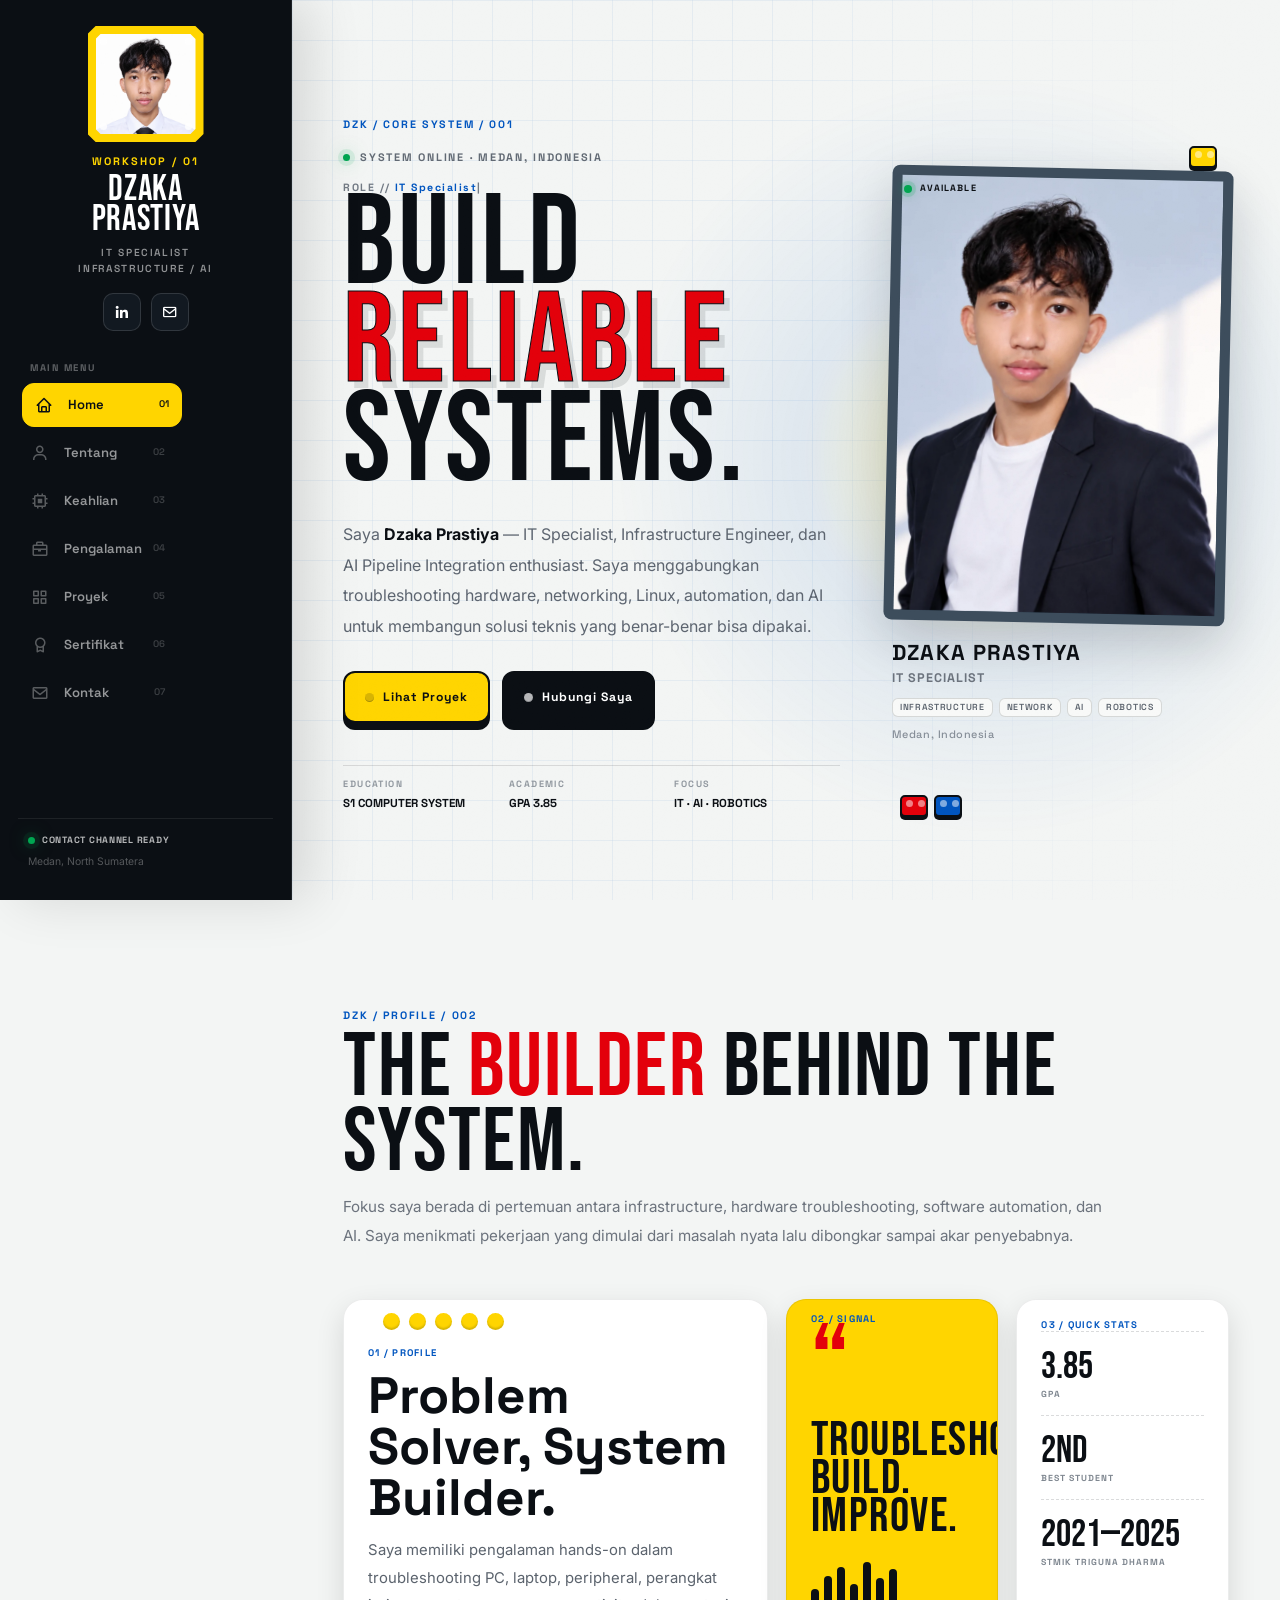
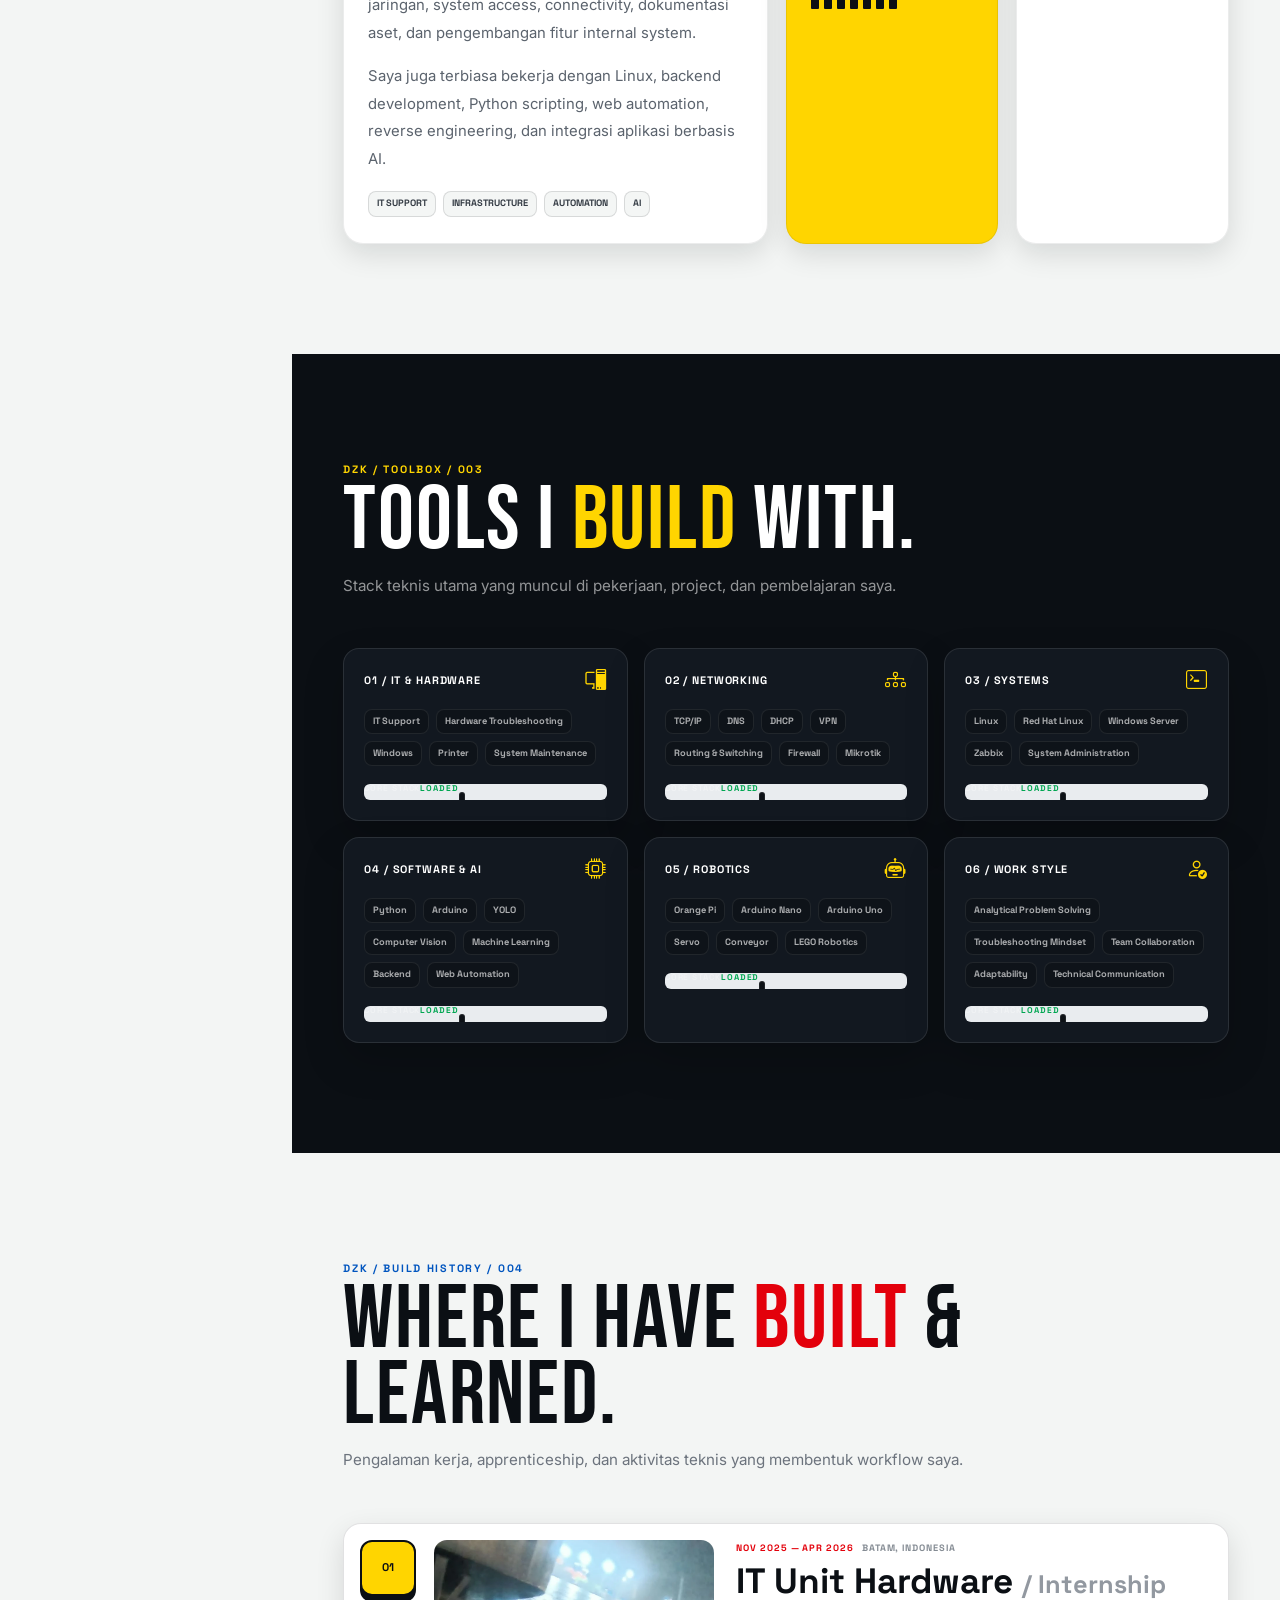
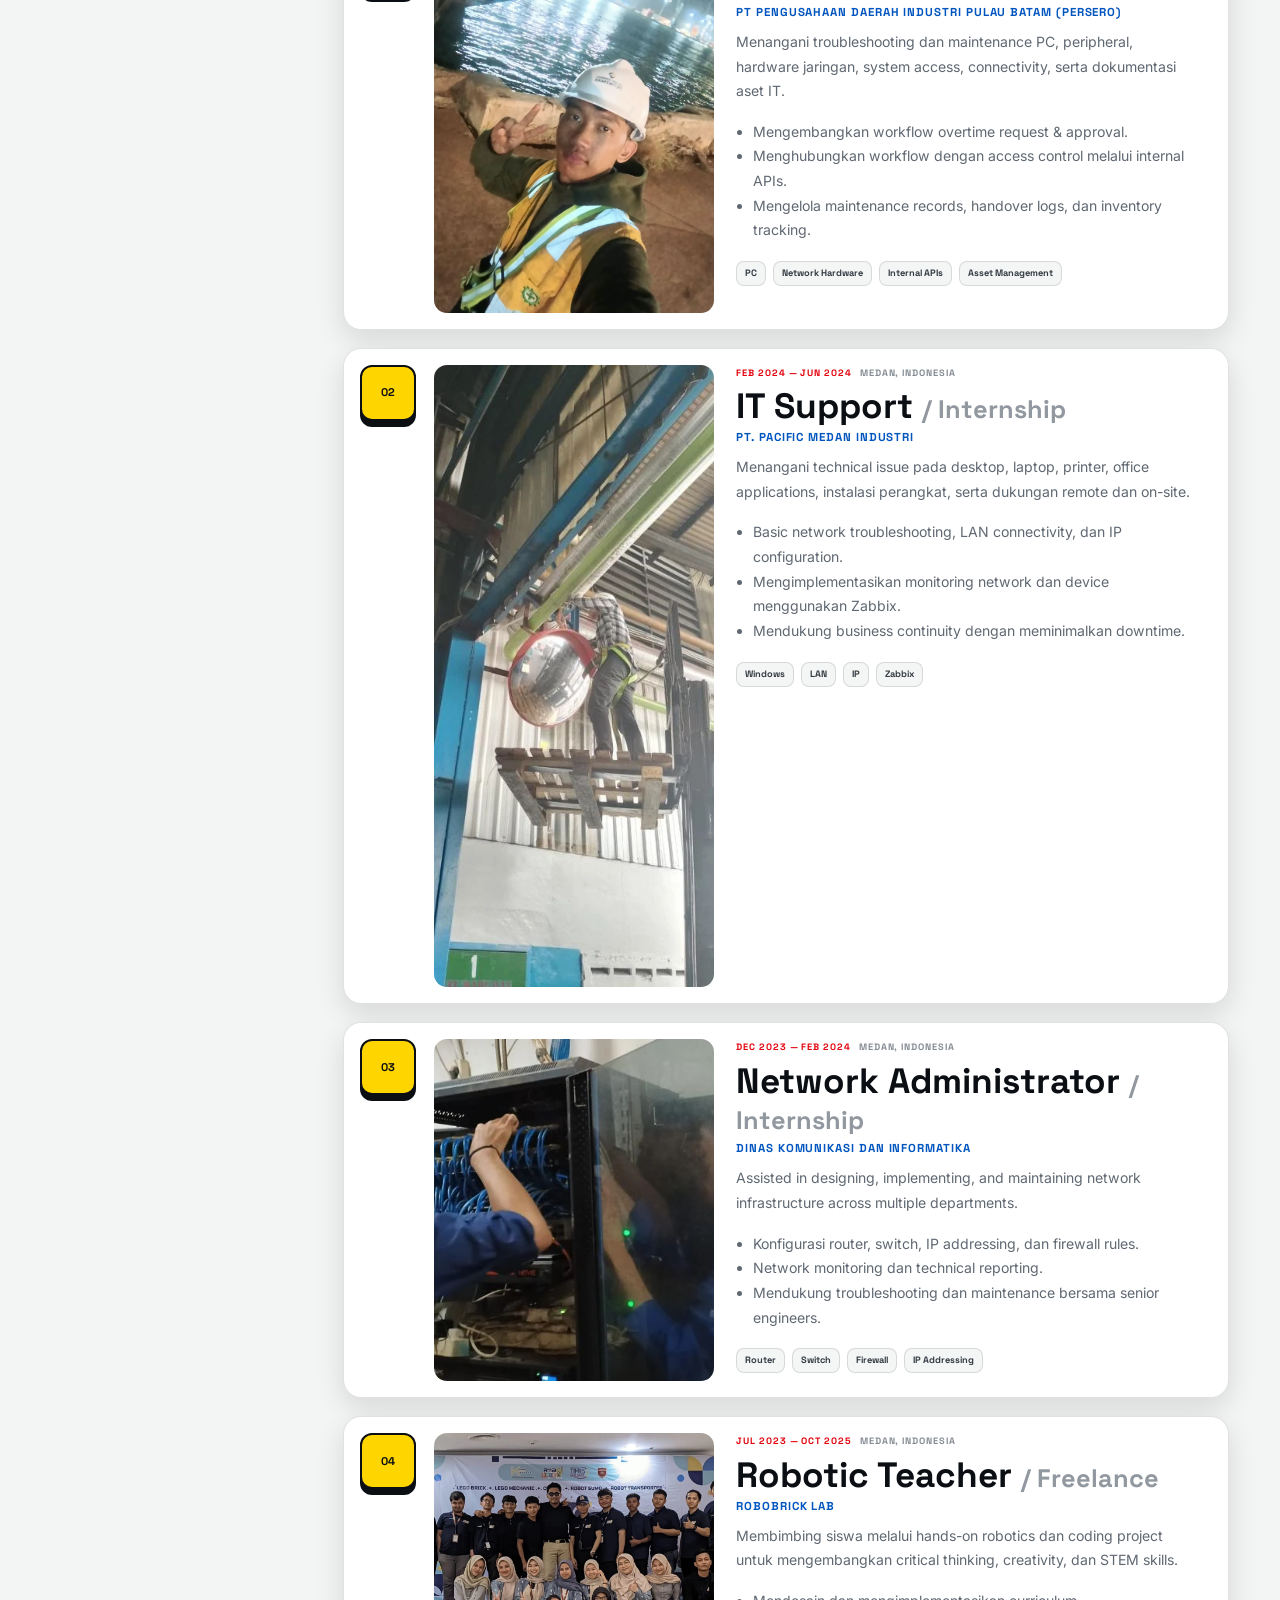
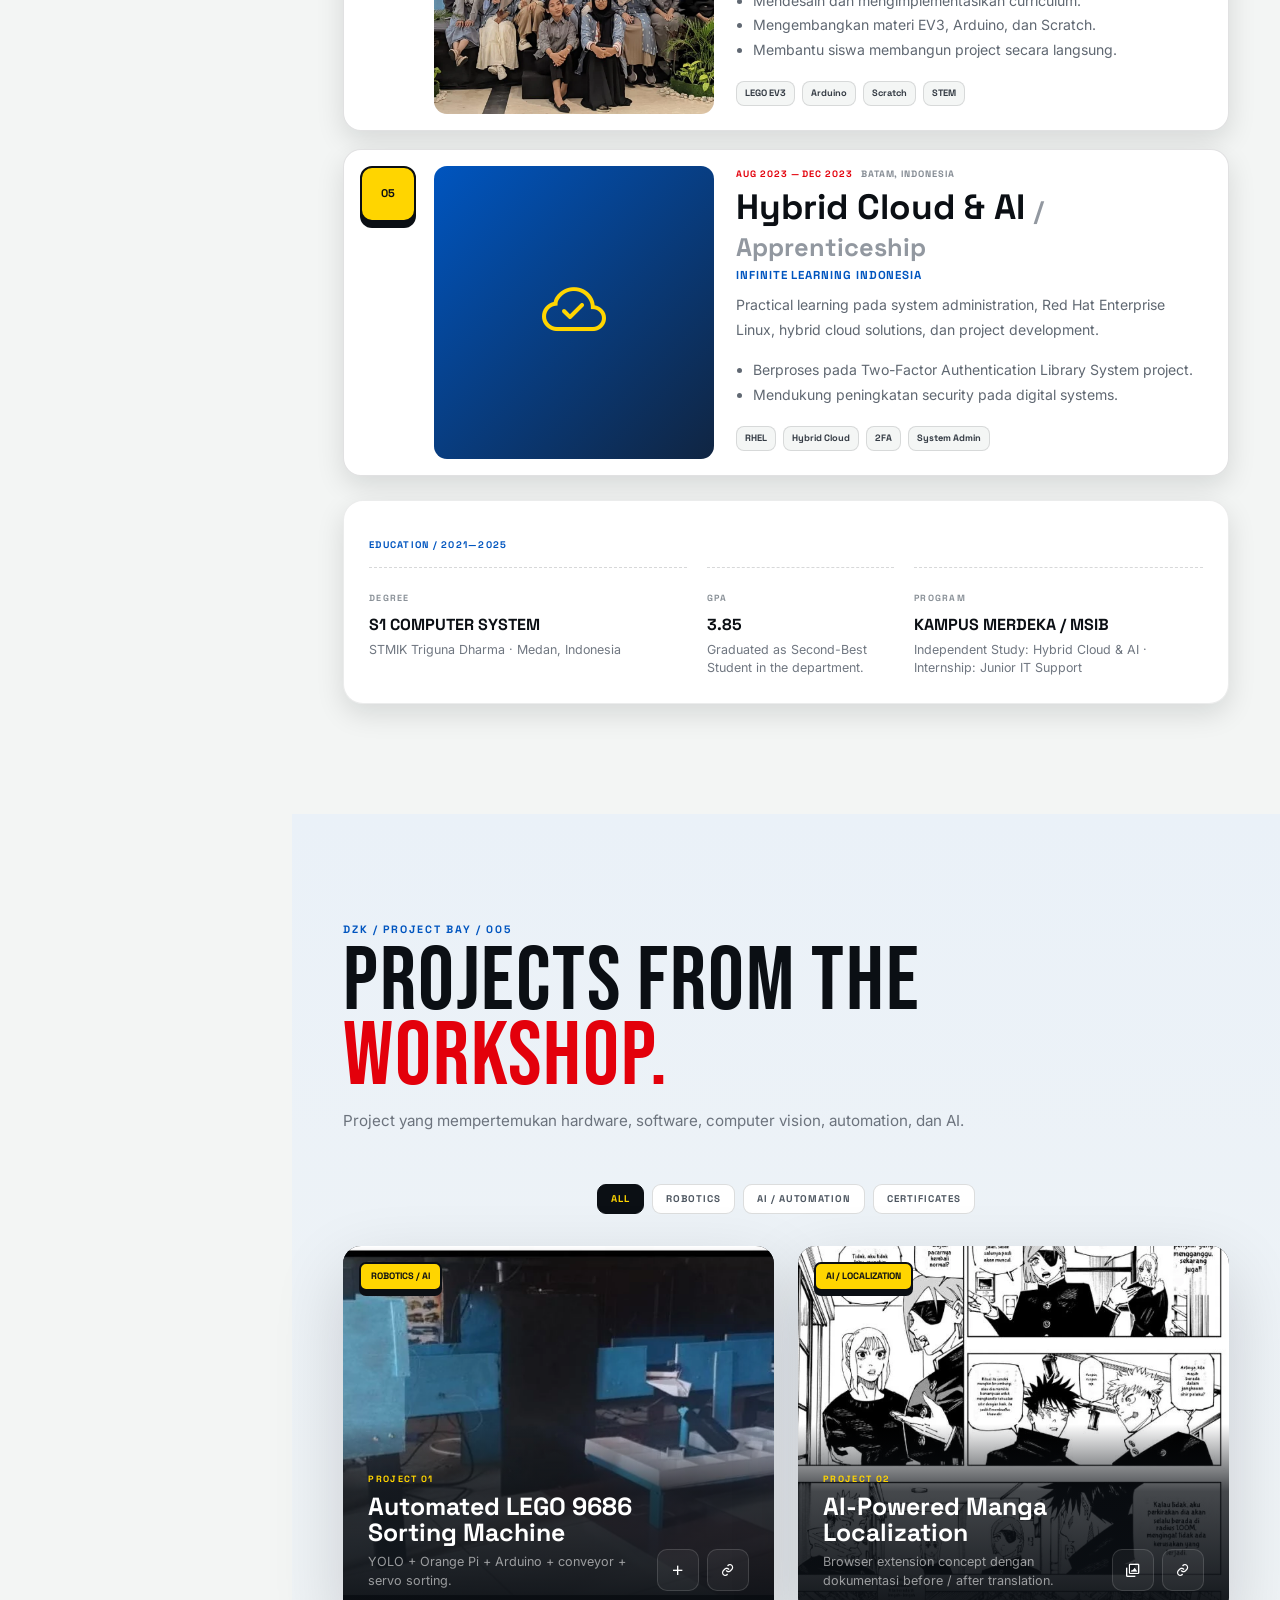
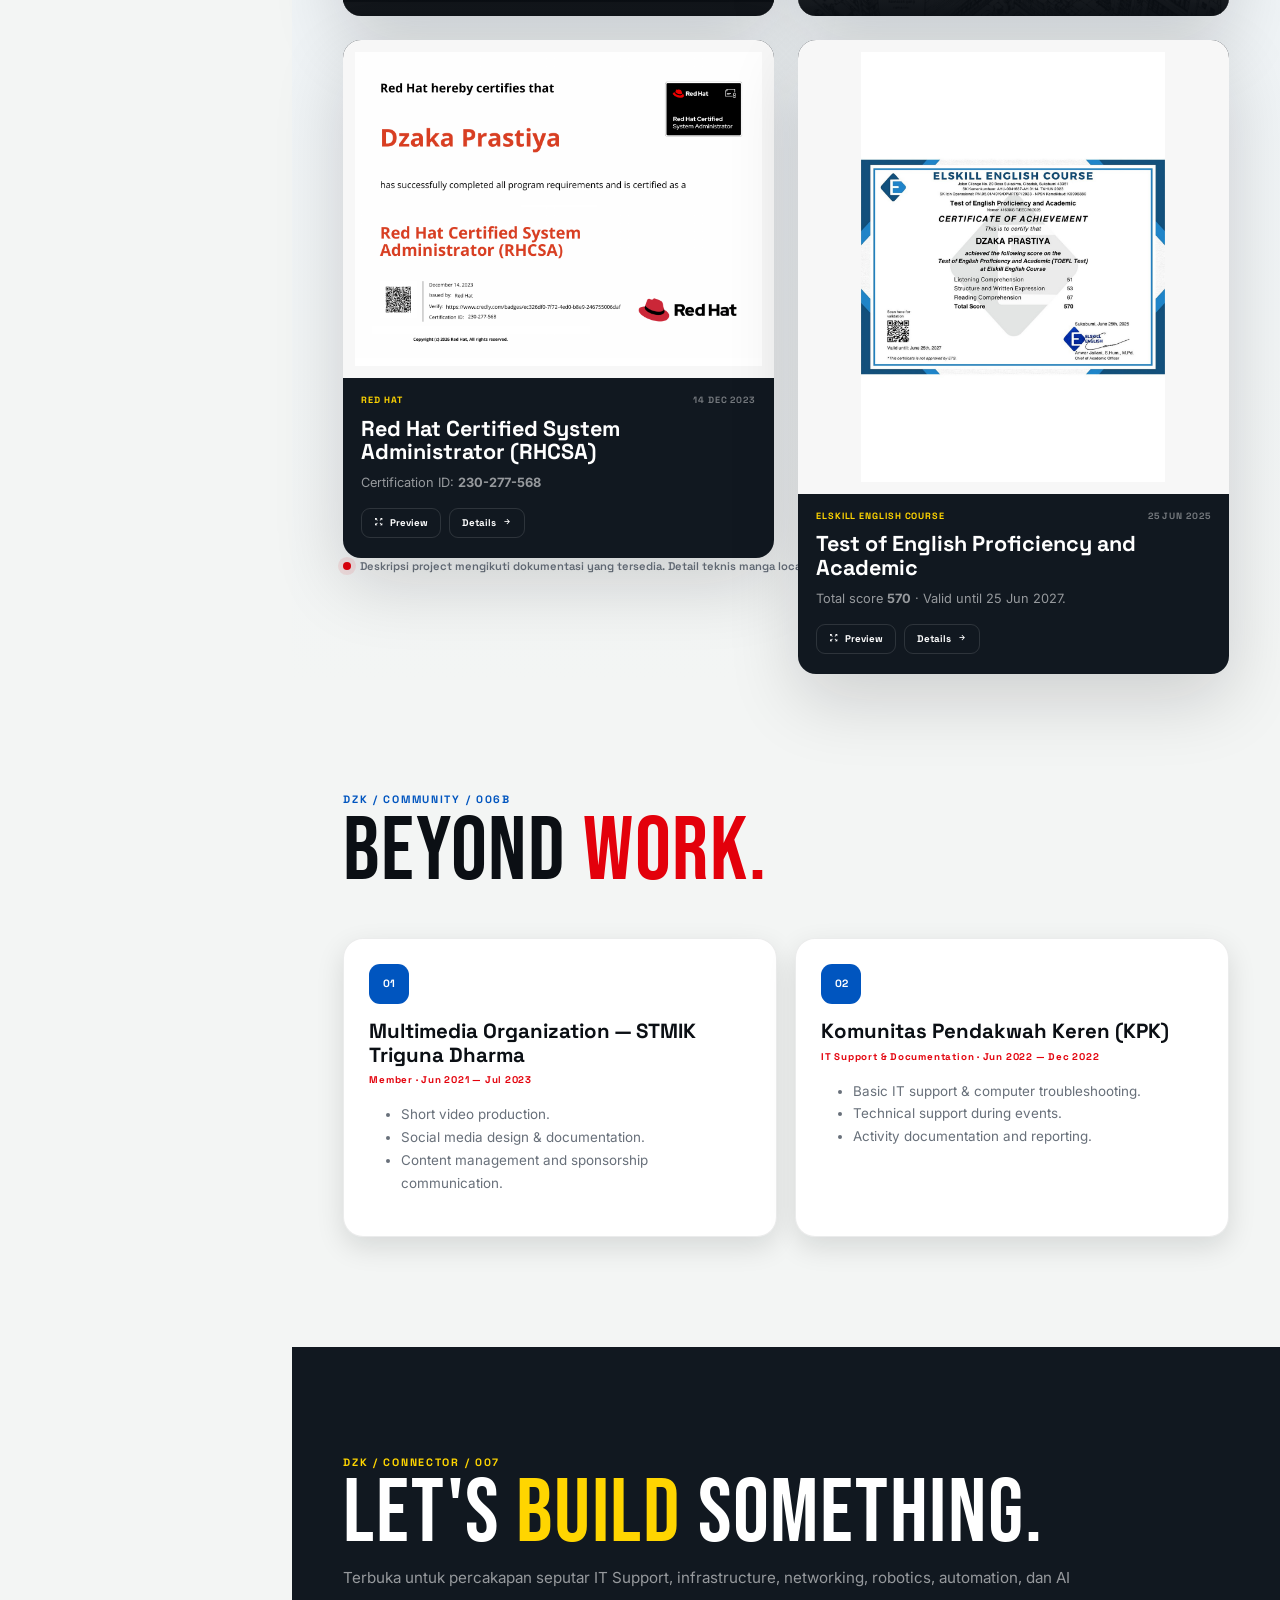
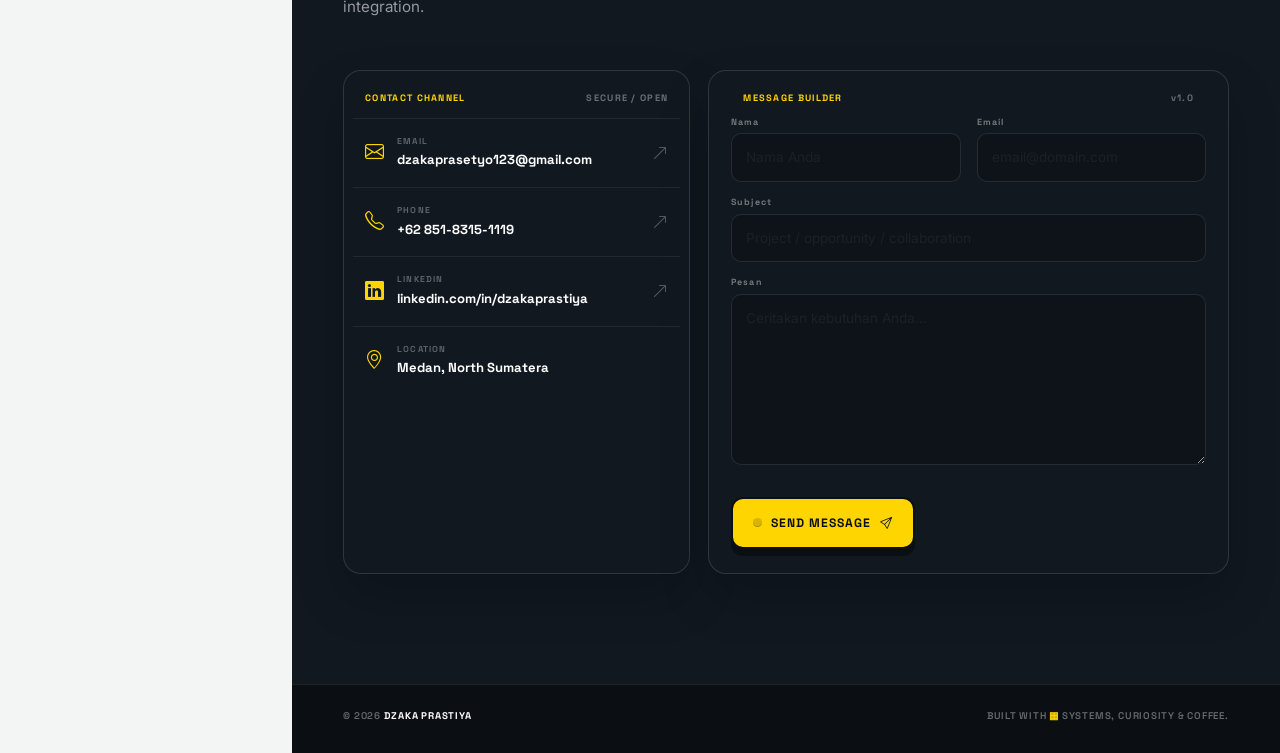
==== index.html @ 118bd5fe "Initial commit: Redesigned portfolio hero component" ====
<!DOCTYPE html>
<html lang="id">

<head>
  <meta charset="utf-8">
  <meta name="viewport" content="width=device-width, initial-scale=1">
  <meta name="description"
    content="Portfolio Dzaka Prastiya — IT Specialist, Infrastructure Engineer, dan AI Pipeline Integration.">
  <meta name="keywords"
    content="Dzaka Prastiya, IT Specialist, Infrastructure Engineer, Networking, Linux, Robotics, Computer Vision, AI">
  <meta name="theme-color" content="#0B0F14">
  <title>Dzaka Prastiya — IT Specialist / Infrastructure Engineer</title>

  <link rel="icon" href="assets/img/decor/logo.svg">

  <!-- Font baru untuk UI: teknikal, industrial, tetapi tetap mudah dibaca. -->
  <link rel="preconnect" href="https://fonts.googleapis.com">
  <link rel="preconnect" href="https://fonts.gstatic.com" crossorigin>
  <link
    href="https://fonts.googleapis.com/css2?family=Bebas+Neue&family=Inter:wght@400;500;600;700;800&family=Space+Grotesk:wght@400;500;600;700&display=swap"
    rel="stylesheet">

  <!-- Vendor asli dipertahankan agar fungsi template tidak hilang. -->
  <link href="assets/vendor/aos/aos.css" rel="stylesheet">
  <link href="assets/vendor/bootstrap/css/bootstrap.min.css" rel="stylesheet">
  <link href="assets/vendor/bootstrap-icons/bootstrap-icons.css" rel="stylesheet">
  <link href="assets/vendor/boxicons/css/boxicons.min.css" rel="stylesheet">
  <link href="assets/vendor/glightbox/css/glightbox.min.css" rel="stylesheet">
  <link href="assets/vendor/swiper/swiper-bundle.min.css" rel="stylesheet">
  <link href="assets/css/style.css" rel="stylesheet">
</head>

<body>
  <!-- Tombol menu mobile: class dan behavior dipertahankan agar main.js tetap bekerja. -->
  <i class="bi bi-list mobile-nav-toggle d-xl-none" aria-label="Buka menu"></i>

  <div class="workshop-noise" aria-hidden="true"></div>
  <div class="cursor-dot" aria-hidden="true"></div>

  <!-- ======= Header / Main Menu ======= -->
  <header id="header">
    <div class="header-inner d-flex flex-column">

      <div class="profile">
        <div class="profile-frame">
          <span class="profile-corner profile-corner--tl"></span>
          <span class="profile-corner profile-corner--tr"></span>
          <span class="profile-corner profile-corner--bl"></span>
          <span class="profile-corner profile-corner--br"></span>
          <img src="assets/img/profile/Dzaka.jpg " class="img-fluid" alt="Foto profil Dzaka Prastiya">
        </div>
        <div class="profile-kicker">WORKSHOP / 01</div>
        <h1><a href="index.html">DZAKA<br><span>PRASTIYA</span></a></h1>
        <p class="profile-role">IT SPECIALIST<br>INFRASTRUCTURE / AI</p>

        <div class="social-links mt-3 text-center" aria-label="Social links">
          <a href="https://www.linkedin.com/in/dzakaprastiya/" class="linkedin" target="_blank"
            rel="noopener noreferrer" aria-label="LinkedIn">
            <i class="bx bxl-linkedin"></i>
          </a>
          <a href="mailto:dzakaprasetyo123@gmail.com" class="email" aria-label="Email">
            <i class="bx bx-envelope"></i>
          </a>
        </div>
      </div>

      <div class="nav-section-label">MAIN MENU</div>

      <nav id="navbar" class="nav-menu navbar" aria-label="Navigasi utama">
        <ul>
          <li><a href="#hero" class="nav-link scrollto active"><i class="bx bx-home"></i><span>Home</span><b>01</b></a>
          </li>
          <li><a href="#about" class="nav-link scrollto"><i class="bx bx-user"></i><span>Tentang</span><b>02</b></a>
          </li>
          <li><a href="#skills" class="nav-link scrollto"><i class="bx bx-chip"></i><span>Keahlian</span><b>03</b></a>
          </li>
          <li><a href="#resume" class="nav-link scrollto"><i
                class="bx bx-briefcase"></i><span>Pengalaman</span><b>04</b></a></li>
          <li><a href="#portfolio" class="nav-link scrollto"><i
                class="bx bx-grid-alt"></i><span>Proyek</span><b>05</b></a></li>
          <li><a href="#certificates" class="nav-link scrollto"><i
                class="bx bx-award"></i><span>Sertifikat</span><b>06</b></a></li>
          <li><a href="#contact" class="nav-link scrollto"><i
                class="bx bx-envelope"></i><span>Kontak</span><b>07</b></a></li>
        </ul>
      </nav>

      <div class="sidebar-footer mt-auto">
        <div class="status-line"><span class="status-dot"></span> CONTACT CHANNEL READY</div>
        <small>Medan, North Sumatera</small>
      </div>
    </div>
  </header>

  <!-- ======= Main ======= -->
  <main id="main">

    <!-- ======= Hero ======= -->
    <section id="hero" class="hero-section d-flex align-items-center">
      <div class="hero-grid-bg" aria-hidden="true"></div>
      <div class="hero-grid-glow" aria-hidden="true"></div>

      <div class="container-fluid hero-shell">
        <div class="row align-items-center g-5">

          <div class="col-xl-7" data-aos="fade-up">
            <div class="section-code">DZK / CORE SYSTEM / 001</div>
            <div class="hero-eyebrow">
              <span class="status-dot"></span>
              SYSTEM ONLINE · MEDAN, INDONESIA
            </div>
            <div class="hero-typed-line">ROLE // <span class="typed"
                data-typed-items="IT Specialist,Infrastructure Engineer,AI Pipeline Integration,Robotics Builder"></span>
            </div>

            <h2 class="hero-title">BUILD<br><span>RELIABLE</span><br>SYSTEMS.</h2>

            <p class="hero-copy">
              Saya <strong>Dzaka Prastiya</strong> — IT Specialist, Infrastructure Engineer,
              dan AI Pipeline Integration enthusiast. Saya menggabungkan troubleshooting
              hardware, networking, Linux, automation, dan AI untuk membangun solusi teknis
              yang benar-benar bisa dipakai.
            </p>

            <div class="hero-actions">
              <a href="#portfolio" class="btn-brick btn-yellow scrollto"><span class="btn-stud"></span> Lihat Proyek</a>
              <a href="#contact" class="btn-brick btn-dark scrollto"><span class="btn-stud"></span> Hubungi Saya</a>
            </div>

            <div class="hero-stats">
              <div>
                <span>EDUCATION</span>
                <strong>S1 COMPUTER SYSTEM</strong>
              </div>
              <div>
                <span>ACADEMIC</span>
                <strong>GPA 3.85</strong>
              </div>
              <div>
                <span>FOCUS</span>
                <strong>IT · AI · ROBOTICS</strong>
              </div>
            </div>
          </div>

          <div class="col-xl-5" data-aos="zoom-in" data-aos-delay="150">
            <div class="hero-portrait-wrap">
              <div class="portrait-accent-brick portrait-accent-brick--top"><span></span></div>
              <div class="portrait-accent-brick portrait-accent-brick--bottom"><span></span><span></span></div>

              <div class="portrait-card">
                <div class="portrait-status">
                  <span class="status-led"></span>
                  <span class="status-text">AVAILABLE</span>
                </div>
                <div class="portrait-image-wrap">
                  <img src="assets/img/profile/profile.webp" alt="Dzaka Prastiya mengenakan blazer navy"
                    loading="eager">
                </div>
                <div class="portrait-info">
                  <h3 class="portrait-name">DZAKA PRASTIYA</h3>
                  <p class="portrait-title">IT SPECIALIST</p>
                  <div class="portrait-meta">
                    <span>Infrastructure</span>
                    <span>Network</span>
                    <span>AI</span>
                    <span>Robotics</span>
                  </div>
                  <div class="portrait-location">Medan, Indonesia</div>
                </div>
              </div>
            </div>
          </div>

        </div>
      </div>
    </section>

    <!-- ======= About ======= -->
    <section id="about" class="about section-block">
      <div class="container-fluid section-shell">
        <div class="section-heading" data-aos="fade-up">
          <div class="section-code">DZK / PROFILE / 002</div>
          <h2>THE <span>BUILDER</span> BEHIND THE SYSTEM.</h2>
          <p>
            Fokus saya berada di pertemuan antara infrastructure, hardware troubleshooting,
            software automation, dan AI. Saya menikmati pekerjaan yang dimulai dari masalah
            nyata lalu dibongkar sampai akar penyebabnya.
          </p>
        </div>

        <div class="about-grid">
          <article class="lego-card about-card about-card--large" data-aos="fade-right">
            <div class="brick-topline"><span></span><span></span><span></span><span></span><span></span></div>
            <div class="card-code">01 / PROFILE</div>
            <h3>Problem Solver, System Builder.</h3>
            <p>
              Saya memiliki pengalaman hands-on dalam troubleshooting PC, laptop, peripheral,
              perangkat jaringan, system access, connectivity, dokumentasi aset, dan pengembangan
              fitur internal system.
            </p>
            <p>
              Saya juga terbiasa bekerja dengan Linux, backend development, Python scripting,
              web automation, reverse engineering, dan integrasi aplikasi berbasis AI.
            </p>
            <div class="about-tags">
              <span>IT SUPPORT</span>
              <span>INFRASTRUCTURE</span>
              <span>AUTOMATION</span>
              <span>AI</span>
            </div>
          </article>

          <article class="lego-card about-card about-card--accent" data-aos="fade-left">
            <div class="card-code">02 / SIGNAL</div>
            <div class="quote-mark">“</div>
            <p class="statement">Troubleshoot.<br>Build.<br>Improve.</p>
            <div class="signal-bars" aria-hidden="true">
              <span></span><span></span><span></span><span></span><span></span><span></span><span></span></div>
          </article>

          <article class="lego-card about-card about-card--stats" data-aos="fade-left" data-aos-delay="120">
            <div class="card-code">03 / QUICK STATS</div>
            <div class="quick-stat"><strong>3.85</strong><span>GPA</span></div>
            <div class="quick-stat"><strong>2ND</strong><span>BEST STUDENT</span></div>
            <div class="quick-stat"><strong>2021—2025</strong><span>STMIK TRIGUNA DHARMA</span></div>
          </article>
        </div>
      </div>
    </section>

    <!-- ======= Skills ======= -->
    <section id="skills" class="skills section-block section-dark">
      <div class="container-fluid section-shell">
        <div class="section-heading section-heading--light" data-aos="fade-up">
          <div class="section-code">DZK / TOOLBOX / 003</div>
          <h2>TOOLS I <span>BUILD</span> WITH.</h2>
          <p>Stack teknis utama yang muncul di pekerjaan, project, dan pembelajaran saya.</p>
        </div>

        <div class="skills-content skills-grid">
          <div class="skill-lane" data-aos="fade-up">
            <div class="skill-head"><span>01 / IT & HARDWARE</span><i class="bi bi-pc-display"></i></div>
            <div class="skill-tags">
              <span>IT Support</span><span>Hardware
                Troubleshooting</span><span>Windows</span><span>Printer</span><span>System Maintenance</span>
            </div>
            <div class="progress"><span class="skill">CORE STACK <i class="val">LOADED</i></span>
              <div class="progress-bar-wrap">
                <div class="progress-bar" role="progressbar" aria-valuenow="100" aria-valuemin="0" aria-valuemax="100">
                </div>
              </div>
            </div>
          </div>

          <div class="skill-lane" data-aos="fade-up" data-aos-delay="70">
            <div class="skill-head"><span>02 / NETWORKING</span><i class="bi bi-diagram-3"></i></div>
            <div class="skill-tags">
              <span>TCP/IP</span><span>DNS</span><span>DHCP</span><span>VPN</span><span>Routing &
                Switching</span><span>Firewall</span><span>Mikrotik</span>
            </div>
            <div class="progress"><span class="skill">CORE STACK <i class="val">LOADED</i></span>
              <div class="progress-bar-wrap">
                <div class="progress-bar" role="progressbar" aria-valuenow="100" aria-valuemin="0" aria-valuemax="100">
                </div>
              </div>
            </div>
          </div>

          <div class="skill-lane" data-aos="fade-up" data-aos-delay="140">
            <div class="skill-head"><span>03 / SYSTEMS</span><i class="bi bi-terminal"></i></div>
            <div class="skill-tags">
              <span>Linux</span><span>Red Hat Linux</span><span>Windows Server</span><span>Zabbix</span><span>System
                Administration</span>
            </div>
            <div class="progress"><span class="skill">CORE STACK <i class="val">LOADED</i></span>
              <div class="progress-bar-wrap">
                <div class="progress-bar" role="progressbar" aria-valuenow="100" aria-valuemin="0" aria-valuemax="100">
                </div>
              </div>
            </div>
          </div>

          <div class="skill-lane" data-aos="fade-up" data-aos-delay="210">
            <div class="skill-head"><span>04 / SOFTWARE & AI</span><i class="bi bi-cpu"></i></div>
            <div class="skill-tags">
              <span>Python</span><span>Arduino</span><span>YOLO</span><span>Computer Vision</span><span>Machine
                Learning</span><span>Backend</span><span>Web Automation</span>
            </div>
            <div class="progress"><span class="skill">CORE STACK <i class="val">LOADED</i></span>
              <div class="progress-bar-wrap">
                <div class="progress-bar" role="progressbar" aria-valuenow="100" aria-valuemin="0" aria-valuemax="100">
                </div>
              </div>
            </div>
          </div>

          <div class="skill-lane" data-aos="fade-up" data-aos-delay="280">
            <div class="skill-head"><span>05 / ROBOTICS</span><i class="bi bi-robot"></i></div>
            <div class="skill-tags">
              <span>Orange Pi</span><span>Arduino Nano</span><span>Arduino
                Uno</span><span>Servo</span><span>Conveyor</span><span>LEGO Robotics</span>
            </div>
            <div class="progress"><span class="skill">CORE STACK <i class="val">LOADED</i></span>
              <div class="progress-bar-wrap">
                <div class="progress-bar" role="progressbar" aria-valuenow="100" aria-valuemin="0" aria-valuemax="100">
                </div>
              </div>
            </div>
          </div>

          <div class="skill-lane" data-aos="fade-up" data-aos-delay="350">
            <div class="skill-head"><span>06 / WORK STYLE</span><i class="bi bi-person-check"></i></div>
            <div class="skill-tags">
              <span>Analytical Problem Solving</span><span>Troubleshooting Mindset</span><span>Team
                Collaboration</span><span>Adaptability</span><span>Technical Communication</span>
            </div>
            <div class="progress"><span class="skill">CORE STACK <i class="val">LOADED</i></span>
              <div class="progress-bar-wrap">
                <div class="progress-bar" role="progressbar" aria-valuenow="100" aria-valuemin="0" aria-valuemax="100">
                </div>
              </div>
            </div>
          </div>
        </div>
      </div>
    </section>

    <!-- ======= Resume / Experience ======= -->
    <section id="resume" class="resume section-block">
      <div class="container-fluid section-shell">
        <div class="section-heading" data-aos="fade-up">
          <div class="section-code">DZK / BUILD HISTORY / 004</div>
          <h2>WHERE I HAVE <span>BUILT</span> & LEARNED.</h2>
          <p>Pengalaman kerja, apprenticeship, dan aktivitas teknis yang membentuk workflow saya.</p>
        </div>

        <div class="experience-list">
          <article class="experience-item" data-aos="fade-up">
            <div class="experience-index">01</div>
            <div class="experience-image"><img src="assets/img/experience/persero.webp"
                alt="Dzaka Prastiya saat bekerja di area PT Pengusahaan Daerah Industri Pulau Batam" loading="lazy">
            </div>
            <div class="experience-copy">
              <div class="experience-meta"><span>Nov 2025 — Apr 2026</span><span>Batam, Indonesia</span></div>
              <h3>IT Unit Hardware <em>/ Internship</em></h3>
              <h4>PT Pengusahaan Daerah Industri Pulau Batam (Persero)</h4>
              <p>Menangani troubleshooting dan maintenance PC, peripheral, hardware jaringan, system access,
                connectivity, serta dokumentasi aset IT.</p>
              <ul>
                <li>Mengembangkan workflow overtime request & approval.</li>
                <li>Menghubungkan workflow dengan access control melalui internal APIs.</li>
                <li>Mengelola maintenance records, handover logs, dan inventory tracking.</li>
              </ul>
              <div class="experience-tags"><span>PC</span><span>Network Hardware</span><span>Internal
                  APIs</span><span>Asset Management</span></div>
            </div>
          </article>

          <article class="experience-item" data-aos="fade-up">
            <div class="experience-index">02</div>
            <div class="experience-image"><img src="assets/img/experience/pacific.webp"
                alt="Dokumentasi pengalaman Dzaka Prastiya di PT Pacific Medan Industri" loading="lazy"></div>
            <div class="experience-copy">
              <div class="experience-meta"><span>Feb 2024 — Jun 2024</span><span>Medan, Indonesia</span></div>
              <h3>IT Support <em>/ Internship</em></h3>
              <h4>PT. Pacific Medan Industri</h4>
              <p>Menangani technical issue pada desktop, laptop, printer, office applications, instalasi perangkat,
                serta dukungan remote dan on-site.</p>
              <ul>
                <li>Basic network troubleshooting, LAN connectivity, dan IP configuration.</li>
                <li>Mengimplementasikan monitoring network dan device menggunakan Zabbix.</li>
                <li>Mendukung business continuity dengan meminimalkan downtime.</li>
              </ul>
              <div class="experience-tags"><span>Windows</span><span>LAN</span><span>IP</span><span>Zabbix</span></div>
            </div>
          </article>

          <article class="experience-item" data-aos="fade-up">
            <div class="experience-index">03</div>
            <div class="experience-image"><img src="assets/img/experience/kominfo.webp"
                alt="Dokumentasi aktivitas networking di Dinas Komunikasi dan Informatika" loading="lazy"></div>
            <div class="experience-copy">
              <div class="experience-meta"><span>Dec 2023 — Feb 2024</span><span>Medan, Indonesia</span></div>
              <h3>Network Administrator <em>/ Internship</em></h3>
              <h4>Dinas Komunikasi dan Informatika</h4>
              <p>Assisted in designing, implementing, and maintaining network infrastructure across multiple
                departments.</p>
              <ul>
                <li>Konfigurasi router, switch, IP addressing, dan firewall rules.</li>
                <li>Network monitoring dan technical reporting.</li>
                <li>Mendukung troubleshooting dan maintenance bersama senior engineers.</li>
              </ul>
              <div class="experience-tags"><span>Router</span><span>Switch</span><span>Firewall</span><span>IP
                  Addressing</span></div>
            </div>
          </article>

          <article class="experience-item" data-aos="fade-up">
            <div class="experience-index">04</div>
            <div class="experience-image"><img src="assets/img/experience/robobrick.webp"
                alt="Dokumentasi kegiatan tim Robobrick Lab" loading="lazy"></div>
            <div class="experience-copy">
              <div class="experience-meta"><span>Jul 2023 — Oct 2025</span><span>Medan, Indonesia</span></div>
              <h3>Robotic Teacher <em>/ Freelance</em></h3>
              <h4>Robobrick Lab</h4>
              <p>Membimbing siswa melalui hands-on robotics dan coding project untuk mengembangkan critical thinking,
                creativity, dan STEM skills.</p>
              <ul>
                <li>Mendesain dan mengimplementasikan curriculum.</li>
                <li>Mengembangkan materi EV3, Arduino, dan Scratch.</li>
                <li>Membantu siswa membangun project secara langsung.</li>
              </ul>
              <div class="experience-tags"><span>LEGO
                  EV3</span><span>Arduino</span><span>Scratch</span><span>STEM</span></div>
            </div>
          </article>

          <article class="experience-item" data-aos="fade-up">
            <div class="experience-index">05</div>
            <div class="experience-image experience-placeholder"><i class="bi bi-cloud-check"></i></div>
            <div class="experience-copy">
              <div class="experience-meta"><span>Aug 2023 — Dec 2023</span><span>Batam, Indonesia</span></div>
              <h3>Hybrid Cloud & AI <em>/ Apprenticeship</em></h3>
              <h4>Infinite Learning Indonesia</h4>
              <p>Practical learning pada system administration, Red Hat Enterprise Linux, hybrid cloud solutions, dan
                project development.</p>
              <ul>
                <li>Berproses pada Two-Factor Authentication Library System project.</li>
                <li>Mendukung peningkatan security pada digital systems.</li>
              </ul>
              <div class="experience-tags"><span>RHEL</span><span>Hybrid Cloud</span><span>2FA</span><span>System
                  Admin</span></div>
            </div>
          </article>
        </div>

        <div class="education-block" data-aos="fade-up">
          <div class="education-card lego-card">
            <div class="card-code">EDUCATION / 2021—2025</div>
            <div class="education-grid">
              <div><span>DEGREE</span><strong>S1 COMPUTER SYSTEM</strong><small>STMIK Triguna Dharma · Medan,
                  Indonesia</small></div>
              <div><span>GPA</span><strong>3.85</strong><small>Graduated as Second-Best Student in the
                  department.</small></div>
              <div><span>PROGRAM</span><strong>KAMPUS MERDEKA / MSIB</strong><small>Independent Study: Hybrid Cloud & AI
                  · Internship: Junior IT Support</small></div>
            </div>
          </div>
        </div>
      </div>
    </section>

    <!-- ======= Portfolio ======= -->
    <section id="portfolio" class="portfolio section-block section-blueprint">
      <div class="container-fluid section-shell">
        <div class="section-heading" data-aos="fade-up">
          <div class="section-code">DZK / PROJECT BAY / 005</div>
          <h2>PROJECTS FROM THE <span>WORKSHOP.</span></h2>
          <p>Project yang mempertemukan hardware, software, computer vision, automation, dan AI.</p>
        </div>

        <div class="row" data-aos="fade-up">
          <div class="col-12 d-flex justify-content-center">
            <ul id="portfolio-flters">
              <li data-filter="*" class="filter-active">ALL</li>
              <li data-filter=".filter-robotics">ROBOTICS</li>
              <li data-filter=".filter-ai">AI / AUTOMATION</li>
              <li data-filter=".filter-certificates">CERTIFICATES</li>
            </ul>
          </div>
        </div>

        <div class="row portfolio-container g-4" data-aos="fade-up" data-aos-delay="80">
          <!-- LEGO project: 3 foto dokumentasi yang user kirim. -->
          <div class="col-lg-6 portfolio-item filter-robotics filter-ai">
            <div class="portfolio-wrap project-card">
              <div class="project-media"><img src="assets/img/projects/lego-sorter/prototype.webp"
                  alt="Prototype automated LEGO 9686 sorting machine" loading="lazy"><span
                  class="project-stamp">ROBOTICS / AI</span></div>
              <div class="project-overlay">
                <div><small>PROJECT 01</small>
                  <h3>Automated LEGO 9686 Sorting Machine</h3>
                  <p>YOLO + Orange Pi + Arduino + conveyor + servo sorting.</p>
                </div>
                <div class="project-actions"><a href="assets/img/projects/lego-sorter/prototype.webp"
                    data-gallery="lego-sorter" class="portfolio-lightbox" title="LEGO sorter prototype"><i
                      class="bx bx-plus"></i></a><a href="project_lego_sorter.html" title="Lihat detail LEGO sorter"><i
                      class="bx bx-link"></i></a></div>
              </div>
              <div class="hidden-gallery" aria-hidden="true">
                <a href="assets/img/projects/lego-sorter/dataset.webp" data-gallery="lego-sorter"
                  class="portfolio-lightbox" title="Dataset split"></a>
                <a href="assets/img/projects/lego-sorter/yolo.webp" data-gallery="lego-sorter"
                  class="portfolio-lightbox" title="YOLO detection result"></a>
              </div>
            </div>
          </div>

          <!-- Manga project: before / after. -->
          <div class="col-lg-6 portfolio-item filter-ai">
            <div class="portfolio-wrap project-card">
              <div class="project-media project-media--manga"><img src="assets/img/projects/manga/after.webp"
                  alt="Hasil terjemahan manga setelah localization" loading="lazy"><span class="project-stamp">AI /
                  LOCALIZATION</span></div>
              <div class="project-overlay">
                <div><small>PROJECT 02</small>
                  <h3>AI-Powered Manga Localization</h3>
                  <p>Browser extension concept dengan dokumentasi before / after translation.</p>
                </div>
                <div class="project-actions"><a href="assets/img/projects/manga/before.webp"
                    data-gallery="manga-localization" class="portfolio-lightbox" title="Before translation"><i
                      class="bx bx-images"></i></a><a href="project_manga_localization.html"
                    title="Lihat detail manga localization"><i class="bx bx-link"></i></a></div>
              </div>
              <div class="hidden-gallery" aria-hidden="true">
                <a href="assets/img/projects/manga/after.webp" data-gallery="manga-localization"
                  class="portfolio-lightbox" title="After translation"></a>
              </div>
            </div>
          </div>

          <!-- Verified certificates: ikut container Isotope agar filter lama tetap berfungsi. -->
          <div id="certificates" class="col-lg-6 portfolio-item filter-certificates">
            <div class="portfolio-wrap certificate-card">
              <div class="certificate-media"><img src="assets/img/certificates/rhcsa.png"
                  alt="Sertifikat Red Hat Certified System Administrator RHCSA atas nama Dzaka Prastiya" loading="lazy">
              </div>
              <div class="certificate-body">
                <div class="certificate-meta"><span>RED HAT</span><span>14 DEC 2023</span></div>
                <h3>Red Hat Certified System Administrator (RHCSA)</h3>
                <p>Certification ID: <strong>230-277-568</strong></p>
                <div class="certificate-actions"><a href="assets/img/certificates/rhcsa.png" data-gallery="certificates"
                    class="portfolio-lightbox"><i class="bx bx-expand"></i> Preview</a><a
                    href="certificate_rhcsa.html">Details <i class="bx bx-right-arrow-alt"></i></a></div>
              </div>
            </div>
          </div>

          <div class="col-lg-6 portfolio-item filter-certificates">
            <div class="portfolio-wrap certificate-card">
              <div class="certificate-media"><img src="assets/img/certificates/toefl.png"
                  alt="Sertifikat TOEFL Dzaka Prastiya dengan total skor 570" loading="lazy"></div>
              <div class="certificate-body">
                <div class="certificate-meta"><span>ELSKILL ENGLISH COURSE</span><span>25 JUN 2025</span></div>
                <h3>Test of English Proficiency and Academic</h3>
                <p>Total score <strong>570</strong> · Valid until 25 Jun 2027.</p>
                <div class="certificate-actions"><a href="assets/img/certificates/toefl.png" data-gallery="certificates"
                    class="portfolio-lightbox"><i class="bx bx-expand"></i> Preview</a><a
                    href="certificate_toefl.html">Details <i class="bx bx-right-arrow-alt"></i></a></div>
              </div>
            </div>
          </div>
        </div>
        <div class="project-note" data-aos="fade-up">
          <span class="note-dot"></span>
          Deskripsi project mengikuti dokumentasi yang tersedia. Detail teknis manga localization yang tidak tercantum
          di CV sengaja tidak dibuat-buat.
        </div>
      </div>
    </section>

    <!-- ======= Organizations ======= -->
    <section id="organizations" class="section-block">
      <div class="container-fluid section-shell">
        <div class="section-heading" data-aos="fade-up">
          <div class="section-code">DZK / COMMUNITY / 006B</div>
          <h2>BEYOND <span>WORK.</span></h2>
        </div>
        <div class="org-grid">
          <article class="org-card lego-card" data-aos="fade-up"><span class="org-index">01</span>
            <h3>Multimedia Organization — STMIK Triguna Dharma</h3>
            <p>Member · Jun 2021 — Jul 2023</p>
            <ul>
              <li>Short video production.</li>
              <li>Social media design & documentation.</li>
              <li>Content management and sponsorship communication.</li>
            </ul>
          </article>
          <article class="org-card lego-card" data-aos="fade-up" data-aos-delay="100"><span class="org-index">02</span>
            <h3>Komunitas Pendakwah Keren (KPK)</h3>
            <p>IT Support & Documentation · Jun 2022 — Dec 2022</p>
            <ul>
              <li>Basic IT support & computer troubleshooting.</li>
              <li>Technical support during events.</li>
              <li>Activity documentation and reporting.</li>
            </ul>
          </article>
        </div>
      </div>
    </section>

    <!-- ======= Contact ======= -->
    <section id="contact" class="contact section-block section-contact">
      <div class="container-fluid section-shell">
        <div class="section-heading section-heading--light" data-aos="fade-up">
          <div class="section-code">DZK / CONNECTOR / 007</div>
          <h2>LET'S <span>BUILD</span> SOMETHING.</h2>
          <p>Terbuka untuk percakapan seputar IT Support, infrastructure, networking, robotics, automation, dan AI
            integration.</p>
        </div>

        <div class="contact-grid" data-aos="fade-up" data-aos-delay="80">
          <div class="contact-console">
            <div class="console-top"><span>CONTACT CHANNEL</span><span>SECURE / OPEN</span></div>
            <a href="mailto:dzakaprasetyo123@gmail.com" class="contact-row"><i class="bi bi-envelope"></i>
              <div><small>EMAIL</small><strong>dzakaprasetyo123@gmail.com</strong></div><i
                class="bi bi-arrow-up-right"></i>
            </a>
            <a href="tel:+6285183151119" class="contact-row"><i class="bi bi-telephone"></i>
              <div><small>PHONE</small><strong>+62 851-8315-1119</strong></div><i class="bi bi-arrow-up-right"></i>
            </a>
            <a href="https://www.linkedin.com/in/dzakaprastiya/" class="contact-row" target="_blank"
              rel="noopener noreferrer"><i class="bi bi-linkedin"></i>
              <div><small>LINKEDIN</small><strong>linkedin.com/in/dzakaprastiya</strong></div><i
                class="bi bi-arrow-up-right"></i>
            </a>
            <div class="contact-row contact-row--static"><i class="bi bi-geo-alt"></i>
              <div><small>LOCATION</small><strong>Medan, North Sumatera</strong></div>
            </div>
          </div>

          <div class="contact-form-wrap">
            <div class="form-console-header"><span>MESSAGE BUILDER</span><span>v1.0</span></div>
            <!-- Endpoint lama milik template sengaja dihapus. Isi action dengan endpoint Formspree Anda bila ingin mengaktifkannya. -->
            <form action="forms/contact.php" method="post" role="form" class="php-email-form">
              <div class="row g-3">
                <div class="form-group col-md-6"><label for="name">Nama</label><input type="text" name="name" id="name"
                    class="form-control" placeholder="Nama Anda" required></div>
                <div class="form-group col-md-6"><label for="email">Email</label><input type="email" name="email"
                    id="email" class="form-control" placeholder="email@domain.com" required></div>
              </div>
              <div class="form-group"><label for="subject">Subject</label><input type="text" name="subject" id="subject"
                  class="form-control" placeholder="Project / opportunity / collaboration" required></div>
              <div class="form-group"><label for="message">Pesan</label><textarea class="form-control" name="message"
                  id="message" rows="7" placeholder="Ceritakan kebutuhan Anda..." required></textarea></div>
              <div class="my-3">
                <div class="loading">Sending...</div>
                <div class="error-message"></div>
                <div class="sent-message">Pesan siap dikirim.</div>
              </div>
              <button type="submit" class="btn-brick btn-yellow"><span class="btn-stud"></span> SEND MESSAGE <i
                  class="bi bi-send"></i></button>
            </form>
          </div>
        </div>
      </div>
    </section>

  </main>

  <footer id="footer">
    <div class="container-fluid section-shell footer-inner">
      <div><span>© 2026</span> <strong>DZAKA PRASTIYA</strong></div>
      <div>BUILT WITH <span class="footer-brick">▦</span> SYSTEMS, CURIOSITY & COFFEE.</div>
    </div>
  </footer>

  <a href="#" class="back-to-top d-flex align-items-center justify-content-center" aria-label="Kembali ke atas"><i
      class="bi bi-arrow-up-short"></i></a>

  <!-- Vendor JS tetap sama untuk mempertahankan fungsi asli template. -->
  <script src="assets/vendor/purecounter/purecounter_vanilla.js"></script>
  <script src="assets/vendor/aos/aos.js"></script>
  <script src="assets/vendor/bootstrap/js/bootstrap.bundle.min.js"></script>
  <script src="assets/vendor/glightbox/js/glightbox.min.js"></script>
  <script src="assets/vendor/isotope-layout/isotope.pkgd.min.js"></script>
  <script src="assets/vendor/swiper/swiper-bundle.min.js"></script>
  <script src="assets/vendor/typed.js/typed.umd.js"></script>
  <script src="assets/vendor/waypoints/noframework.waypoints.js"></script>
  <script src="assets/vendor/php-email-form/validate.js"></script>
  <script src="assets/js/main.js"></script>

  <!-- UI enhancement tambahan, tidak mengganti fungsi utama main.js. -->
  <script>
    document.addEventListener('DOMContentLoaded', () => {
      const cursor = document.querySelector('.cursor-dot');
      const hoverable = document.querySelectorAll('a, button, .portfolio-wrap, .skill-lane');
      if (window.matchMedia('(pointer:fine)').matches && cursor) {
        window.addEventListener('pointermove', (e) => {
          cursor.style.transform = `translate3d(${e.clientX}px, ${e.clientY}px, 0)`;
        }, { passive: true });
        hoverable.forEach((el) => {
          el.addEventListener('pointerenter', () => cursor.classList.add('is-hovering'));
          el.addEventListener('pointerleave', () => cursor.classList.remove('is-hovering'));
        });
      }

      const cards = document.querySelectorAll('.project-card');
      cards.forEach((card) => {
        card.addEventListener('pointerdown', () => card.classList.add('is-snapped'));
        card.addEventListener('pointerup', () => card.classList.remove('is-snapped'));
        card.addEventListener('pointerleave', () => card.classList.remove('is-snapped'));
      });
    });
  </script>
</body>

</html>
---- assets/css/style.css ----
/*
  Dzaka Prastiya Portfolio UI
  ------------------------------------------
  UI layer dirombak total, tetapi class/ID hooks yang dibutuhkan
  main.js (navbar, scrollto, typed, Waypoint, Isotope, GLightbox,
  Swiper, AOS, PureCounter, back-to-top) tetap dipertahankan.
*/

:root {
  --ink: #0b0f14;
  --ink-2: #111820;
  --paper: #f3f5f4;
  --paper-2: #e7ece9;
  --white: #ffffff;
  --yellow: #ffd500;
  --red: #e3000b;
  --blue: #0055bf;
  --green: #00a651;
  --muted: #6c737d;
  --line: rgba(11, 15, 20, .12);
  --line-dark: rgba(255,255,255,.13);
  --shadow: 0 26px 70px rgba(11, 15, 20, .16);
  --shadow-sm: 0 10px 28px rgba(11, 15, 20, .12);
  --radius: 20px;
  --sans: "Inter", sans-serif;
  --grotesk: "Space Grotesk", sans-serif;
  --display: "Bebas Neue", sans-serif;
  --sidebar: 292px;
}

html { scroll-behavior: smooth; }
body {
  margin: 0;
  font-family: var(--sans);
  color: var(--ink);
  background: var(--paper);
  overflow-x: hidden;
}
body::before {
  content: "";
  position: fixed;
  inset: 0;
  pointer-events: none;
  z-index: 0;
  background:
    linear-gradient(rgba(11,15,20,.018) 1px, transparent 1px),
    linear-gradient(90deg, rgba(11,15,20,.018) 1px, transparent 1px);
  background-size: 24px 24px;
  mask-image: linear-gradient(to bottom, black, transparent 94%);
}
* { box-sizing: border-box; }
a { text-decoration: none; color: inherit; }
img { display: block; max-width: 100%; }
button, input, textarea { font: inherit; }
section { scroll-margin-top: 20px; position: relative; }
::selection { background: var(--yellow); color: var(--ink); }

.workshop-noise {
  position: fixed;
  inset: 0;
  pointer-events: none;
  z-index: 9996;
  opacity: .04;
  background-image: url("data:image/svg+xml,%3Csvg xmlns='http://www.w3.org/2000/svg' width='180' height='180' viewBox='0 0 180 180'%3E%3Cfilter id='n'%3E%3CfeTurbulence type='fractalNoise' baseFrequency='.85' numOctaves='4' stitchTiles='stitch'/%3E%3C/filter%3E%3Crect width='100%25' height='100%25' filter='url(%23n)' opacity='.23'/%3E%3C/svg%3E");
}
.cursor-dot {
  position: fixed;
  left: 0; top: 0;
  width: 18px; height: 18px;
  border: 2px solid var(--yellow);
  background: rgba(255,213,0,.10);
  border-radius: 4px;
  transform: translate3d(-100px,-100px,0);
  pointer-events: none;
  z-index: 10000;
  transition: width .18s, height .18s, border-radius .18s, background .18s, margin .18s;
  margin: -9px 0 0 -9px;
}
.cursor-dot::before {
  content: "";
  position: absolute;
  width: 5px; height: 5px;
  border-radius: 50%;
  background: var(--yellow);
  top: 4px; left: 4px;
}
.cursor-dot.is-hovering {
  width: 32px; height: 32px; margin: -16px 0 0 -16px;
  border-radius: 50%;
  background: rgba(255,213,0,.18);
}

/* ===== Sidebar / Navbar ===== */
#header {
  position: fixed;
  inset: 0 auto 0 0;
  width: var(--sidebar);
  padding: 24px 18px;
  background: var(--ink);
  color: var(--white);
  z-index: 9997;
  border-right: 1px solid rgba(255,255,255,.08);
  overflow-y: auto;
  box-shadow: 18px 0 50px rgba(0,0,0,.12);
}
.header-inner { min-height: 100%; }
.profile { text-align: left; padding: 2px 8px 18px; }
.profile-frame {
  position: relative;
  width: 116px; height: 116px;
  padding: 8px;
  margin: 0 auto 14px;
  background: var(--yellow);
  clip-path: polygon(7% 0,93% 0,100% 7%,100% 93%,93% 100%,7% 100%,0 93%,0 7%);
  box-shadow: 0 12px 0 rgba(0,0,0,.24);
}
.profile-frame img {
  width: 100%; height: 100%; object-fit: cover; object-position: 50% 32%;
  clip-path: polygon(5% 0,95% 0,100% 5%,100% 95%,95% 100%,5% 100%,0 95%,0 5%);
}
.profile-corner { position: absolute; width: 7px; height: 7px; border-radius: 50%; background: rgba(255,255,255,.8); z-index: 2; }
.profile-corner--tl { top: 12px; left: 12px; }
.profile-corner--tr { top: 12px; right: 12px; }
.profile-corner--bl { bottom: 12px; left: 12px; }
.profile-corner--br { bottom: 12px; right: 12px; }
.profile-kicker { text-align:center; color: var(--yellow); font: 700 .68rem/1 var(--grotesk); letter-spacing:.18em; }
.profile h1 { margin: 8px 0 5px; font: 400 2.25rem/.84 var(--display); letter-spacing:.02em; text-align:center; }
.profile h1 span { color: var(--white); }
.profile-role { margin: 10px 0 0; color: rgba(255,255,255,.55); font: 600 .64rem/1.55 var(--grotesk); letter-spacing:.16em; text-align:center; }
.profile .social-links a {
  display:inline-flex; align-items:center; justify-content:center;
  width:38px; height:38px; margin:0 3px;
  border:1px solid rgba(255,255,255,.13); color:#fff; background:#121921;
  border-radius:10px; transition:.25s;
}
.profile .social-links a:hover { transform:translateY(-3px); background:var(--yellow); color:var(--ink); border-color:var(--yellow); }
.nav-section-label { padding: 15px 12px 9px; color:rgba(255,255,255,.34); font:700 .6rem/1 var(--grotesk); letter-spacing:.18em; }
.nav-menu { padding: 0; }
.nav-menu * { margin:0; padding:0; list-style:none; }
.nav-menu ul { display:grid; gap:4px; }
.nav-menu a {
  display:grid; grid-template-columns:22px 1fr auto; gap:11px; align-items:center;
  padding:12px 12px; color:rgba(255,255,255,.57); border:1px solid transparent;
  border-radius:12px; font:600 .82rem/1 var(--grotesk); transition:.25s;
}
.nav-menu a i { font-size: 18px; color:rgba(255,255,255,.32); transition:.25s; }
.nav-menu a b { font:600 .6rem/1 var(--grotesk); color:rgba(255,255,255,.2); }
.nav-menu a:hover, .nav-menu .active { color:var(--ink); background:var(--yellow); border-color:var(--yellow); transform:translateX(4px); }
.nav-menu a:hover i, .nav-menu .active i, .nav-menu a:hover b, .nav-menu .active b { color:var(--ink); }
.sidebar-footer { padding:16px 10px 6px; border-top:1px solid rgba(255,255,255,.08); }
.status-line { display:flex; align-items:center; gap:7px; color:rgba(255,255,255,.7); font:700 .57rem/1.2 var(--grotesk); letter-spacing:.08em; }
.status-dot { width:7px; height:7px; display:inline-block; border-radius:50%; background:var(--green); box-shadow:0 0 0 5px rgba(0,166,81,.1), 0 0 18px rgba(0,166,81,.6); }
.sidebar-footer small { display:block; margin-top:8px; color:rgba(255,255,255,.3); font-size:.65rem; }
.mobile-nav-toggle {
  position:fixed; right:16px; top:16px; z-index:9999; width:46px; height:46px;
  display:flex; align-items:center; justify-content:center; color:var(--ink); background:var(--yellow);
  border:2px solid var(--ink); border-radius:12px; box-shadow:0 6px 0 var(--ink); cursor:pointer;
}
.mobile-nav-active { overflow:hidden; }

#main { margin-left: var(--sidebar); min-width:0; position:relative; z-index:1; }
.container-fluid { width:100%; padding-left:clamp(22px,4vw,72px); padding-right:clamp(22px,4vw,72px); }
.section-shell { max-width: 1420px; margin:0 auto; }
.section-block { padding: 110px 0; }
.section-dark { background:var(--ink); color:var(--white); }
.section-blueprint { background: linear-gradient(180deg,#eaf1f8 0%,#f3f5f4 100%); }
.section-contact { background:var(--ink-2); color:var(--white); }
.section-code { color:var(--blue); font:700 .67rem/1 var(--grotesk); letter-spacing:.16em; }
.section-heading { max-width:900px; margin-bottom:48px; }
.section-heading--light .section-code { color:var(--yellow); }
.section-heading h2 { margin:10px 0 12px; font:400 clamp(3rem,7vw,6rem)/.84 var(--display); letter-spacing:.02em; }
.section-heading h2 span { color:var(--red); }
.section-heading--light h2 span { color:var(--yellow); }
.section-heading p { max-width:760px; margin:0; color:var(--muted); font-size:.95rem; line-height:1.9; }
.section-heading--light p { color:rgba(255,255,255,.56); }

/* ===== Hero ===== */
.hero-section { min-height:100vh; background:var(--paper); overflow:hidden; }
.hero-grid-bg {
  position:absolute; inset:0; opacity:.75;
  background:
    linear-gradient(rgba(0,85,191,.08) 1px, transparent 1px),
    linear-gradient(90deg, rgba(0,85,191,.08) 1px, transparent 1px);
  background-size:40px 40px;
  mask-image:linear-gradient(to right, black 0%,black 50%,transparent 93%);
}
.hero-grid-glow {
  position:absolute; width:60vw; height:60vw; max-width:850px; max-height:850px; right:-10%; top:8%;
  background:radial-gradient(circle,rgba(255,213,0,.26),rgba(0,85,191,.08) 35%,transparent 70%);
  filter:blur(4px);
}
.hero-shell { position:relative; z-index:2; padding-top:80px; padding-bottom:50px; }
.hero-eyebrow { display:flex; align-items:center; gap:10px; margin:22px 0 18px; color:#626a74; font:700 .68rem/1 var(--grotesk); letter-spacing:.16em; }
.hero-title { margin:0; font:400 clamp(4.6rem,10vw,9rem)/.77 var(--display); letter-spacing:.025em; }
.hero-title span { color:var(--red); -webkit-text-stroke:1px var(--ink); text-shadow:6px 7px 0 rgba(11,15,20,.11); }
.hero-copy { max-width:720px; margin:28px 0 0; color:#5d6570; font-size:1rem; line-height:1.9; }
.hero-copy strong { color:var(--ink); }
.hero-actions { display:flex; flex-wrap:wrap; gap:12px; margin-top:30px; }
.btn-brick {
  position:relative; display:inline-flex; align-items:center; justify-content:center; gap:9px;
  min-height:52px; padding:0 20px; border-radius:12px; border:2px solid var(--ink);
  font:800 .76rem/1 var(--grotesk); letter-spacing:.08em; box-shadow:0 7px 0 var(--ink); transition:.18s;
}
.btn-brick:hover { color:var(--ink); transform:translateY(-3px); box-shadow:0 10px 0 var(--ink); }
.btn-brick:active { transform:translateY(2px); box-shadow:0 3px 0 var(--ink); }
.btn-yellow { background:var(--yellow); color:var(--ink); }
.btn-dark { background:var(--ink); color:var(--white); }
.btn-dark:hover { color:var(--white); }
.btn-stud { width:9px; height:9px; border-radius:50%; background:rgba(255,255,255,.7); box-shadow:inset 0 -1px 0 rgba(11,15,20,.22); }
.btn-yellow .btn-stud { background:rgba(11,15,20,.16); }
.hero-stats { display:grid; grid-template-columns:repeat(3,1fr); max-width:760px; border-top:1px solid var(--line); margin-top:42px; }
.hero-stats > div { padding:14px 15px 0 0; min-width:0; }
.hero-stats span { display:block; color:#9299a0; font:700 .57rem/1 var(--grotesk); letter-spacing:.16em; }
.hero-stats strong { display:block; margin-top:7px; font:700 .72rem/1.25 var(--grotesk); }
.hero-portrait-wrap { position:relative; max-width:520px; margin:0 auto; padding:30px 0 50px; }
.portrait-card { position:relative; background:transparent; border:none; box-shadow:none; }
.portrait-status { position:absolute; top:16px; left:16px; z-index:5; display:flex; align-items:center; gap:8px; }
.status-led { display:inline-block; width:8px; height:8px; border-radius:50%; background:var(--green); box-shadow:0 0 0 4px rgba(0,166,81,.15), 0 0 12px rgba(0,166,81,.6); animation:led-pulse 2s ease-in-out infinite; }
.status-text { color:var(--ink); font:700 .57rem/1 var(--grotesk); letter-spacing:.12em; }
.portrait-image-wrap { position:relative; overflow:hidden; background:#2a3d4d; aspect-ratio:.75; border:10px solid #3d4d5c; border-radius:8px; box-shadow:0 20px 50px rgba(11,15,20,.18), inset 0 1px 0 rgba(255,255,255,.08); transform:rotate(1.2deg); animation:portrait-frame-in 0.8s cubic-bezier(.2,.8,.2,1); transition:transform .5s cubic-bezier(.2,.8,.2,1), box-shadow .5s; }
.portrait-image-wrap:hover { transform:rotate(1.2deg) scale(1.015); box-shadow:0 28px 65px rgba(11,15,20,.26), inset 0 1px 0 rgba(255,255,255,.12); }
.portrait-image-wrap img { width:100%; height:100%; object-fit:cover; object-position:50% 37%; filter:saturate(.98) contrast(1.02); animation:portrait-fade-in 0.9s cubic-bezier(.2,.8,.2,1) 0.15s both; transition:transform .5s cubic-bezier(.2,.8,.2,1); }
.portrait-image-wrap:hover img { transform:scale(1.015); }
.portrait-info { margin-top:18px; padding:0 4px; animation:portrait-info-in 0.6s cubic-bezier(.2,.8,.2,1) 0.35s both; }
.portrait-name { margin:0; color:var(--ink); font:800 1.35rem/1.1 var(--grotesk); letter-spacing:.06em; }
.portrait-title { margin:5px 0 12px; color:var(--muted); font:700 .78rem/1.3 var(--grotesk); letter-spacing:.08em; text-transform:uppercase; }
.portrait-meta { display:flex; flex-wrap:wrap; gap:6px; margin-bottom:10px; }
.portrait-meta span { padding:4px 7px; border-radius:6px; border:1px solid rgba(11,15,20,.14); background:#f8f9f8; color:#5b636d; font:600 .55rem/1 var(--grotesk); letter-spacing:.08em; text-transform:uppercase; }
.portrait-location { color:#868e98; font:500 .68rem/1.4 var(--grotesk); letter-spacing:.05em; }
.portrait-accent-brick { position:absolute; z-index:2; display:grid; gap:6px; }
.portrait-accent-brick span { width:28px; height:22px; border-radius:5px; border:2px solid var(--ink); box-shadow:0 3px 0 var(--ink); position:relative; }
.portrait-accent-brick span::before { content:""; position:absolute; width:7px; height:7px; border-radius:50%; top:3px; left:4px; background:rgba(255,255,255,.5); box-shadow:12px 0 0 rgba(255,255,255,.5); }
.portrait-accent-brick--top { right:12px; top:8px; grid-template-columns:28px; }
.portrait-accent-brick--top span { background:var(--yellow); }
.portrait-accent-brick--bottom { left:12px; bottom:-25px; grid-template-columns:repeat(2,28px); }
.portrait-accent-brick--bottom span:nth-child(1) { background:var(--red); }
.portrait-accent-brick--bottom span:nth-child(2) { background:var(--blue); }

/* ===== Cards / About ===== */
.about-grid { display:grid; grid-template-columns:1.4fr .7fr .7fr; gap:18px; }
.lego-card { position:relative; overflow:hidden; background:var(--white); border:1px solid rgba(11,15,20,.08); border-radius:var(--radius); box-shadow:var(--shadow-sm); }
.brick-topline { display:flex; gap:9px; padding:13px 15px 4px; }
.brick-topline span { width:17px; height:17px; border-radius:50%; background:var(--yellow); box-shadow:inset 0 -2px 2px rgba(11,15,20,.17); }
.about-card { padding:0 24px 26px; }
.about-card--large h3 { max-width:600px; font:700 clamp(1.8rem,4vw,3.2rem)/1 var(--grotesk); margin:11px 0 14px; }
.about-card p { color:#5b636d; line-height:1.85; font-size:.93rem; }
.card-code { margin-top:15px; color:var(--blue); font:800 .6rem/1 var(--grotesk); letter-spacing:.13em; }
.about-tags, .skill-tags, .experience-tags { display:flex; flex-wrap:wrap; gap:7px; margin-top:18px; }
.about-tags span, .skill-tags span, .experience-tags span { padding:7px 8px; border-radius:8px; border:1px solid rgba(11,15,20,.12); background:#f4f6f5; color:#343b44; font:700 .58rem/1 var(--grotesk); }
.about-card--accent { background:var(--yellow); }
.quote-mark { margin-top:16px; font:400 7rem/.5 var(--display); color:var(--red); }
.statement { margin:25px 0 22px; color:var(--ink)!important; font:400 3rem/.8 var(--display)!important; letter-spacing:.03em; }
.signal-bars { display:flex; align-items:flex-end; gap:5px; height:50px; }
.signal-bars span { width:8px; background:var(--ink); border-radius:4px 4px 1px 1px; animation:signal 1.2s ease-in-out infinite; }
.signal-bars span:nth-child(1){height:20px}.signal-bars span:nth-child(2){height:33px;animation-delay:.1s}.signal-bars span:nth-child(3){height:42px;animation-delay:.2s}.signal-bars span:nth-child(4){height:25px;animation-delay:.3s}.signal-bars span:nth-child(5){height:47px;animation-delay:.4s}.signal-bars span:nth-child(6){height:31px;animation-delay:.5s}.signal-bars span:nth-child(7){height:40px;animation-delay:.6s}
.about-card--stats { padding-top:6px; }
.quick-stat { padding:16px 0; border-top:1px dashed rgba(11,15,20,.15); }
.quick-stat strong { display:block; font:400 clamp(1.8rem,3vw,2.6rem)/1 var(--display); }
.quick-stat span { display:block; margin-top:4px; color:#7f8790; font:700 .55rem/1 var(--grotesk); letter-spacing:.11em; }

/* ===== Skills ===== */
.skills-grid { display:grid; grid-template-columns:repeat(3,1fr); gap:16px; }
.skill-lane { padding:20px; background:#121820; border:1px solid rgba(255,255,255,.1); border-radius:16px; box-shadow:0 18px 40px rgba(0,0,0,.18); }
.skill-head { display:flex; align-items:center; justify-content:space-between; gap:10px; color:white; font:800 .68rem/1 var(--grotesk); letter-spacing:.08em; }
.skill-head i { color:var(--yellow); font-size:21px; }
.skill-tags span { color:rgba(255,255,255,.65); border-color:rgba(255,255,255,.08); background:#0e1319; }
.progress { margin-top:18px; }
.skill { display:flex; justify-content:space-between; color:rgba(255,255,255,.35); font:700 .52rem/1 var(--grotesk); letter-spacing:.11em; }
.skill .val { color:var(--green); font-style:normal; }
.progress-bar-wrap { margin-top:8px; height:12px; padding:2px; background:#0d1116; border:1px solid rgba(255,255,255,.08); border-radius:7px; overflow:hidden; }
.progress-bar { width:0; height:100%; background:linear-gradient(90deg,var(--yellow) 0 25%,var(--red) 25% 50%,var(--blue) 50% 75%,var(--green) 75% 100%); border-radius:4px; box-shadow:0 0 24px rgba(255,213,0,.23); transition:width 1.4s cubic-bezier(.2,.9,.2,1); }

/* ===== Experience ===== */
.experience-list { display:grid; gap:18px; }
.experience-item { display:grid; grid-template-columns:56px 280px 1fr; gap:18px; align-items:stretch; padding:16px; background:var(--white); border:1px solid var(--line); border-radius:18px; box-shadow:var(--shadow-sm); }
.experience-index { display:grid; place-items:center; align-self:start; width:56px; height:56px; background:var(--yellow); border:2px solid var(--ink); border-radius:12px; box-shadow:0 6px 0 var(--ink); font:800 .7rem/1 var(--grotesk); }
.experience-image { min-height:230px; border-radius:13px; overflow:hidden; background:#dfe6ea; }
.experience-image img { width:100%; height:100%; object-fit:cover; }
.experience-placeholder { display:grid; place-items:center; background:linear-gradient(135deg,var(--blue),#102542); color:var(--yellow); font-size:64px; }
.experience-copy { padding:4px 18px 8px 4px; }
.experience-meta { display:flex; flex-wrap:wrap; gap:8px; color:#848b93; font:700 .58rem/1 var(--grotesk); letter-spacing:.1em; text-transform:uppercase; }
.experience-meta span:first-child { color:var(--red); }
.experience-copy h3 { margin:10px 0 5px; font:700 clamp(1.55rem,3vw,2.2rem)/1.05 var(--grotesk); }
.experience-copy h3 em { color:#9298a0; font-style:normal; font-size:.72em; }
.experience-copy h4 { margin:0 0 10px; font:800 .72rem/1.3 var(--grotesk); color:var(--blue); text-transform:uppercase; letter-spacing:.08em; }
.experience-copy p, .experience-copy li { color:#606872; font-size:.88rem; line-height:1.75; }
.experience-copy ul { padding-left:17px; margin:7px 0 0; }
.education-block { margin-top:24px; }
.education-card { padding:25px; }
.education-grid { display:grid; grid-template-columns:1.1fr .65fr 1fr; gap:20px; margin-top:16px; }
.education-grid div { padding-top:15px; border-top:1px dashed rgba(11,15,20,.16); }
.education-grid span { color:#8a9198; font:700 .56rem/1 var(--grotesk); letter-spacing:.14em; }
.education-grid strong { display:block; margin-top:8px; font:800 1rem/1.2 var(--grotesk); }
.education-grid small { display:block; margin-top:7px; color:#707781; font-size:.78rem; line-height:1.5; }

/* ===== Portfolio / Isotope / GLightbox ===== */
#portfolio-flters { display:flex; flex-wrap:wrap; justify-content:center; gap:8px; margin:0 0 32px; padding:0; list-style:none; }
#portfolio-flters li { cursor:pointer; padding:9px 13px; border:1px solid rgba(11,15,20,.14); background:white; border-radius:9px; color:#4d5660; font:800 .61rem/1 var(--grotesk); letter-spacing:.1em; transition:.2s; }
#portfolio-flters li:hover, #portfolio-flters li.filter-active { background:var(--ink); color:var(--yellow); border-color:var(--ink); }
.portfolio-wrap { position:relative; overflow:hidden; height:100%; border-radius:18px; background:var(--ink); box-shadow:var(--shadow); }
.project-card { min-height:370px; }
.project-media { position:absolute; inset:0; }
.project-media img { width:100%; height:100%; object-fit:cover; transition:transform .7s cubic-bezier(.2,.9,.2,1), filter .7s; }
.project-media--manga img { object-position:50% 35%; }
.project-stamp { position:absolute; top:16px; left:16px; padding:8px 10px; background:var(--yellow); color:var(--ink); border:2px solid var(--ink); border-radius:7px; box-shadow:0 5px 0 var(--ink); font:800 .58rem/1 var(--grotesk); }
.project-overlay { position:absolute; inset:auto 0 0; padding:25px; background:linear-gradient(to top,rgba(11,15,20,.98) 0%,rgba(11,15,20,.76) 65%,transparent 100%); color:white; display:flex; align-items:flex-end; justify-content:space-between; gap:20px; min-height:52%; }
.project-overlay small { color:var(--yellow); font:800 .57rem/1 var(--grotesk); letter-spacing:.15em; }
.project-overlay h3 { margin:6px 0 7px; font:700 1.55rem/1.02 var(--grotesk); }
.project-overlay p { margin:0; color:rgba(255,255,255,.56); font-size:.79rem; line-height:1.55; max-width:520px; }
.project-actions { display:flex; gap:8px; flex:0 0 auto; }
.project-actions a { width:42px; height:42px; display:grid; place-items:center; border-radius:10px; border:1px solid rgba(255,255,255,.14); background:rgba(255,255,255,.05); color:white; transition:.2s; }
.project-actions a:hover { background:var(--yellow); border-color:var(--yellow); color:var(--ink); }
.hidden-gallery { display:none; }
.project-card:hover .project-media img { transform:scale(1.045); filter:saturate(1.07) contrast(1.04); }
.project-card.is-snapped { transform:translateY(2px) scale(.995); }
.project-note { margin-top:18px; color:#69727d; font:600 .7rem/1.5 var(--grotesk); display:flex; gap:9px; align-items:flex-start; }
.note-dot { width:8px; height:8px; border-radius:50%; background:var(--red); margin-top:4px; box-shadow:0 0 0 5px rgba(227,0,11,.09); }

/* ===== Certificates ===== */
.certificate-card { background:#111820; }
.certificate-media { background:#f7f7f7; min-height:320px; display:grid; place-items:center; padding:12px; }
.certificate-media img { width:100%; height:100%; max-height:430px; object-fit:contain; }
.certificate-body { padding:18px 18px 20px; color:white; }
.certificate-meta { display:flex; justify-content:space-between; gap:15px; color:rgba(255,255,255,.42); font:800 .57rem/1 var(--grotesk); letter-spacing:.1em; }
.certificate-meta span:first-child { color:var(--yellow); }
.certificate-body h3 { margin:11px 0 9px; font:700 1.35rem/1.1 var(--grotesk); }
.certificate-body p { margin:0; color:rgba(255,255,255,.56); font-size:.8rem; }
.certificate-actions { display:flex; flex-wrap:wrap; gap:8px; margin-top:16px; }
.certificate-actions a { display:inline-flex; align-items:center; gap:6px; padding:9px 12px; border:1px solid rgba(255,255,255,.12); border-radius:9px; color:white; font:700 .61rem/1 var(--grotesk); }
.certificate-actions a:hover { background:var(--yellow); color:var(--ink); border-color:var(--yellow); }

/* ===== Organizations ===== */
.org-grid { display:grid; grid-template-columns:1fr 1fr; gap:18px; }
.org-card { padding:25px; }
.org-index { display:inline-grid; place-items:center; width:40px; height:40px; border-radius:11px; background:var(--blue); color:white; font:800 .66rem/1 var(--grotesk); }
.org-card h3 { margin:16px 0 7px; font:700 1.28rem/1.15 var(--grotesk); }
.org-card p { color:var(--red); font:800 .61rem/1.3 var(--grotesk); letter-spacing:.08em; }
.org-card li { color:#68707a; font-size:.84rem; line-height:1.7; }

/* ===== Contact ===== */
.contact-grid { display:grid; grid-template-columns:.8fr 1.2fr; gap:18px; }
.contact-console, .contact-form-wrap { border:1px solid var(--line-dark); border-radius:18px; background:#111820; box-shadow:0 24px 50px rgba(0,0,0,.2); }
.contact-console { padding:9px; }
.console-top, .form-console-header { display:flex; justify-content:space-between; gap:15px; padding:14px 12px; color:rgba(255,255,255,.38); font:800 .58rem/1 var(--grotesk); letter-spacing:.14em; }
.console-top span:first-child, .form-console-header span:first-child { color:var(--yellow); }
.contact-row { display:flex; align-items:center; gap:13px; padding:18px 12px; color:white; border-top:1px solid rgba(255,255,255,.07); transition:.2s; }
.contact-row i:first-child { color:var(--yellow); font-size:19px; }
.contact-row > div { flex:1; min-width:0; }
.contact-row small { display:block; color:rgba(255,255,255,.32); font:800 .54rem/1 var(--grotesk); letter-spacing:.13em; }
.contact-row strong { display:block; margin-top:6px; font:700 .82rem/1.35 var(--grotesk); word-break:break-word; }
.contact-row > i:last-child { color:rgba(255,255,255,.28); }
.contact-row:hover { background:rgba(255,213,0,.05); padding-left:17px; }
.contact-row--static:hover { padding-left:12px; }
.contact-form-wrap { padding:9px 22px 24px; }
.php-email-form .form-group { margin-top:16px; }
.php-email-form label { display:block; margin-bottom:7px; color:rgba(255,255,255,.42); font:800 .56rem/1 var(--grotesk); letter-spacing:.12em; }
.php-email-form .form-control { width:100%; min-height:48px; padding:13px 14px; border:1px solid rgba(255,255,255,.1); border-radius:10px; background:#0d1319; color:white; outline:none; font-size:.85rem; transition:.2s; }
.php-email-form textarea.form-control { min-height:170px; resize:vertical; }
.php-email-form .form-control:focus { border-color:var(--yellow); box-shadow:0 0 0 4px rgba(255,213,0,.08); }
.php-email-form .loading, .php-email-form .error-message, .php-email-form .sent-message { display:none; }
.php-email-form .btn-brick { margin-top:16px; width:auto; }

/* ===== Footer / Back top ===== */
#footer { margin-left:var(--sidebar); background:var(--ink); color:white; border-top:1px solid rgba(255,255,255,.08); position:relative; z-index:2; }
.footer-inner { max-width:1420px; margin:0 auto; display:flex; justify-content:space-between; gap:20px; flex-wrap:wrap; padding-top:24px; padding-bottom:30px; color:rgba(255,255,255,.38); font:600 .61rem/1.4 var(--grotesk); letter-spacing:.08em; }
.footer-inner strong { color:white; }
.footer-brick { color:var(--yellow); }
.back-to-top { position:fixed; right:22px; bottom:22px; z-index:9996; width:46px; height:46px; border:2px solid var(--ink); border-radius:12px; background:var(--yellow); color:var(--ink); box-shadow:0 6px 0 var(--ink); opacity:0; visibility:hidden; transition:.2s; }
.back-to-top i { font-size:27px; }
.back-to-top.active { opacity:1; visibility:visible; }
.back-to-top:hover { transform:translateY(-3px); }

@keyframes scan { 0%{transform:translateY(-100%)} 100%{transform:translateY(100%)} }
@keyframes signal { 0%,100%{transform:scaleY(.85);opacity:.45} 50%{transform:scaleY(1.04);opacity:1} }
@keyframes led-pulse { 0%,100%{opacity:1;box-shadow:0 0 0 4px rgba(0,166,81,.15),0 0 12px rgba(0,166,81,.6)} 50%{opacity:.7;box-shadow:0 0 0 6px rgba(0,166,81,.25),0 0 16px rgba(0,166,81,.8)} }
@keyframes portrait-frame-in { 0%{transform:rotate(1.2deg) scaleY(.92); opacity:0} 100%{transform:rotate(1.2deg) scaleY(1); opacity:1} }
@keyframes portrait-fade-in { 0%{opacity:0; filter:saturate(.85) contrast(.95)} 100%{opacity:1; filter:saturate(.98) contrast(1.02)} }
@keyframes portrait-info-in { 0%{opacity:0; transform:translateY(8px)} 100%{opacity:1; transform:translateY(0)} }

@media (max-width: 1199px) {
  #header { left:-292px; width:292px; transition:left .35s ease; }
  .mobile-nav-active #header { left:0; }
  #main, #footer { margin-left:0; }
  .hero-section { min-height:auto; padding-top:95px; }
}
@media (max-width: 1100px) {
  .about-grid { grid-template-columns:1fr 1fr; }
  .about-card--large { grid-column:1 / -1; }
  .skills-grid { grid-template-columns:repeat(2,1fr); }
  .experience-item { grid-template-columns:56px 220px 1fr; }
}
@media (max-width: 820px) {
  .section-block { padding:88px 0; }
  .hero-shell { padding-top:50px; }
  .hero-stats { grid-template-columns:1fr; gap:12px; padding-bottom:0; }
  .hero-stats > div { padding-right:0; }
  .hero-portrait-wrap { margin-top:10px; }
  .about-grid, .skills-grid, .org-grid, .contact-grid { grid-template-columns:1fr; }
  .about-card--large { grid-column:auto; }
  .experience-item { grid-template-columns:48px 1fr; }
  .experience-index { width:48px; height:48px; }
  .experience-image { grid-column:2; min-height:240px; }
  .experience-copy { grid-column:2; padding:0 4px 8px; }
  .education-grid { grid-template-columns:1fr; }
  .project-card { min-height:330px; }
}
@media (max-width: 575px) {
  .container-fluid { padding-left:18px; padding-right:18px; }
  .section-heading h2 { font-size:3.3rem; }
  .hero-title { font-size:4.4rem; }
  .hero-actions .btn-brick { width:100%; }
  .hero-portrait-wrap { padding-left:0; padding-right:0; margin-top:30px; }
  .portrait-accent-brick--bottom { display:none; }
  .portrait-accent-brick--top { right:8px; top:4px; }
  .portrait-accent-brick span { width:22px; height:17px; border-width:1.5px; }
  .project-overlay { display:block; }
  .project-actions { margin-top:15px; }
}
@media (pointer: coarse) {
  .cursor-dot { display:none; }
}
@media (prefers-reduced-motion: reduce) {
  html { scroll-behavior:auto; }
  *, *::before, *::after { animation-duration:.001ms !important; animation-iteration-count:1 !important; transition-duration:.001ms !important; }
}

.hero-typed-line { color:#727a84; font:800 .66rem/1.4 var(--grotesk); letter-spacing:.14em; }
.hero-typed-line .typed { color:var(--blue); }
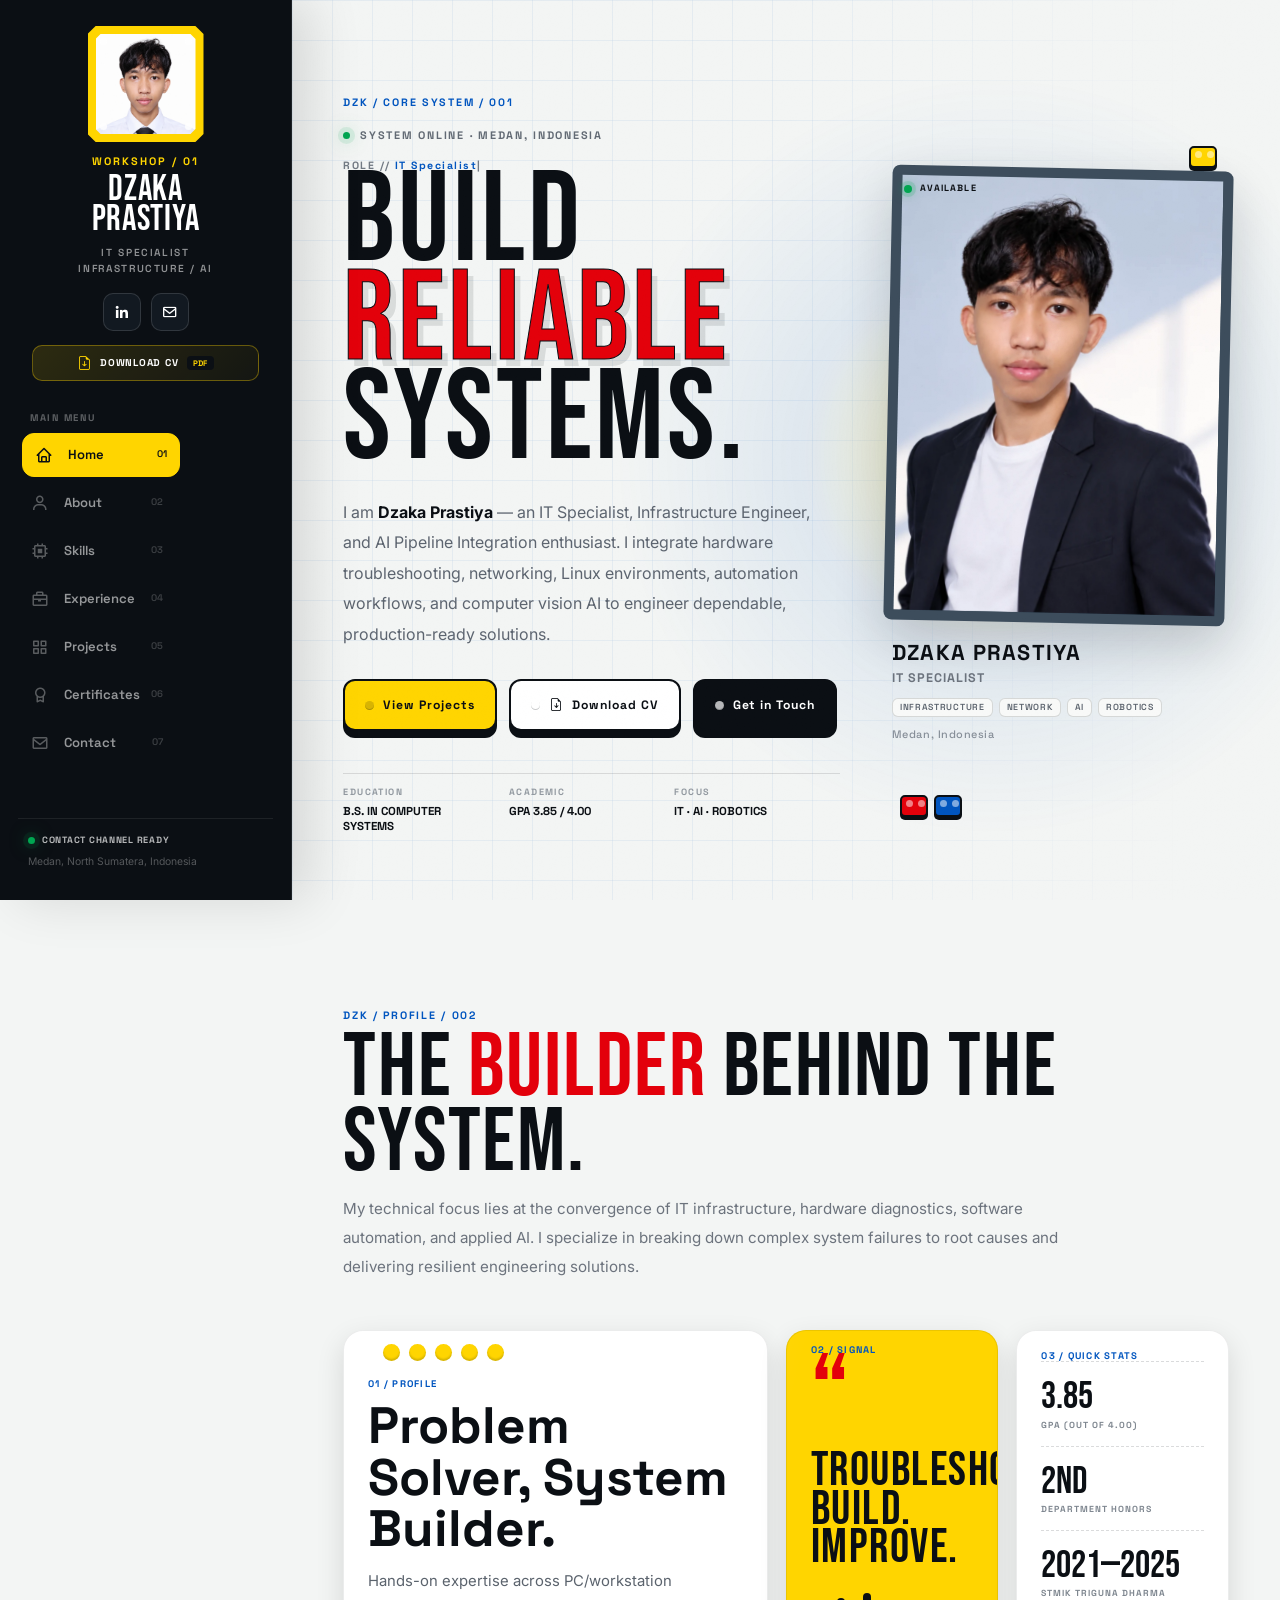
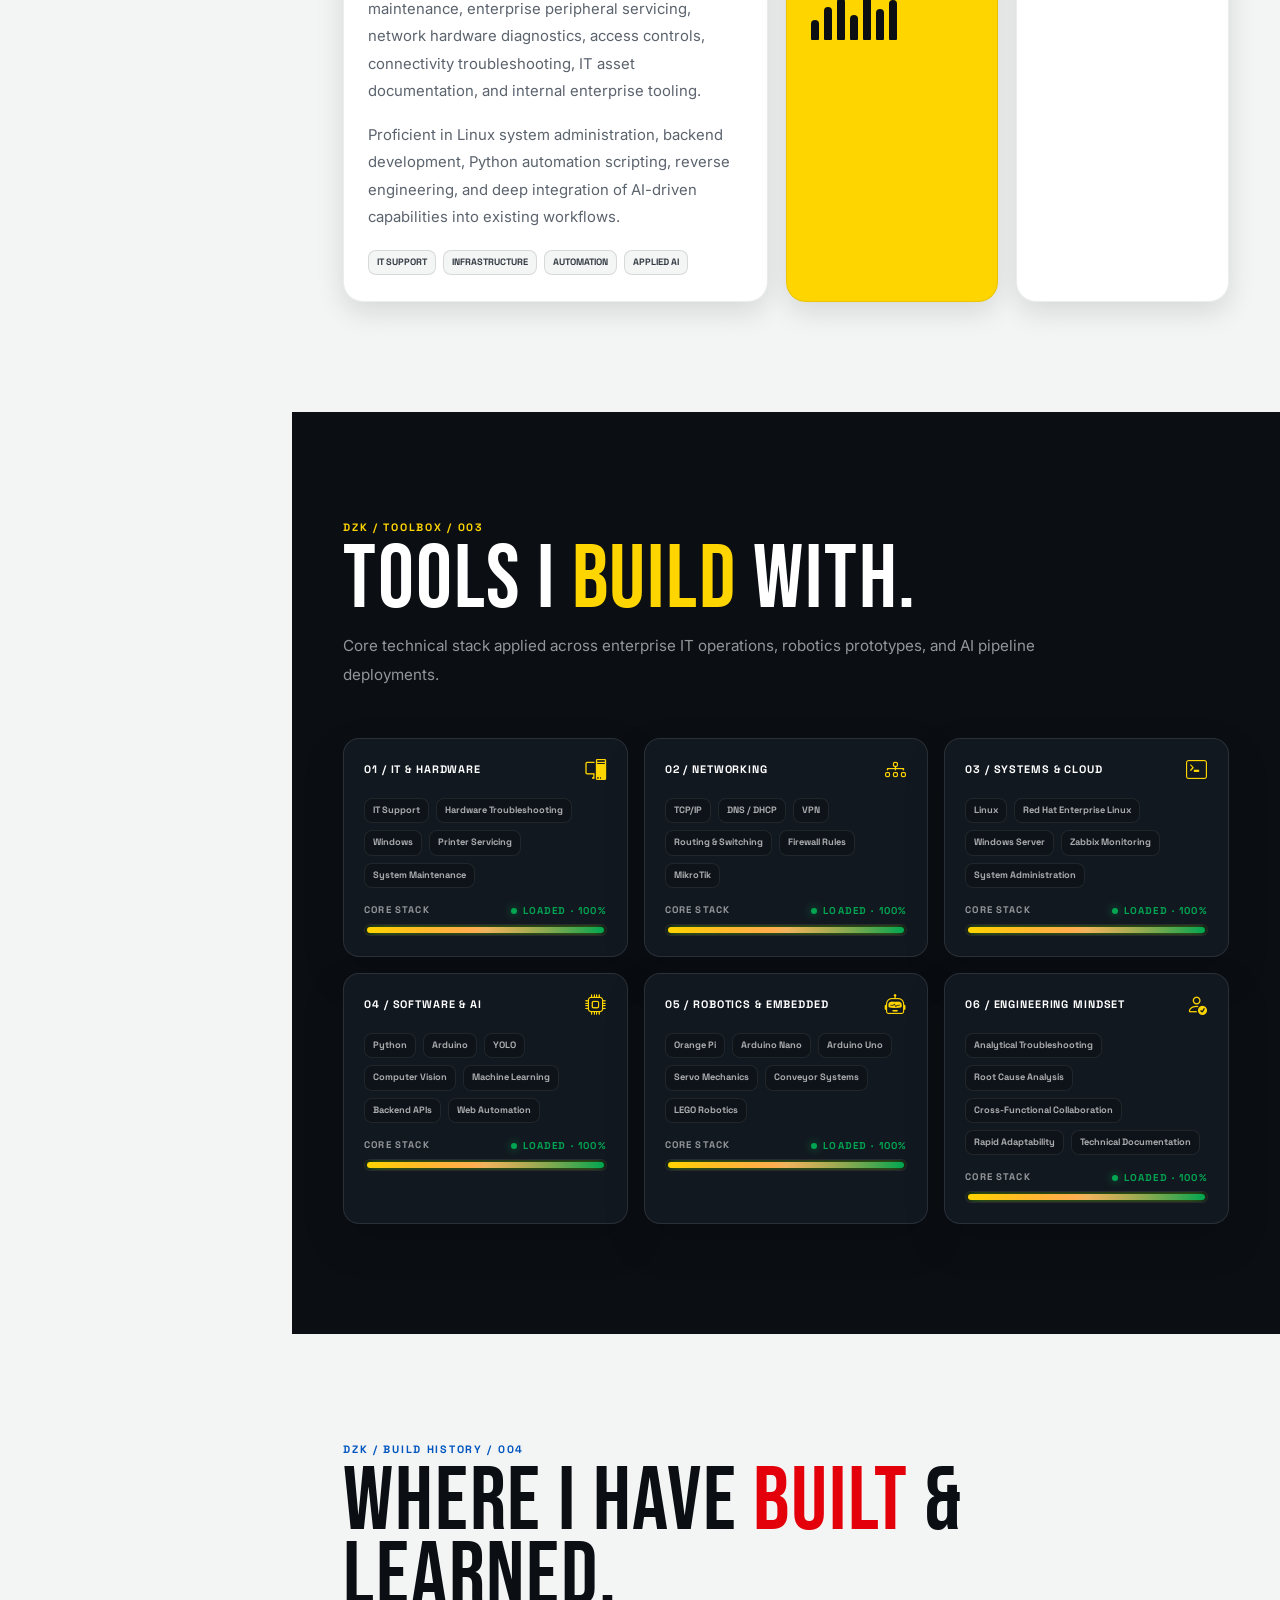
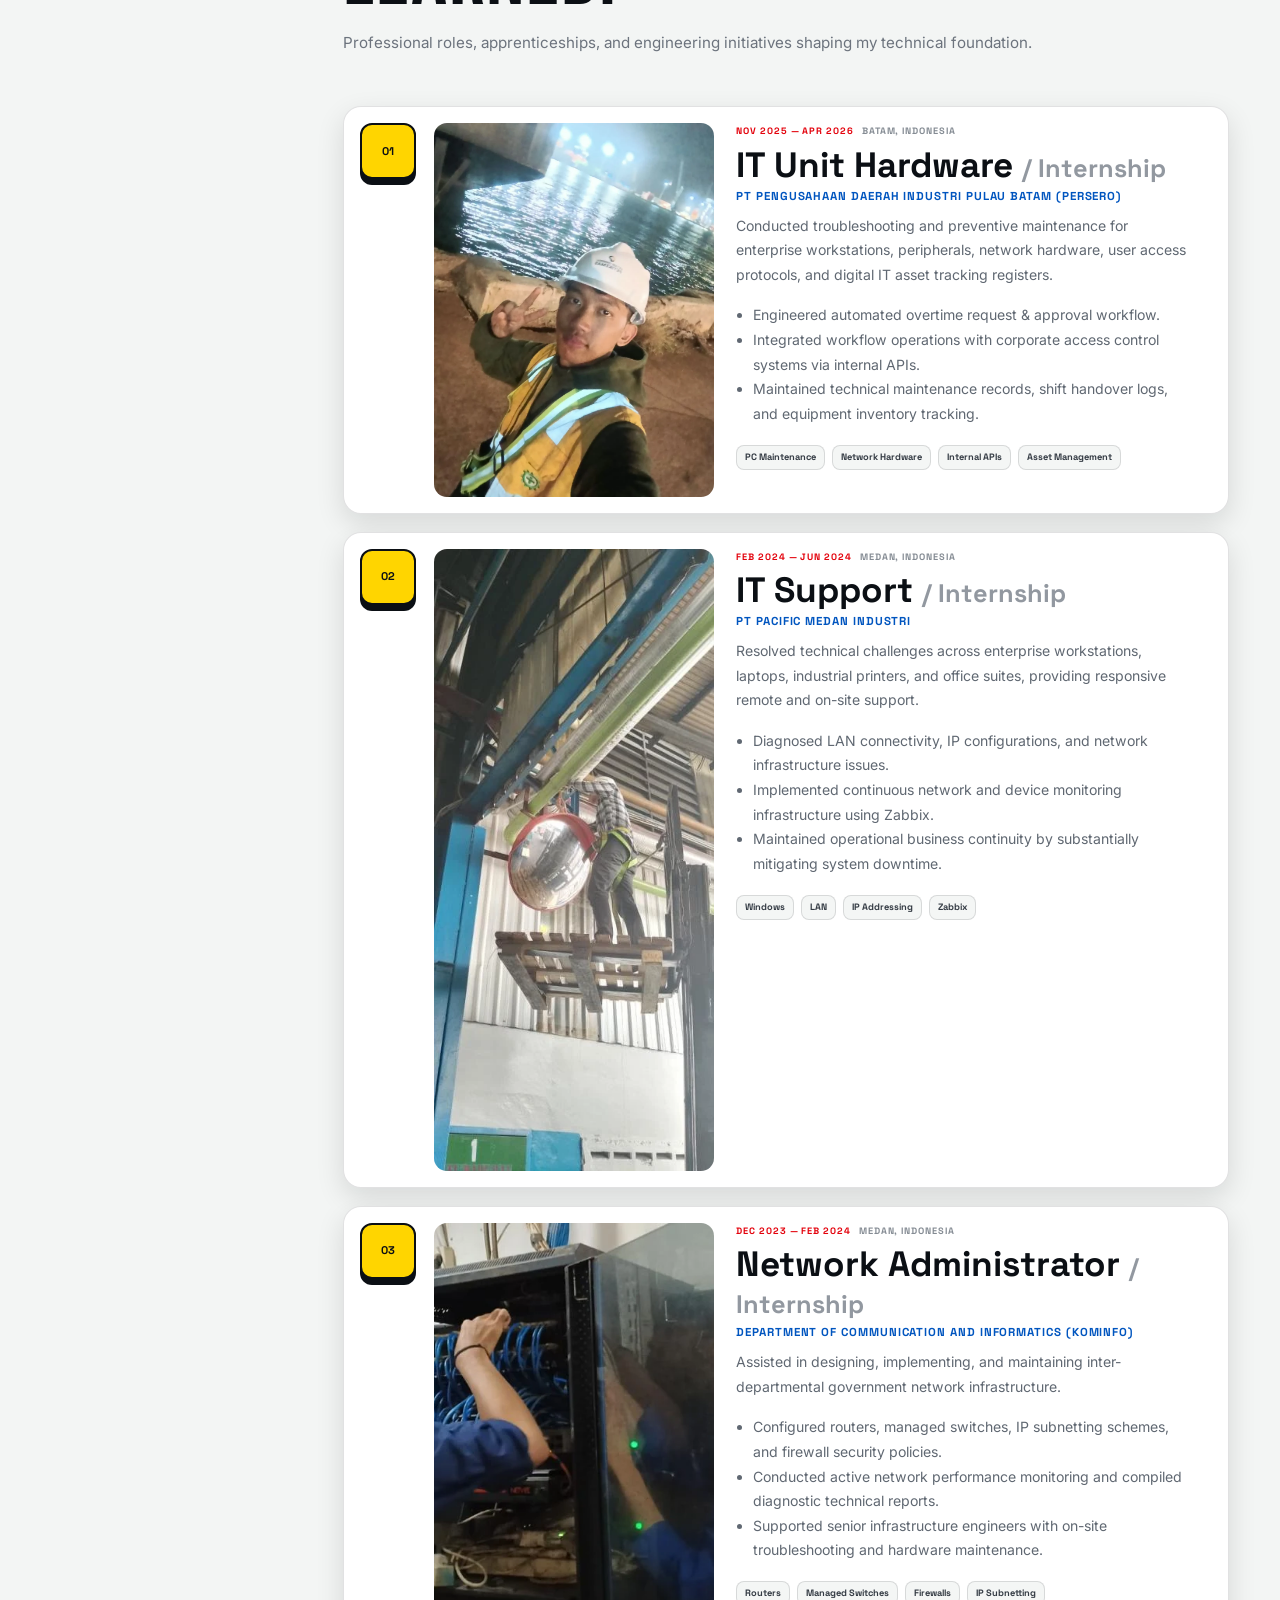
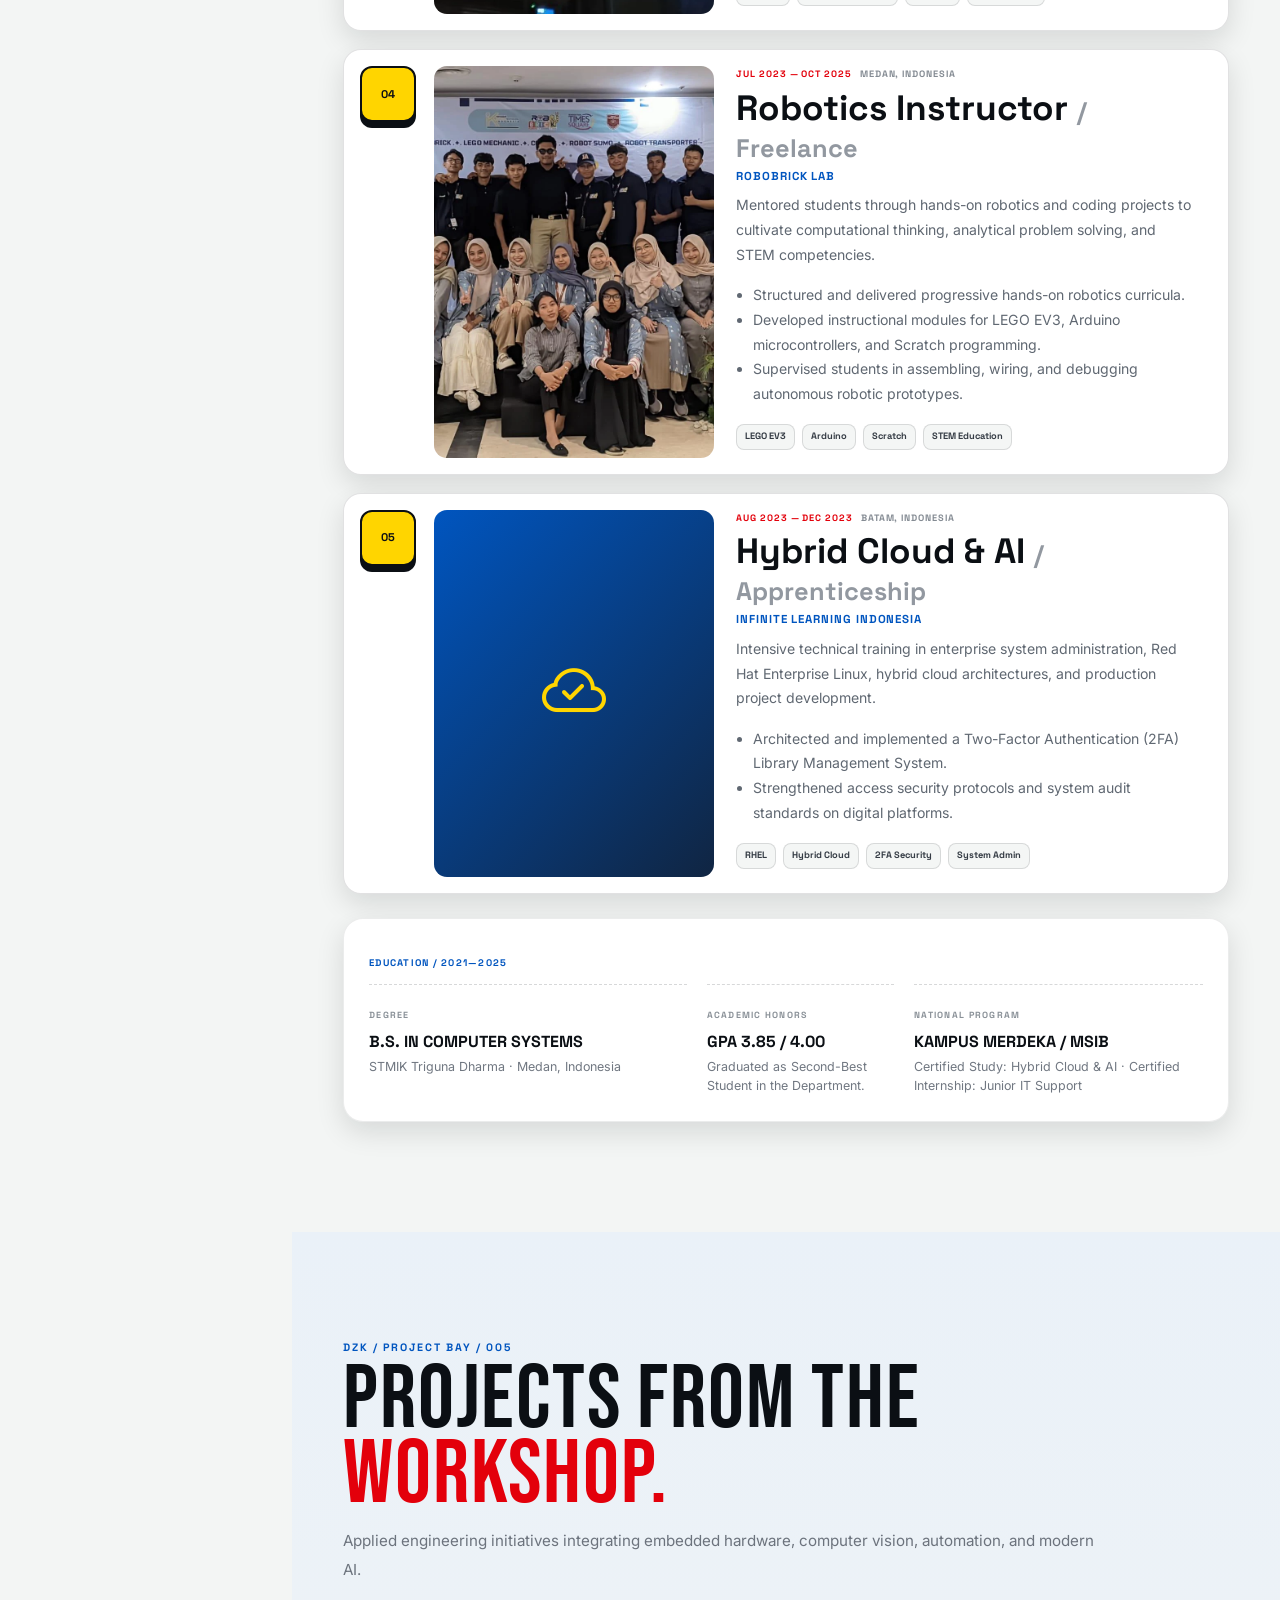
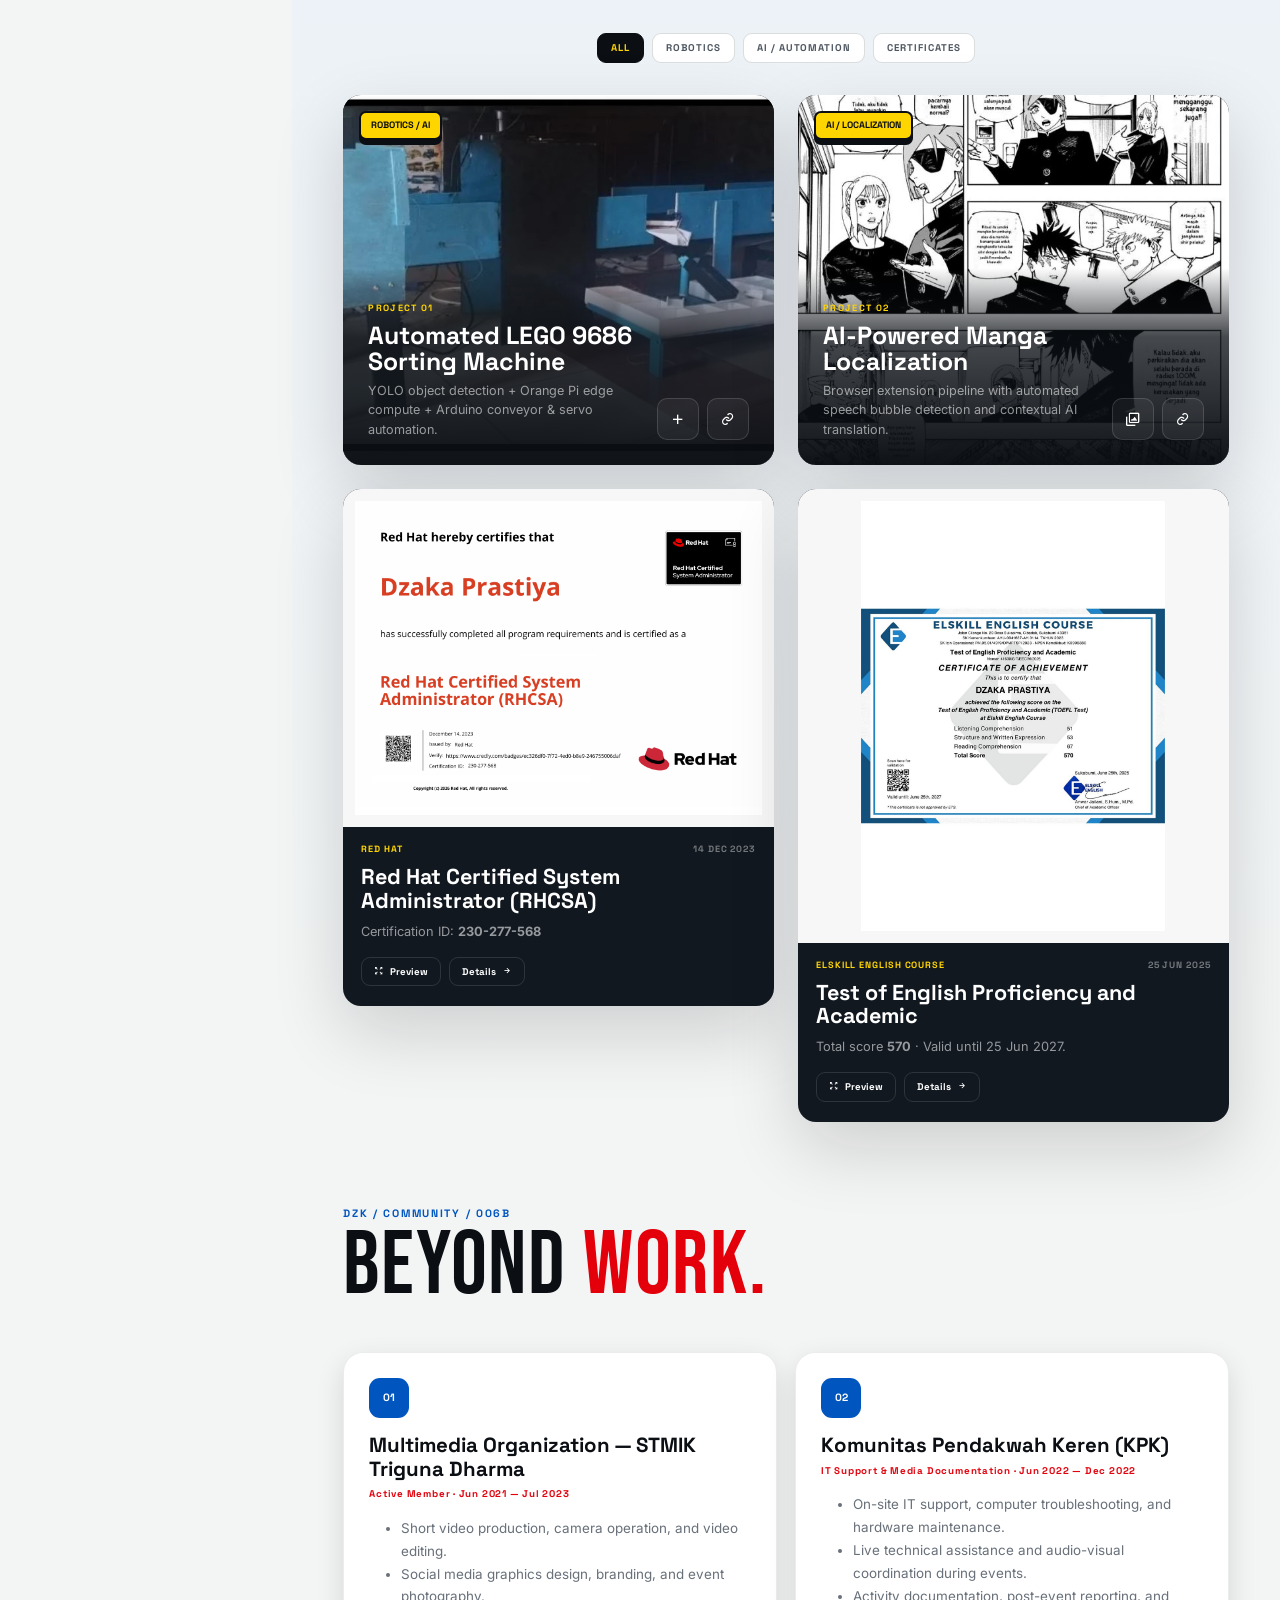
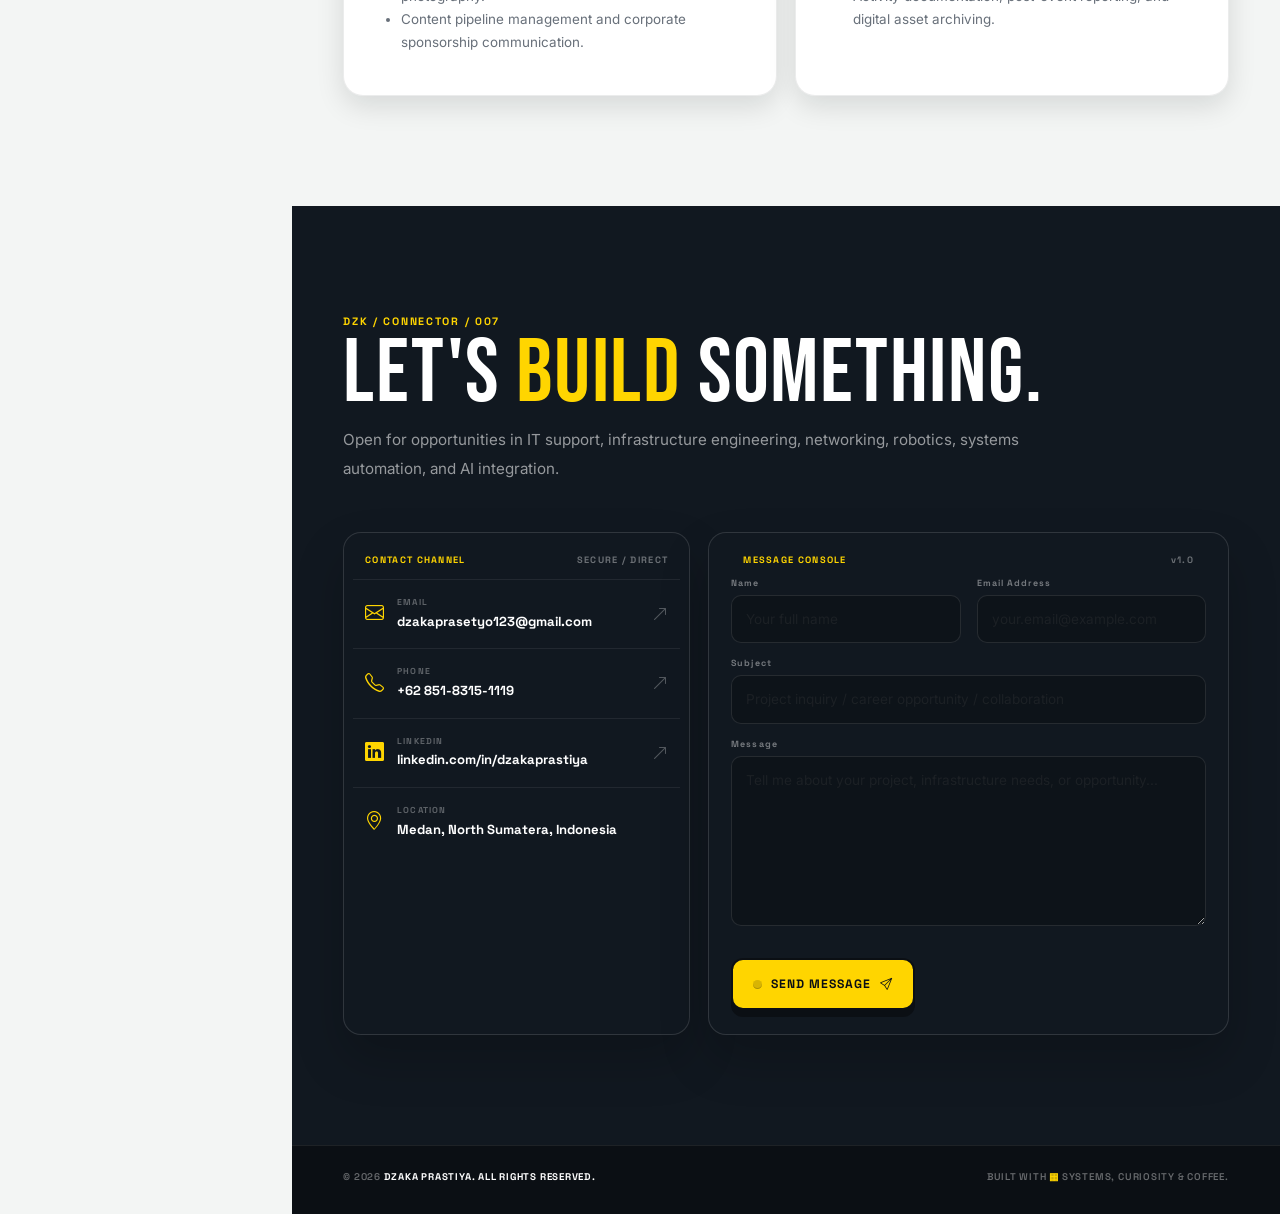
==== commit a740e190: "feat: enhance portfolio UI, add interactive CV download hub, and polish technical sections" ====
--- a/index.html
+++ b/index.html
@@ -1,11 +1,11 @@
 <!DOCTYPE html>
-<html lang="id">
+<html lang="en">
 
 <head>
   <meta charset="utf-8">
   <meta name="viewport" content="width=device-width, initial-scale=1">
   <meta name="description"
-    content="Portfolio Dzaka Prastiya — IT Specialist, Infrastructure Engineer, dan AI Pipeline Integration.">
+    content="Portfolio of Dzaka Prastiya — IT Specialist, Infrastructure Engineer, and AI Pipeline Integration.">
   <meta name="keywords"
     content="Dzaka Prastiya, IT Specialist, Infrastructure Engineer, Networking, Linux, Robotics, Computer Vision, AI">
   <meta name="theme-color" content="#0B0F14">
@@ -13,14 +13,14 @@
 
   <link rel="icon" href="assets/img/decor/logo.svg">
 
-  <!-- Font baru untuk UI: teknikal, industrial, tetapi tetap mudah dibaca. -->
+  <!-- Typography -->
   <link rel="preconnect" href="https://fonts.googleapis.com">
   <link rel="preconnect" href="https://fonts.gstatic.com" crossorigin>
   <link
     href="https://fonts.googleapis.com/css2?family=Bebas+Neue&family=Inter:wght@400;500;600;700;800&family=Space+Grotesk:wght@400;500;600;700&display=swap"
     rel="stylesheet">
 
-  <!-- Vendor asli dipertahankan agar fungsi template tidak hilang. -->
+  <!-- Vendor -->
   <link href="assets/vendor/aos/aos.css" rel="stylesheet">
   <link href="assets/vendor/bootstrap/css/bootstrap.min.css" rel="stylesheet">
   <link href="assets/vendor/bootstrap-icons/bootstrap-icons.css" rel="stylesheet">
@@ -31,9 +31,10 @@
 </head>
 
 <body>
-  <!-- Tombol menu mobile: class dan behavior dipertahankan agar main.js tetap bekerja. -->
-  <i class="bi bi-list mobile-nav-toggle d-xl-none" aria-label="Buka menu"></i>
-
+
+  <i class="bi bi-list mobile-nav-toggle d-xl-none" aria-label="Toggle navigation menu"></i>
+
+  <div class="scroll-progress-bar" id="scrollProgress" aria-hidden="true"></div>
   <div class="workshop-noise" aria-hidden="true"></div>
   <div class="cursor-dot" aria-hidden="true"></div>
 
@@ -47,7 +48,7 @@
           <span class="profile-corner profile-corner--tr"></span>
           <span class="profile-corner profile-corner--bl"></span>
           <span class="profile-corner profile-corner--br"></span>
-          <img src="assets/img/profile/Dzaka.jpg " class="img-fluid" alt="Foto profil Dzaka Prastiya">
+          <img src="assets/img/profile/Dzaka.jpg" class="img-fluid" alt="Profile portrait of Dzaka Prastiya">
         </div>
         <div class="profile-kicker">WORKSHOP / 01</div>
         <h1><a href="index.html">DZAKA<br><span>PRASTIYA</span></a></h1>
@@ -62,32 +63,40 @@
             <i class="bx bx-envelope"></i>
           </a>
         </div>
+
+        <div class="sidebar-cv-box">
+          <button type="button" class="btn-sidebar-cv" id="sidebarCvBtn" aria-label="Download CV">
+            <i class="bi bi-file-earmark-arrow-down"></i>
+            <span>DOWNLOAD CV</span>
+            <span class="cv-tag">PDF</span>
+          </button>
+        </div>
       </div>
 
       <div class="nav-section-label">MAIN MENU</div>
 
-      <nav id="navbar" class="nav-menu navbar" aria-label="Navigasi utama">
+      <nav id="navbar" class="nav-menu navbar" aria-label="Main navigation">
         <ul>
           <li><a href="#hero" class="nav-link scrollto active"><i class="bx bx-home"></i><span>Home</span><b>01</b></a>
           </li>
-          <li><a href="#about" class="nav-link scrollto"><i class="bx bx-user"></i><span>Tentang</span><b>02</b></a>
+          <li><a href="#about" class="nav-link scrollto"><i class="bx bx-user"></i><span>About</span><b>02</b></a>
           </li>
-          <li><a href="#skills" class="nav-link scrollto"><i class="bx bx-chip"></i><span>Keahlian</span><b>03</b></a>
+          <li><a href="#skills" class="nav-link scrollto"><i class="bx bx-chip"></i><span>Skills</span><b>03</b></a>
           </li>
           <li><a href="#resume" class="nav-link scrollto"><i
-                class="bx bx-briefcase"></i><span>Pengalaman</span><b>04</b></a></li>
+                class="bx bx-briefcase"></i><span>Experience</span><b>04</b></a></li>
           <li><a href="#portfolio" class="nav-link scrollto"><i
-                class="bx bx-grid-alt"></i><span>Proyek</span><b>05</b></a></li>
+                class="bx bx-grid-alt"></i><span>Projects</span><b>05</b></a></li>
           <li><a href="#certificates" class="nav-link scrollto"><i
-                class="bx bx-award"></i><span>Sertifikat</span><b>06</b></a></li>
+                class="bx bx-award"></i><span>Certificates</span><b>06</b></a></li>
           <li><a href="#contact" class="nav-link scrollto"><i
-                class="bx bx-envelope"></i><span>Kontak</span><b>07</b></a></li>
+                class="bx bx-envelope"></i><span>Contact</span><b>07</b></a></li>
         </ul>
       </nav>
 
       <div class="sidebar-footer mt-auto">
         <div class="status-line"><span class="status-dot"></span> CONTACT CHANNEL READY</div>
-        <small>Medan, North Sumatera</small>
+        <small>Medan, North Sumatera, Indonesia</small>
       </div>
     </div>
   </header>
@@ -116,25 +125,28 @@
             <h2 class="hero-title">BUILD<br><span>RELIABLE</span><br>SYSTEMS.</h2>
 
             <p class="hero-copy">
-              Saya <strong>Dzaka Prastiya</strong> — IT Specialist, Infrastructure Engineer,
-              dan AI Pipeline Integration enthusiast. Saya menggabungkan troubleshooting
-              hardware, networking, Linux, automation, dan AI untuk membangun solusi teknis
-              yang benar-benar bisa dipakai.
+              I am <strong>Dzaka Prastiya</strong> — an IT Specialist, Infrastructure Engineer,
+              and AI Pipeline Integration enthusiast. I integrate hardware troubleshooting,
+              networking, Linux environments, automation workflows, and computer vision AI to engineer
+              dependable, production-ready solutions.
             </p>
 
             <div class="hero-actions">
-              <a href="#portfolio" class="btn-brick btn-yellow scrollto"><span class="btn-stud"></span> Lihat Proyek</a>
-              <a href="#contact" class="btn-brick btn-dark scrollto"><span class="btn-stud"></span> Hubungi Saya</a>
+              <a href="#portfolio" class="btn-brick btn-yellow scrollto"><span class="btn-stud"></span> View
+                Projects</a>
+              <button type="button" class="btn-brick btn-cv" id="heroCvBtn"><span class="btn-stud"></span><i
+                  class="bi bi-file-earmark-arrow-down"></i> Download CV</button>
+              <a href="#contact" class="btn-brick btn-dark scrollto"><span class="btn-stud"></span> Get in Touch</a>
             </div>
 
             <div class="hero-stats">
               <div>
                 <span>EDUCATION</span>
-                <strong>S1 COMPUTER SYSTEM</strong>
+                <strong>B.S. IN COMPUTER SYSTEMS</strong>
               </div>
               <div>
                 <span>ACADEMIC</span>
-                <strong>GPA 3.85</strong>
+                <strong>GPA 3.85 / 4.00</strong>
               </div>
               <div>
                 <span>FOCUS</span>
@@ -154,8 +166,7 @@
                   <span class="status-text">AVAILABLE</span>
                 </div>
                 <div class="portrait-image-wrap">
-                  <img src="assets/img/profile/profile.webp" alt="Dzaka Prastiya mengenakan blazer navy"
-                    loading="eager">
+                  <img src="assets/img/profile/profile.webp" alt="Dzaka Prastiya in navy blazer" loading="eager">
                 </div>
                 <div class="portrait-info">
                   <h3 class="portrait-name">DZAKA PRASTIYA</h3>
@@ -183,9 +194,9 @@
           <div class="section-code">DZK / PROFILE / 002</div>
           <h2>THE <span>BUILDER</span> BEHIND THE SYSTEM.</h2>
           <p>
-            Fokus saya berada di pertemuan antara infrastructure, hardware troubleshooting,
-            software automation, dan AI. Saya menikmati pekerjaan yang dimulai dari masalah
-            nyata lalu dibongkar sampai akar penyebabnya.
+            My technical focus lies at the convergence of IT infrastructure, hardware diagnostics,
+            software automation, and applied AI. I specialize in breaking down complex system failures
+            to root causes and delivering resilient engineering solutions.
           </p>
         </div>
 
@@ -195,19 +206,19 @@
             <div class="card-code">01 / PROFILE</div>
             <h3>Problem Solver, System Builder.</h3>
             <p>
-              Saya memiliki pengalaman hands-on dalam troubleshooting PC, laptop, peripheral,
-              perangkat jaringan, system access, connectivity, dokumentasi aset, dan pengembangan
-              fitur internal system.
+              Hands-on expertise across PC/workstation maintenance, enterprise peripheral servicing,
+              network hardware diagnostics, access controls, connectivity troubleshooting, IT asset documentation,
+              and internal enterprise tooling.
             </p>
             <p>
-              Saya juga terbiasa bekerja dengan Linux, backend development, Python scripting,
-              web automation, reverse engineering, dan integrasi aplikasi berbasis AI.
+              Proficient in Linux system administration, backend development, Python automation scripting,
+              reverse engineering, and deep integration of AI-driven capabilities into existing workflows.
             </p>
             <div class="about-tags">
               <span>IT SUPPORT</span>
               <span>INFRASTRUCTURE</span>
               <span>AUTOMATION</span>
-              <span>AI</span>
+              <span>APPLIED AI</span>
             </div>
           </article>
 
@@ -216,13 +227,14 @@
             <div class="quote-mark">“</div>
             <p class="statement">Troubleshoot.<br>Build.<br>Improve.</p>
             <div class="signal-bars" aria-hidden="true">
-              <span></span><span></span><span></span><span></span><span></span><span></span><span></span></div>
+              <span></span><span></span><span></span><span></span><span></span><span></span><span></span>
+            </div>
           </article>
 
           <article class="lego-card about-card about-card--stats" data-aos="fade-left" data-aos-delay="120">
             <div class="card-code">03 / QUICK STATS</div>
-            <div class="quick-stat"><strong>3.85</strong><span>GPA</span></div>
-            <div class="quick-stat"><strong>2ND</strong><span>BEST STUDENT</span></div>
+            <div class="quick-stat"><strong>3.85</strong><span>GPA (OUT OF 4.00)</span></div>
+            <div class="quick-stat"><strong>2ND</strong><span>DEPARTMENT HONORS</span></div>
             <div class="quick-stat"><strong>2021—2025</strong><span>STMIK TRIGUNA DHARMA</span></div>
           </article>
         </div>
@@ -235,18 +247,23 @@
         <div class="section-heading section-heading--light" data-aos="fade-up">
           <div class="section-code">DZK / TOOLBOX / 003</div>
           <h2>TOOLS I <span>BUILD</span> WITH.</h2>
-          <p>Stack teknis utama yang muncul di pekerjaan, project, dan pembelajaran saya.</p>
+          <p>Core technical stack applied across enterprise IT operations, robotics prototypes, and AI pipeline
+            deployments.</p>
         </div>
 
         <div class="skills-content skills-grid">
           <div class="skill-lane" data-aos="fade-up">
             <div class="skill-head"><span>01 / IT & HARDWARE</span><i class="bi bi-pc-display"></i></div>
             <div class="skill-tags">
-              <span>IT Support</span><span>Hardware
-                Troubleshooting</span><span>Windows</span><span>Printer</span><span>System Maintenance</span>
-            </div>
-            <div class="progress"><span class="skill">CORE STACK <i class="val">LOADED</i></span>
-              <div class="progress-bar-wrap">
+              <span>IT Support</span><span>Hardware Troubleshooting</span><span>Windows</span><span>Printer
+                Servicing</span><span>System Maintenance</span>
+            </div>
+            <div class="skill-meter-block">
+              <div class="skill-meter-header">
+                <span class="skill-name">CORE STACK</span>
+                <span class="skill-val"><span class="val-led"></span> LOADED · 100%</span>
+              </div>
+              <div class="progress progress-bar-wrap">
                 <div class="progress-bar" role="progressbar" aria-valuenow="100" aria-valuemin="0" aria-valuemax="100">
                 </div>
               </div>
@@ -256,11 +273,15 @@
           <div class="skill-lane" data-aos="fade-up" data-aos-delay="70">
             <div class="skill-head"><span>02 / NETWORKING</span><i class="bi bi-diagram-3"></i></div>
             <div class="skill-tags">
-              <span>TCP/IP</span><span>DNS</span><span>DHCP</span><span>VPN</span><span>Routing &
-                Switching</span><span>Firewall</span><span>Mikrotik</span>
-            </div>
-            <div class="progress"><span class="skill">CORE STACK <i class="val">LOADED</i></span>
-              <div class="progress-bar-wrap">
+              <span>TCP/IP</span><span>DNS / DHCP</span><span>VPN</span><span>Routing & Switching</span><span>Firewall
+                Rules</span><span>MikroTik</span>
+            </div>
+            <div class="skill-meter-block">
+              <div class="skill-meter-header">
+                <span class="skill-name">CORE STACK</span>
+                <span class="skill-val"><span class="val-led"></span> LOADED · 100%</span>
+              </div>
+              <div class="progress progress-bar-wrap">
                 <div class="progress-bar" role="progressbar" aria-valuenow="100" aria-valuemin="0" aria-valuemax="100">
                 </div>
               </div>
@@ -268,13 +289,17 @@
           </div>
 
           <div class="skill-lane" data-aos="fade-up" data-aos-delay="140">
-            <div class="skill-head"><span>03 / SYSTEMS</span><i class="bi bi-terminal"></i></div>
+            <div class="skill-head"><span>03 / SYSTEMS & CLOUD</span><i class="bi bi-terminal"></i></div>
             <div class="skill-tags">
-              <span>Linux</span><span>Red Hat Linux</span><span>Windows Server</span><span>Zabbix</span><span>System
-                Administration</span>
-            </div>
-            <div class="progress"><span class="skill">CORE STACK <i class="val">LOADED</i></span>
-              <div class="progress-bar-wrap">
+              <span>Linux</span><span>Red Hat Enterprise Linux</span><span>Windows Server</span><span>Zabbix
+                Monitoring</span><span>System Administration</span>
+            </div>
+            <div class="skill-meter-block">
+              <div class="skill-meter-header">
+                <span class="skill-name">CORE STACK</span>
+                <span class="skill-val"><span class="val-led"></span> LOADED · 100%</span>
+              </div>
+              <div class="progress progress-bar-wrap">
                 <div class="progress-bar" role="progressbar" aria-valuenow="100" aria-valuemin="0" aria-valuemax="100">
                 </div>
               </div>
@@ -285,10 +310,14 @@
             <div class="skill-head"><span>04 / SOFTWARE & AI</span><i class="bi bi-cpu"></i></div>
             <div class="skill-tags">
               <span>Python</span><span>Arduino</span><span>YOLO</span><span>Computer Vision</span><span>Machine
-                Learning</span><span>Backend</span><span>Web Automation</span>
-            </div>
-            <div class="progress"><span class="skill">CORE STACK <i class="val">LOADED</i></span>
-              <div class="progress-bar-wrap">
+                Learning</span><span>Backend APIs</span><span>Web Automation</span>
+            </div>
+            <div class="skill-meter-block">
+              <div class="skill-meter-header">
+                <span class="skill-name">CORE STACK</span>
+                <span class="skill-val"><span class="val-led"></span> LOADED · 100%</span>
+              </div>
+              <div class="progress progress-bar-wrap">
                 <div class="progress-bar" role="progressbar" aria-valuenow="100" aria-valuemin="0" aria-valuemax="100">
                 </div>
               </div>
@@ -296,13 +325,17 @@
           </div>
 
           <div class="skill-lane" data-aos="fade-up" data-aos-delay="280">
-            <div class="skill-head"><span>05 / ROBOTICS</span><i class="bi bi-robot"></i></div>
+            <div class="skill-head"><span>05 / ROBOTICS & EMBEDDED</span><i class="bi bi-robot"></i></div>
             <div class="skill-tags">
-              <span>Orange Pi</span><span>Arduino Nano</span><span>Arduino
-                Uno</span><span>Servo</span><span>Conveyor</span><span>LEGO Robotics</span>
-            </div>
-            <div class="progress"><span class="skill">CORE STACK <i class="val">LOADED</i></span>
-              <div class="progress-bar-wrap">
+              <span>Orange Pi</span><span>Arduino Nano</span><span>Arduino Uno</span><span>Servo
+                Mechanics</span><span>Conveyor Systems</span><span>LEGO Robotics</span>
+            </div>
+            <div class="skill-meter-block">
+              <div class="skill-meter-header">
+                <span class="skill-name">CORE STACK</span>
+                <span class="skill-val"><span class="val-led"></span> LOADED · 100%</span>
+              </div>
+              <div class="progress progress-bar-wrap">
                 <div class="progress-bar" role="progressbar" aria-valuenow="100" aria-valuemin="0" aria-valuemax="100">
                 </div>
               </div>
@@ -310,13 +343,17 @@
           </div>
 
           <div class="skill-lane" data-aos="fade-up" data-aos-delay="350">
-            <div class="skill-head"><span>06 / WORK STYLE</span><i class="bi bi-person-check"></i></div>
+            <div class="skill-head"><span>06 / ENGINEERING MINDSET</span><i class="bi bi-person-check"></i></div>
             <div class="skill-tags">
-              <span>Analytical Problem Solving</span><span>Troubleshooting Mindset</span><span>Team
-                Collaboration</span><span>Adaptability</span><span>Technical Communication</span>
-            </div>
-            <div class="progress"><span class="skill">CORE STACK <i class="val">LOADED</i></span>
-              <div class="progress-bar-wrap">
+              <span>Analytical Troubleshooting</span><span>Root Cause Analysis</span><span>Cross-Functional
+                Collaboration</span><span>Rapid Adaptability</span><span>Technical Documentation</span>
+            </div>
+            <div class="skill-meter-block">
+              <div class="skill-meter-header">
+                <span class="skill-name">CORE STACK</span>
+                <span class="skill-val"><span class="val-led"></span> LOADED · 100%</span>
+              </div>
+              <div class="progress progress-bar-wrap">
                 <div class="progress-bar" role="progressbar" aria-valuenow="100" aria-valuemin="0" aria-valuemax="100">
                 </div>
               </div>
@@ -332,27 +369,28 @@
         <div class="section-heading" data-aos="fade-up">
           <div class="section-code">DZK / BUILD HISTORY / 004</div>
           <h2>WHERE I HAVE <span>BUILT</span> & LEARNED.</h2>
-          <p>Pengalaman kerja, apprenticeship, dan aktivitas teknis yang membentuk workflow saya.</p>
+          <p>Professional roles, apprenticeships, and engineering initiatives shaping my technical foundation.</p>
         </div>
 
         <div class="experience-list">
           <article class="experience-item" data-aos="fade-up">
             <div class="experience-index">01</div>
             <div class="experience-image"><img src="assets/img/experience/persero.webp"
-                alt="Dzaka Prastiya saat bekerja di area PT Pengusahaan Daerah Industri Pulau Batam" loading="lazy">
+                alt="Dzaka Prastiya on-site at PT Pengusahaan Daerah Industri Pulau Batam" loading="lazy">
             </div>
             <div class="experience-copy">
               <div class="experience-meta"><span>Nov 2025 — Apr 2026</span><span>Batam, Indonesia</span></div>
               <h3>IT Unit Hardware <em>/ Internship</em></h3>
               <h4>PT Pengusahaan Daerah Industri Pulau Batam (Persero)</h4>
-              <p>Menangani troubleshooting dan maintenance PC, peripheral, hardware jaringan, system access,
-                connectivity, serta dokumentasi aset IT.</p>
+              <p>Conducted troubleshooting and preventive maintenance for enterprise workstations, peripherals, network
+                hardware, user access protocols, and digital IT asset tracking registers.</p>
               <ul>
-                <li>Mengembangkan workflow overtime request & approval.</li>
-                <li>Menghubungkan workflow dengan access control melalui internal APIs.</li>
-                <li>Mengelola maintenance records, handover logs, dan inventory tracking.</li>
+                <li>Engineered automated overtime request & approval workflow.</li>
+                <li>Integrated workflow operations with corporate access control systems via internal APIs.</li>
+                <li>Maintained technical maintenance records, shift handover logs, and equipment inventory tracking.
+                </li>
               </ul>
-              <div class="experience-tags"><span>PC</span><span>Network Hardware</span><span>Internal
+              <div class="experience-tags"><span>PC Maintenance</span><span>Network Hardware</span><span>Internal
                   APIs</span><span>Asset Management</span></div>
             </div>
           </article>
@@ -360,59 +398,62 @@
           <article class="experience-item" data-aos="fade-up">
             <div class="experience-index">02</div>
             <div class="experience-image"><img src="assets/img/experience/pacific.webp"
-                alt="Dokumentasi pengalaman Dzaka Prastiya di PT Pacific Medan Industri" loading="lazy"></div>
+                alt="Dzaka Prastiya at PT Pacific Medan Industri" loading="lazy"></div>
             <div class="experience-copy">
               <div class="experience-meta"><span>Feb 2024 — Jun 2024</span><span>Medan, Indonesia</span></div>
               <h3>IT Support <em>/ Internship</em></h3>
-              <h4>PT. Pacific Medan Industri</h4>
-              <p>Menangani technical issue pada desktop, laptop, printer, office applications, instalasi perangkat,
-                serta dukungan remote dan on-site.</p>
+              <h4>PT Pacific Medan Industri</h4>
+              <p>Resolved technical challenges across enterprise workstations, laptops, industrial printers, and office
+                suites, providing responsive remote and on-site support.</p>
               <ul>
-                <li>Basic network troubleshooting, LAN connectivity, dan IP configuration.</li>
-                <li>Mengimplementasikan monitoring network dan device menggunakan Zabbix.</li>
-                <li>Mendukung business continuity dengan meminimalkan downtime.</li>
+                <li>Diagnosed LAN connectivity, IP configurations, and network infrastructure issues.</li>
+                <li>Implemented continuous network and device monitoring infrastructure using Zabbix.</li>
+                <li>Maintained operational business continuity by substantially mitigating system downtime.</li>
               </ul>
-              <div class="experience-tags"><span>Windows</span><span>LAN</span><span>IP</span><span>Zabbix</span></div>
+              <div class="experience-tags"><span>Windows</span><span>LAN</span><span>IP
+                  Addressing</span><span>Zabbix</span></div>
             </div>
           </article>
 
           <article class="experience-item" data-aos="fade-up">
             <div class="experience-index">03</div>
             <div class="experience-image"><img src="assets/img/experience/kominfo.webp"
-                alt="Dokumentasi aktivitas networking di Dinas Komunikasi dan Informatika" loading="lazy"></div>
+                alt="Networking activities at Department of Communication and Informatics" loading="lazy"></div>
             <div class="experience-copy">
               <div class="experience-meta"><span>Dec 2023 — Feb 2024</span><span>Medan, Indonesia</span></div>
               <h3>Network Administrator <em>/ Internship</em></h3>
-              <h4>Dinas Komunikasi dan Informatika</h4>
-              <p>Assisted in designing, implementing, and maintaining network infrastructure across multiple
-                departments.</p>
+              <h4>Department of Communication and Informatics (Kominfo)</h4>
+              <p>Assisted in designing, implementing, and maintaining inter-departmental government network
+                infrastructure.</p>
               <ul>
-                <li>Konfigurasi router, switch, IP addressing, dan firewall rules.</li>
-                <li>Network monitoring dan technical reporting.</li>
-                <li>Mendukung troubleshooting dan maintenance bersama senior engineers.</li>
+                <li>Configured routers, managed switches, IP subnetting schemes, and firewall security policies.</li>
+                <li>Conducted active network performance monitoring and compiled diagnostic technical reports.</li>
+                <li>Supported senior infrastructure engineers with on-site troubleshooting and hardware maintenance.
+                </li>
               </ul>
-              <div class="experience-tags"><span>Router</span><span>Switch</span><span>Firewall</span><span>IP
-                  Addressing</span></div>
+              <div class="experience-tags"><span>Routers</span><span>Managed
+                  Switches</span><span>Firewalls</span><span>IP Subnetting</span></div>
             </div>
           </article>
 
           <article class="experience-item" data-aos="fade-up">
             <div class="experience-index">04</div>
             <div class="experience-image"><img src="assets/img/experience/robobrick.webp"
-                alt="Dokumentasi kegiatan tim Robobrick Lab" loading="lazy"></div>
+                alt="Robobrick Lab student robotics workshop" loading="lazy"></div>
             <div class="experience-copy">
               <div class="experience-meta"><span>Jul 2023 — Oct 2025</span><span>Medan, Indonesia</span></div>
-              <h3>Robotic Teacher <em>/ Freelance</em></h3>
+              <h3>Robotics Instructor <em>/ Freelance</em></h3>
               <h4>Robobrick Lab</h4>
-              <p>Membimbing siswa melalui hands-on robotics dan coding project untuk mengembangkan critical thinking,
-                creativity, dan STEM skills.</p>
+              <p>Mentored students through hands-on robotics and coding projects to cultivate computational thinking,
+                analytical problem solving, and STEM competencies.</p>
               <ul>
-                <li>Mendesain dan mengimplementasikan curriculum.</li>
-                <li>Mengembangkan materi EV3, Arduino, dan Scratch.</li>
-                <li>Membantu siswa membangun project secara langsung.</li>
+                <li>Structured and delivered progressive hands-on robotics curricula.</li>
+                <li>Developed instructional modules for LEGO EV3, Arduino microcontrollers, and Scratch programming.
+                </li>
+                <li>Supervised students in assembling, wiring, and debugging autonomous robotic prototypes.</li>
               </ul>
-              <div class="experience-tags"><span>LEGO
-                  EV3</span><span>Arduino</span><span>Scratch</span><span>STEM</span></div>
+              <div class="experience-tags"><span>LEGO EV3</span><span>Arduino</span><span>Scratch</span><span>STEM
+                  Education</span></div>
             </div>
           </article>
 
@@ -423,14 +464,14 @@
               <div class="experience-meta"><span>Aug 2023 — Dec 2023</span><span>Batam, Indonesia</span></div>
               <h3>Hybrid Cloud & AI <em>/ Apprenticeship</em></h3>
               <h4>Infinite Learning Indonesia</h4>
-              <p>Practical learning pada system administration, Red Hat Enterprise Linux, hybrid cloud solutions, dan
-                project development.</p>
+              <p>Intensive technical training in enterprise system administration, Red Hat Enterprise Linux, hybrid
+                cloud architectures, and production project development.</p>
               <ul>
-                <li>Berproses pada Two-Factor Authentication Library System project.</li>
-                <li>Mendukung peningkatan security pada digital systems.</li>
+                <li>Architected and implemented a Two-Factor Authentication (2FA) Library Management System.</li>
+                <li>Strengthened access security protocols and system audit standards on digital platforms.</li>
               </ul>
-              <div class="experience-tags"><span>RHEL</span><span>Hybrid Cloud</span><span>2FA</span><span>System
-                  Admin</span></div>
+              <div class="experience-tags"><span>RHEL</span><span>Hybrid Cloud</span><span>2FA
+                  Security</span><span>System Admin</span></div>
             </div>
           </article>
         </div>
@@ -439,12 +480,12 @@
           <div class="education-card lego-card">
             <div class="card-code">EDUCATION / 2021—2025</div>
             <div class="education-grid">
-              <div><span>DEGREE</span><strong>S1 COMPUTER SYSTEM</strong><small>STMIK Triguna Dharma · Medan,
+              <div><span>DEGREE</span><strong>B.S. IN COMPUTER SYSTEMS</strong><small>STMIK Triguna Dharma · Medan,
                   Indonesia</small></div>
-              <div><span>GPA</span><strong>3.85</strong><small>Graduated as Second-Best Student in the
-                  department.</small></div>
-              <div><span>PROGRAM</span><strong>KAMPUS MERDEKA / MSIB</strong><small>Independent Study: Hybrid Cloud & AI
-                  · Internship: Junior IT Support</small></div>
+              <div><span>ACADEMIC HONORS</span><strong>GPA 3.85 / 4.00</strong><small>Graduated as Second-Best Student
+                  in the Department.</small></div>
+              <div><span>NATIONAL PROGRAM</span><strong>KAMPUS MERDEKA / MSIB</strong><small>Certified Study: Hybrid
+                  Cloud & AI · Certified Internship: Junior IT Support</small></div>
             </div>
           </div>
         </div>
@@ -457,7 +498,8 @@
         <div class="section-heading" data-aos="fade-up">
           <div class="section-code">DZK / PROJECT BAY / 005</div>
           <h2>PROJECTS FROM THE <span>WORKSHOP.</span></h2>
-          <p>Project yang mempertemukan hardware, software, computer vision, automation, dan AI.</p>
+          <p>Applied engineering initiatives integrating embedded hardware, computer vision, automation, and modern AI.
+          </p>
         </div>
 
         <div class="row" data-aos="fade-up">
@@ -472,59 +514,61 @@
         </div>
 
         <div class="row portfolio-container g-4" data-aos="fade-up" data-aos-delay="80">
-          <!-- LEGO project: 3 foto dokumentasi yang user kirim. -->
+
           <div class="col-lg-6 portfolio-item filter-robotics filter-ai">
             <div class="portfolio-wrap project-card">
               <div class="project-media"><img src="assets/img/projects/lego-sorter/prototype.webp"
-                  alt="Prototype automated LEGO 9686 sorting machine" loading="lazy"><span
+                  alt="Prototype of the automated LEGO 9686 sorting machine" loading="lazy"><span
                   class="project-stamp">ROBOTICS / AI</span></div>
               <div class="project-overlay">
                 <div><small>PROJECT 01</small>
                   <h3>Automated LEGO 9686 Sorting Machine</h3>
-                  <p>YOLO + Orange Pi + Arduino + conveyor + servo sorting.</p>
+                  <p>YOLO object detection + Orange Pi edge compute + Arduino conveyor & servo automation.</p>
                 </div>
                 <div class="project-actions"><a href="assets/img/projects/lego-sorter/prototype.webp"
-                    data-gallery="lego-sorter" class="portfolio-lightbox" title="LEGO sorter prototype"><i
-                      class="bx bx-plus"></i></a><a href="project_lego_sorter.html" title="Lihat detail LEGO sorter"><i
+                    data-gallery="lego-sorter" class="portfolio-lightbox" title="LEGO Sorter Prototype"><i
+                      class="bx bx-plus"></i></a><a href="project_lego_sorter.html" title="View Project Details"><i
                       class="bx bx-link"></i></a></div>
               </div>
               <div class="hidden-gallery" aria-hidden="true">
                 <a href="assets/img/projects/lego-sorter/dataset.webp" data-gallery="lego-sorter"
-                  class="portfolio-lightbox" title="Dataset split"></a>
+                  class="portfolio-lightbox" title="Dataset Split & Distribution"></a>
                 <a href="assets/img/projects/lego-sorter/yolo.webp" data-gallery="lego-sorter"
-                  class="portfolio-lightbox" title="YOLO detection result"></a>
-              </div>
-            </div>
-          </div>
-
-          <!-- Manga project: before / after. -->
+                  class="portfolio-lightbox" title="YOLO Detection Inference"></a>
+              </div>
+            </div>
+          </div>
+
+
           <div class="col-lg-6 portfolio-item filter-ai">
             <div class="portfolio-wrap project-card">
               <div class="project-media project-media--manga"><img src="assets/img/projects/manga/after.webp"
-                  alt="Hasil terjemahan manga setelah localization" loading="lazy"><span class="project-stamp">AI /
+                  alt="Manga localization translation result" loading="lazy"><span class="project-stamp">AI /
                   LOCALIZATION</span></div>
               <div class="project-overlay">
                 <div><small>PROJECT 02</small>
                   <h3>AI-Powered Manga Localization</h3>
-                  <p>Browser extension concept dengan dokumentasi before / after translation.</p>
+                  <p>Browser extension pipeline with automated speech bubble detection and contextual AI translation.
+                  </p>
                 </div>
                 <div class="project-actions"><a href="assets/img/projects/manga/before.webp"
-                    data-gallery="manga-localization" class="portfolio-lightbox" title="Before translation"><i
-                      class="bx bx-images"></i></a><a href="project_manga_localization.html"
-                    title="Lihat detail manga localization"><i class="bx bx-link"></i></a></div>
+                    data-gallery="manga-localization" class="portfolio-lightbox"
+                    title="Before Translation (Original)"><i class="bx bx-images"></i></a><a
+                    href="project_manga_localization.html" title="View Project Details"><i class="bx bx-link"></i></a>
+                </div>
               </div>
               <div class="hidden-gallery" aria-hidden="true">
                 <a href="assets/img/projects/manga/after.webp" data-gallery="manga-localization"
-                  class="portfolio-lightbox" title="After translation"></a>
-              </div>
-            </div>
-          </div>
-
-          <!-- Verified certificates: ikut container Isotope agar filter lama tetap berfungsi. -->
+                  class="portfolio-lightbox" title="After Translation (Localized)"></a>
+              </div>
+            </div>
+          </div>
+
+
           <div id="certificates" class="col-lg-6 portfolio-item filter-certificates">
             <div class="portfolio-wrap certificate-card">
               <div class="certificate-media"><img src="assets/img/certificates/rhcsa.png"
-                  alt="Sertifikat Red Hat Certified System Administrator RHCSA atas nama Dzaka Prastiya" loading="lazy">
+                  alt="Red Hat Certified System Administrator RHCSA Certificate for Dzaka Prastiya" loading="lazy">
               </div>
               <div class="certificate-body">
                 <div class="certificate-meta"><span>RED HAT</span><span>14 DEC 2023</span></div>
@@ -540,7 +584,7 @@
           <div class="col-lg-6 portfolio-item filter-certificates">
             <div class="portfolio-wrap certificate-card">
               <div class="certificate-media"><img src="assets/img/certificates/toefl.png"
-                  alt="Sertifikat TOEFL Dzaka Prastiya dengan total skor 570" loading="lazy"></div>
+                  alt="Official TOEFL Certificate of Dzaka Prastiya with a total score of 570" loading="lazy"></div>
               <div class="certificate-body">
                 <div class="certificate-meta"><span>ELSKILL ENGLISH COURSE</span><span>25 JUN 2025</span></div>
                 <h3>Test of English Proficiency and Academic</h3>
@@ -552,11 +596,7 @@
             </div>
           </div>
         </div>
-        <div class="project-note" data-aos="fade-up">
-          <span class="note-dot"></span>
-          Deskripsi project mengikuti dokumentasi yang tersedia. Detail teknis manga localization yang tidak tercantum
-          di CV sengaja tidak dibuat-buat.
-        </div>
+
       </div>
     </section>
 
@@ -570,20 +610,20 @@
         <div class="org-grid">
           <article class="org-card lego-card" data-aos="fade-up"><span class="org-index">01</span>
             <h3>Multimedia Organization — STMIK Triguna Dharma</h3>
-            <p>Member · Jun 2021 — Jul 2023</p>
+            <p>Active Member · Jun 2021 — Jul 2023</p>
             <ul>
-              <li>Short video production.</li>
-              <li>Social media design & documentation.</li>
-              <li>Content management and sponsorship communication.</li>
+              <li>Short video production, camera operation, and video editing.</li>
+              <li>Social media graphics design, branding, and event photography.</li>
+              <li>Content pipeline management and corporate sponsorship communication.</li>
             </ul>
           </article>
           <article class="org-card lego-card" data-aos="fade-up" data-aos-delay="100"><span class="org-index">02</span>
             <h3>Komunitas Pendakwah Keren (KPK)</h3>
-            <p>IT Support & Documentation · Jun 2022 — Dec 2022</p>
+            <p>IT Support & Media Documentation · Jun 2022 — Dec 2022</p>
             <ul>
-              <li>Basic IT support & computer troubleshooting.</li>
-              <li>Technical support during events.</li>
-              <li>Activity documentation and reporting.</li>
+              <li>On-site IT support, computer troubleshooting, and hardware maintenance.</li>
+              <li>Live technical assistance and audio-visual coordination during events.</li>
+              <li>Activity documentation, post-event reporting, and digital asset archiving.</li>
             </ul>
           </article>
         </div>
@@ -596,13 +636,13 @@
         <div class="section-heading section-heading--light" data-aos="fade-up">
           <div class="section-code">DZK / CONNECTOR / 007</div>
           <h2>LET'S <span>BUILD</span> SOMETHING.</h2>
-          <p>Terbuka untuk percakapan seputar IT Support, infrastructure, networking, robotics, automation, dan AI
-            integration.</p>
+          <p>Open for opportunities in IT support, infrastructure engineering, networking, robotics, systems automation,
+            and AI integration.</p>
         </div>
 
         <div class="contact-grid" data-aos="fade-up" data-aos-delay="80">
           <div class="contact-console">
-            <div class="console-top"><span>CONTACT CHANNEL</span><span>SECURE / OPEN</span></div>
+            <div class="console-top"><span>CONTACT CHANNEL</span><span>SECURE / DIRECT</span></div>
             <a href="mailto:dzakaprasetyo123@gmail.com" class="contact-row"><i class="bi bi-envelope"></i>
               <div><small>EMAIL</small><strong>dzakaprasetyo123@gmail.com</strong></div><i
                 class="bi bi-arrow-up-right"></i>
@@ -616,28 +656,31 @@
                 class="bi bi-arrow-up-right"></i>
             </a>
             <div class="contact-row contact-row--static"><i class="bi bi-geo-alt"></i>
-              <div><small>LOCATION</small><strong>Medan, North Sumatera</strong></div>
+              <div><small>LOCATION</small><strong>Medan, North Sumatera, Indonesia</strong></div>
             </div>
           </div>
 
           <div class="contact-form-wrap">
-            <div class="form-console-header"><span>MESSAGE BUILDER</span><span>v1.0</span></div>
-            <!-- Endpoint lama milik template sengaja dihapus. Isi action dengan endpoint Formspree Anda bila ingin mengaktifkannya. -->
+            <div class="form-console-header"><span>MESSAGE CONSOLE</span><span>v1.0</span></div>
+
             <form action="forms/contact.php" method="post" role="form" class="php-email-form">
               <div class="row g-3">
-                <div class="form-group col-md-6"><label for="name">Nama</label><input type="text" name="name" id="name"
-                    class="form-control" placeholder="Nama Anda" required></div>
-                <div class="form-group col-md-6"><label for="email">Email</label><input type="email" name="email"
-                    id="email" class="form-control" placeholder="email@domain.com" required></div>
+                <div class="form-group col-md-6"><label for="name">Name</label><input type="text" name="name" id="name"
+                    class="form-control" placeholder="Your full name" required></div>
+                <div class="form-group col-md-6"><label for="email">Email Address</label><input type="email"
+                    name="email" id="email" class="form-control" placeholder="your.email@example.com" required></div>
               </div>
               <div class="form-group"><label for="subject">Subject</label><input type="text" name="subject" id="subject"
-                  class="form-control" placeholder="Project / opportunity / collaboration" required></div>
-              <div class="form-group"><label for="message">Pesan</label><textarea class="form-control" name="message"
-                  id="message" rows="7" placeholder="Ceritakan kebutuhan Anda..." required></textarea></div>
+                  class="form-control" placeholder="Project inquiry / career opportunity / collaboration" required>
+              </div>
+              <div class="form-group"><label for="message">Message</label><textarea class="form-control" name="message"
+                  id="message" rows="7"
+                  placeholder="Tell me about your project, infrastructure needs, or opportunity..." required></textarea>
+              </div>
               <div class="my-3">
                 <div class="loading">Sending...</div>
                 <div class="error-message"></div>
-                <div class="sent-message">Pesan siap dikirim.</div>
+                <div class="sent-message">Your message has been sent successfully. Thank you!</div>
               </div>
               <button type="submit" class="btn-brick btn-yellow"><span class="btn-stud"></span> SEND MESSAGE <i
                   class="bi bi-send"></i></button>
@@ -651,15 +694,84 @@
 
   <footer id="footer">
     <div class="container-fluid section-shell footer-inner">
-      <div><span>© 2026</span> <strong>DZAKA PRASTIYA</strong></div>
+      <div><span>© 2026</span> <strong>DZAKA PRASTIYA. ALL RIGHTS RESERVED.</strong></div>
       <div>BUILT WITH <span class="footer-brick">▦</span> SYSTEMS, CURIOSITY & COFFEE.</div>
     </div>
   </footer>
 
-  <a href="#" class="back-to-top d-flex align-items-center justify-content-center" aria-label="Kembali ke atas"><i
+  <!-- ======= Interactive CV Download Modal ======= -->
+  <div class="cv-modal-backdrop" id="cvModal" aria-hidden="true" role="dialog" aria-modal="true"
+    aria-labelledby="cvModalTitle">
+    <div class="cv-modal-card">
+      <button type="button" class="cv-modal-close" id="cvModalClose" aria-label="Close CV modal">
+        <i class="bi bi-x-lg"></i>
+      </button>
+
+      <div class="cv-modal-header">
+        <div class="cv-modal-code">DZK / CREDENTIAL ARCHIVE / 001</div>
+        <h2 id="cvModalTitle" class="cv-modal-title">DZAKA <span>PRASTIYA</span></h2>
+        <p class="cv-modal-sub">IT Specialist · Infrastructure Engineer · AI Pipeline Integration</p>
+        <div class="cv-status-badge">
+          <span class="status-dot"></span> OFFICIAL RESUME · VERIFIED CREDENTIALS · 2026
+        </div>
+      </div>
+
+      <!-- Quick Highlights -->
+      <div class="cv-modal-highlights">
+        <div class="cv-hl-card">
+          <small>DEGREE & GPA</small>
+          <strong>B.S. Computer Systems</strong>
+          <span>GPA 3.85 / 4.00 · 2nd Best Grad</span>
+        </div>
+        <div class="cv-hl-card">
+          <small>CERTIFICATIONS</small>
+          <strong>Red Hat RHCSA</strong>
+          <span>ID: 230-277-568 · TOEFL 570</span>
+        </div>
+        <div class="cv-hl-card">
+          <small>EXPERIENCE</small>
+          <strong>IT Hardware & Systems</strong>
+          <span>Persero Batam · Pacific · Kominfo</span>
+        </div>
+      </div>
+
+      <!-- Interactive Download Console -->
+      <div class="cv-download-console">
+        <div class="cv-console-top">
+          <span>OFFICIAL CURRICULUM VITAE</span>
+          <span>FORMAT: PDF (2 PAGES)</span>
+        </div>
+
+        <button type="button" class="btn-interactive-download" id="startCvDownloadBtn">
+          <span class="btn-dl-text">
+            <i class="bi bi-cloud-arrow-down-fill"></i> DOWNLOAD OFFICIAL PDF (CV)
+          </span>
+          <span class="btn-dl-progress">
+            <span class="btn-dl-bar" id="cvDlProgressBar"></span>
+          </span>
+          <span class="btn-dl-status" id="cvDlStatus">CLICK TO INITIATE DOWNLOAD</span>
+        </button>
+
+        <div class="cv-secondary-actions">
+          <a href="cv_preview.html" target="_blank" class="btn-cv-sec">
+            <i class="bi bi-eye"></i> View & Print Resume
+          </a>
+          <button type="button" class="btn-cv-sec" id="copyCvTextBtn">
+            <i class="bi bi-clipboard-check"></i> Copy Text Summary
+          </button>
+        </div>
+
+        <div class="cv-copy-feedback" id="cvCopyFeedback">
+          <i class="bi bi-check-circle-fill"></i> Plain-text resume summary copied to clipboard!
+        </div>
+      </div>
+    </div>
+  </div>
+
+  <a href="#" class="back-to-top d-flex align-items-center justify-content-center" aria-label="Back to top"><i
       class="bi bi-arrow-up-short"></i></a>
 
-  <!-- Vendor JS tetap sama untuk mempertahankan fungsi asli template. -->
+
   <script src="assets/vendor/purecounter/purecounter_vanilla.js"></script>
   <script src="assets/vendor/aos/aos.js"></script>
   <script src="assets/vendor/bootstrap/js/bootstrap.bundle.min.js"></script>
@@ -671,14 +783,24 @@
   <script src="assets/vendor/php-email-form/validate.js"></script>
   <script src="assets/js/main.js"></script>
 
-  <!-- UI enhancement tambahan, tidak mengganti fungsi utama main.js. -->
   <script>
     document.addEventListener('DOMContentLoaded', () => {
+      /* ---------- Custom Cursor ---------- */
       const cursor = document.querySelector('.cursor-dot');
-      const hoverable = document.querySelectorAll('a, button, .portfolio-wrap, .skill-lane');
+      const hoverable = document.querySelectorAll('a, button, .portfolio-wrap, .skill-lane, .lego-card, .experience-item, .certificate-card, input, textarea');
       if (window.matchMedia('(pointer:fine)').matches && cursor) {
+        let cx = -100, cy = -100;
+        let tx = -100, ty = -100;
+        const lerp = (a, b, n) => a + (b - a) * n;
+        function animateCursor() {
+          cx = lerp(cx, tx, .18);
+          cy = lerp(cy, ty, .18);
+          cursor.style.transform = `translate3d(${cx}px, ${cy}px, 0)`;
+          requestAnimationFrame(animateCursor);
+        }
+        animateCursor();
         window.addEventListener('pointermove', (e) => {
-          cursor.style.transform = `translate3d(${e.clientX}px, ${e.clientY}px, 0)`;
+          tx = e.clientX; ty = e.clientY;
         }, { passive: true });
         hoverable.forEach((el) => {
           el.addEventListener('pointerenter', () => cursor.classList.add('is-hovering'));
@@ -686,12 +808,217 @@
         });
       }
 
+      /* ---------- Project Card Snap ---------- */
       const cards = document.querySelectorAll('.project-card');
       cards.forEach((card) => {
         card.addEventListener('pointerdown', () => card.classList.add('is-snapped'));
         card.addEventListener('pointerup', () => card.classList.remove('is-snapped'));
         card.addEventListener('pointerleave', () => card.classList.remove('is-snapped'));
       });
+
+      /* ---------- Hero Parallax ---------- */
+      const heroSection = document.getElementById('hero');
+      const gridBg = document.querySelector('.hero-grid-bg');
+      const gridGlow = document.querySelector('.hero-grid-glow');
+      const portraitWrap = document.querySelector('.hero-portrait-wrap');
+      const accentBrickTop = document.querySelector('.portrait-accent-brick--top');
+      const accentBrickBot = document.querySelector('.portrait-accent-brick--bottom');
+
+      if (heroSection && window.matchMedia('(pointer:fine)').matches) {
+        heroSection.addEventListener('pointermove', (e) => {
+          const rect = heroSection.getBoundingClientRect();
+          const nx = (e.clientX - rect.left) / rect.width - 0.5;
+          const ny = (e.clientY - rect.top) / rect.height - 0.5;
+          if (gridBg) gridBg.style.transform = `translate(${nx * 8}px, ${ny * 8}px)`;
+          if (gridGlow) gridGlow.style.transform = `translate(${nx * -12}px, ${ny * -12}px)`;
+          if (accentBrickTop) accentBrickTop.style.transform = `translate(${nx * 5}px, ${ny * 5}px)`;
+          if (accentBrickBot) accentBrickBot.style.transform = `translate(${nx * -4}px, ${ny * -4}px)`;
+        }, { passive: true });
+      }
+
+      /* ---------- Page Visibility: pause animations when hidden ---------- */
+      document.addEventListener('visibilitychange', () => {
+        document.body.style.animationPlayState = document.hidden ? 'paused' : 'running';
+        document.querySelectorAll('[style*="animation"], .signal-bars span, .status-dot, .status-led, .profile-frame, .portrait-accent-brick span, .brick-topline span').forEach(el => {
+          el.style.animationPlayState = document.hidden ? 'paused' : 'running';
+        });
+      });
+
+      /* ---------- Reading Scroll Progress ---------- */
+      const progressBar = document.getElementById('scrollProgress');
+      const updateScrollProgress = () => {
+        const scrollTop = window.scrollY || document.documentElement.scrollTop;
+        const docHeight = document.documentElement.scrollHeight - document.documentElement.clientHeight;
+        const progress = docHeight > 0 ? (scrollTop / docHeight) * 100 : 0;
+        if (progressBar) progressBar.style.width = `${progress}%`;
+      };
+      window.addEventListener('scroll', updateScrollProgress, { passive: true });
+      updateScrollProgress();
+
+      /* ---------- 3D Card Tilt Micro-Interaction ---------- */
+      if (window.matchMedia('(pointer:fine)').matches && !window.matchMedia('(prefers-reduced-motion: reduce)').matches) {
+        const tiltCards = document.querySelectorAll('.lego-card, .project-card, .skill-lane, .experience-item, .certificate-card');
+        tiltCards.forEach(card => {
+          card.addEventListener('mousemove', (e) => {
+            const rect = card.getBoundingClientRect();
+            const x = e.clientX - rect.left;
+            const y = e.clientY - rect.top;
+            const centerX = rect.width / 2;
+            const centerY = rect.height / 2;
+            const rotX = ((y - centerY) / centerY) * -2.5;
+            const rotY = ((x - centerX) / centerX) * 2.5;
+            card.style.transform = `perspective(1000px) rotateX(${rotX.toFixed(2)}deg) rotateY(${rotY.toFixed(2)}deg) translateY(-3px)`;
+          });
+          card.addEventListener('mouseleave', () => {
+            card.style.transform = '';
+          });
+        });
+      }
+
+      /* ---------- Nav link hover LED effect ---------- */
+      document.querySelectorAll('.nav-menu a').forEach(link => {
+        link.addEventListener('mouseenter', () => {
+          const icon = link.querySelector('i');
+          if (icon) icon.style.textShadow = '0 0 8px rgba(255,213,0,.5)';
+        });
+        link.addEventListener('mouseleave', () => {
+          const icon = link.querySelector('i');
+          if (icon) icon.style.textShadow = 'none';
+        });
+      });
+
+      /* ---------- Skills Progress Bars with Reliable IntersectionObserver ---------- */
+      const initSkillBars = () => {
+        const skillLanes = document.querySelectorAll('.skill-lane');
+        if (!skillLanes.length) return;
+
+        const animateBar = (lane) => {
+          const bar = lane.querySelector('.progress-bar');
+          if (bar && !bar.classList.contains('is-filled')) {
+            const val = bar.getAttribute('aria-valuenow') || '100';
+            bar.style.width = `${val}%`;
+            bar.classList.add('is-filled');
+          }
+        };
+
+        const observer = new IntersectionObserver((entries) => {
+          entries.forEach(entry => {
+            if (entry.isIntersecting) {
+              animateBar(entry.target);
+              observer.unobserve(entry.target);
+            }
+          });
+        }, { threshold: 0.15, rootMargin: '0px 0px -30px 0px' });
+
+        skillLanes.forEach(lane => observer.observe(lane));
+
+        // Initial check for elements already in viewport on page load
+        setTimeout(() => {
+          skillLanes.forEach(lane => {
+            const rect = lane.getBoundingClientRect();
+            if (rect.top < window.innerHeight && rect.bottom > 0) {
+              animateBar(lane);
+            }
+          });
+        }, 300);
+      };
+      initSkillBars();
+
+      /* ---------- Interactive CV Download Modal & Logic ---------- */
+      const cvModal = document.getElementById('cvModal');
+      const cvModalClose = document.getElementById('cvModalClose');
+      const heroCvBtn = document.getElementById('heroCvBtn');
+      const sidebarCvBtn = document.getElementById('sidebarCvBtn');
+      const startCvDlBtn = document.getElementById('startCvDownloadBtn');
+      const cvDlProgressBar = document.getElementById('cvDlProgressBar');
+      const cvDlStatus = document.getElementById('cvDlStatus');
+      const copyCvTextBtn = document.getElementById('copyCvTextBtn');
+      const cvCopyFeedback = document.getElementById('cvCopyFeedback');
+
+      const openCvModal = () => {
+        if (!cvModal) return;
+        cvModal.classList.add('is-open');
+        cvModal.setAttribute('aria-hidden', 'false');
+        document.body.style.overflow = 'hidden';
+      };
+
+      const closeCvModal = () => {
+        if (!cvModal) return;
+        cvModal.classList.remove('is-open');
+        cvModal.setAttribute('aria-hidden', 'true');
+        document.body.style.overflow = '';
+      };
+
+      if (heroCvBtn) heroCvBtn.addEventListener('click', openCvModal);
+      if (sidebarCvBtn) sidebarCvBtn.addEventListener('click', openCvModal);
+      if (cvModalClose) cvModalClose.addEventListener('click', closeCvModal);
+
+      if (cvModal) {
+        cvModal.addEventListener('click', (e) => {
+          if (e.target === cvModal) closeCvModal();
+        });
+      }
+
+      window.addEventListener('keydown', (e) => {
+        if (e.key === 'Escape' && cvModal && cvModal.classList.contains('is-open')) {
+          closeCvModal();
+        }
+      });
+
+      // Interactive Download Progress Simulation & Trigger
+      if (startCvDlBtn) {
+        startCvDlBtn.addEventListener('click', () => {
+          if (startCvDlBtn.classList.contains('is-downloading')) return;
+
+          startCvDlBtn.classList.add('is-downloading');
+          if (cvDlProgressBar) cvDlProgressBar.style.width = '0%';
+          if (cvDlStatus) cvDlStatus.textContent = 'PREPARING PDF... 15%';
+
+          let progress = 15;
+          const interval = setInterval(() => {
+            progress += Math.floor(Math.random() * 25) + 15;
+            if (progress >= 100) {
+              progress = 100;
+              clearInterval(interval);
+              if (cvDlProgressBar) cvDlProgressBar.style.width = '100%';
+              if (cvDlStatus) cvDlStatus.textContent = '✓ 100% READY · DOWNLOADING...';
+
+              // Trigger direct file download
+              const dlLink = document.createElement('a');
+              dlLink.href = 'assets/docs/CV_Dzaka_Prastiya.pdf';
+              dlLink.download = 'CV_Dzaka_Prastiya.pdf';
+              document.body.appendChild(dlLink);
+              dlLink.click();
+              document.body.removeChild(dlLink);
+
+              setTimeout(() => {
+                startCvDlBtn.classList.remove('is-downloading');
+                if (cvDlProgressBar) cvDlProgressBar.style.width = '0%';
+                if (cvDlStatus) cvDlStatus.textContent = '✓ DOWNLOAD COMPLETED · CLICK TO RE-DOWNLOAD';
+              }, 1800);
+            } else {
+              if (cvDlProgressBar) cvDlProgressBar.style.width = `${progress}%`;
+              if (cvDlStatus) cvDlStatus.textContent = `COMPILING ASSETS... ${progress}%`;
+            }
+          }, 120);
+        });
+      }
+
+      // Copy Text Resume to Clipboard
+      if (copyCvTextBtn) {
+        copyCvTextBtn.addEventListener('click', () => {
+          const cvPlainText = `DZAKA PRASTIYA\nIT Specialist | Infrastructure Engineer | AI Pipeline Integration\nEmail: dzakaprasetyo123@gmail.com | Phone: +62 851-8315-1119 | Location: Medan, North Sumatera\nLinkedIn: linkedin.com/in/dzakaprastiya-229576279/\n\nPROFILE:\nDedicated IT Specialist with a proven track record in troubleshooting hardware, managing networks, and delivering reliable technical solutions. Highly proficient in Linux operating systems, backend development, Python scripting, web automation, reverse engineering, and AI-integrated applications.\n\nEXPERIENCE:\n- IT Unit Hardware (Internship) | PT Pengusahaan Daerah Industri Pulau Batam (Persero) (Nov 2025 - Apr 2026)\n- IT Support (Internship) | PT. Pacific Medan Industri (Feb 2024 - Jun 2024)\n- Network Administrator (Internship) | Dinas Komunikasi Dan Informatika (Dec 2023 - Feb 2024)\n- Robotic Teacher (Freelance) | Robobrick Lab (Jul 2023 - Oct 2025)\n- Hybrid Cloud & AI (Apprenticeship) | Infinite Learning Indonesia (Aug 2023 - Dec 2023)\n- IT Support (Internship) | PT. Telekomunikasi Indonesia Tbk (Jun 2019 - Sep 2019)\n\nEDUCATION:\n- B.S. in Computer Systems | STMIK Triguna Dharma (2021 - 2025) - GPA: 3.85 / 4.00 (Second-Best Graduate)\n\nCERTIFICATIONS:\n- Red Hat Certified System Administrator (RHCSA) - ID: 230-277-568\n- Linux System Administrator\n- IBM Cybersecurity Advanced Certification\n- IBM AI Advanced Certification\n- TOEFL iBT (Score 570)\n\nTECHNICAL SKILLS:\n- Hardware: Workstation diagnosis, peripheral repair, component maintenance\n- Systems: Red Hat Enterprise Linux, Linux, Windows Server, Zabbix Monitoring\n- Networking: TCP/IP, DNS, DHCP, VPN, Routing & Switching, Firewalls, MikroTik\n- Software & AI: Python, Arduino, YOLO, Computer Vision, Backend APIs, Web Automation`;
+
+          navigator.clipboard.writeText(cvPlainText).then(() => {
+            if (cvCopyFeedback) {
+              cvCopyFeedback.classList.add('is-visible');
+              setTimeout(() => {
+                cvCopyFeedback.classList.remove('is-visible');
+              }, 3000);
+            }
+          });
+        });
+      }
     });
   </script>
 </body>
--- a/assets/css/style.css
+++ b/assets/css/style.css
@@ -47,6 +47,7 @@
     linear-gradient(90deg, rgba(11,15,20,.018) 1px, transparent 1px);
   background-size: 24px 24px;
   mask-image: linear-gradient(to bottom, black, transparent 94%);
+  animation: grid-drift 45s linear infinite;
 }
 * { box-sizing: border-box; }
 a { text-decoration: none; color: inherit; }
@@ -55,6 +56,45 @@
 section { scroll-margin-top: 20px; position: relative; }
 ::selection { background: var(--yellow); color: var(--ink); }
 
+/* ===== Polished Scrollbar ===== */
+::-webkit-scrollbar {
+  width: 10px;
+  height: 10px;
+}
+::-webkit-scrollbar-track {
+  background: var(--ink);
+}
+::-webkit-scrollbar-thumb {
+  background: #253342;
+  border-radius: 5px;
+  border: 2px solid var(--ink);
+  transition: background .2s;
+}
+::-webkit-scrollbar-thumb:hover {
+  background: var(--yellow);
+}
+
+/* ===== Scroll Progress Bar ===== */
+.scroll-progress-bar {
+  position: fixed;
+  top: 0;
+  left: 0;
+  height: 3px;
+  width: 0%;
+  background: linear-gradient(90deg, var(--yellow) 0%, var(--red) 50%, var(--blue) 100%);
+  z-index: 10001;
+  pointer-events: none;
+  transition: width .08s linear;
+  box-shadow: 0 0 10px rgba(255, 213, 0, .6);
+}
+
+/* ===== Focus Visibility & Accessibility ===== */
+:focus-visible {
+  outline: 2px solid var(--yellow) !important;
+  outline-offset: 3px !important;
+}
+
+/* ===== Noise Overlay ===== */
 .workshop-noise {
   position: fixed;
   inset: 0;
@@ -63,6 +103,8 @@
   opacity: .04;
   background-image: url("data:image/svg+xml,%3Csvg xmlns='http://www.w3.org/2000/svg' width='180' height='180' viewBox='0 0 180 180'%3E%3Cfilter id='n'%3E%3CfeTurbulence type='fractalNoise' baseFrequency='.85' numOctaves='4' stitchTiles='stitch'/%3E%3C/filter%3E%3Crect width='100%25' height='100%25' filter='url(%23n)' opacity='.23'/%3E%3C/svg%3E");
 }
+
+/* ===== Custom Cursor ===== */
 .cursor-dot {
   position: fixed;
   left: 0; top: 0;
@@ -73,7 +115,7 @@
   transform: translate3d(-100px,-100px,0);
   pointer-events: none;
   z-index: 10000;
-  transition: width .18s, height .18s, border-radius .18s, background .18s, margin .18s;
+  transition: width .22s cubic-bezier(.2,.8,.2,1), height .22s cubic-bezier(.2,.8,.2,1), border-radius .22s, background .22s, margin .22s;
   margin: -9px 0 0 -9px;
 }
 .cursor-dot::before {
@@ -83,11 +125,17 @@
   border-radius: 50%;
   background: var(--yellow);
   top: 4px; left: 4px;
+  transition: top .22s, left .22s;
 }
 .cursor-dot.is-hovering {
-  width: 32px; height: 32px; margin: -16px 0 0 -16px;
+  width: 36px; height: 36px; margin: -18px 0 0 -18px;
   border-radius: 50%;
-  background: rgba(255,213,0,.18);
+  background: rgba(255,213,0,.14);
+  border-color: rgba(255,213,0,.7);
+}
+.cursor-dot.is-hovering::before {
+  top: 50%; left: 50%;
+  transform: translate(-50%, -50%);
 }
 
 /* ===== Sidebar / Navbar ===== */
@@ -113,16 +161,25 @@
   background: var(--yellow);
   clip-path: polygon(7% 0,93% 0,100% 7%,100% 93%,93% 100%,7% 100%,0 93%,0 7%);
   box-shadow: 0 12px 0 rgba(0,0,0,.24);
+  animation: profile-idle-float 5.5s ease-in-out infinite;
 }
 .profile-frame img {
   width: 100%; height: 100%; object-fit: cover; object-position: 50% 32%;
   clip-path: polygon(5% 0,95% 0,100% 5%,100% 95%,95% 100%,5% 100%,0 95%,0 5%);
-}
-.profile-corner { position: absolute; width: 7px; height: 7px; border-radius: 50%; background: rgba(255,255,255,.8); z-index: 2; }
-.profile-corner--tl { top: 12px; left: 12px; }
-.profile-corner--tr { top: 12px; right: 12px; }
-.profile-corner--bl { bottom: 12px; left: 12px; }
-.profile-corner--br { bottom: 12px; right: 12px; }
+  transition: transform .6s cubic-bezier(.2,.8,.2,1);
+}
+.profile-frame:hover img {
+  transform: scale(1.03);
+}
+.profile-corner {
+  position: absolute; width: 7px; height: 7px; border-radius: 50%;
+  background: rgba(255,255,255,.8); z-index: 2;
+  animation: corner-pulse 3.6s ease-in-out infinite;
+}
+.profile-corner--tl { top: 12px; left: 12px; animation-delay: 0s; }
+.profile-corner--tr { top: 12px; right: 12px; animation-delay: 0.9s; }
+.profile-corner--bl { bottom: 12px; left: 12px; animation-delay: 1.8s; }
+.profile-corner--br { bottom: 12px; right: 12px; animation-delay: 2.7s; }
 .profile-kicker { text-align:center; color: var(--yellow); font: 700 .68rem/1 var(--grotesk); letter-spacing:.18em; }
 .profile h1 { margin: 8px 0 5px; font: 400 2.25rem/.84 var(--display); letter-spacing:.02em; text-align:center; }
 .profile h1 span { color: var(--white); }
@@ -131,9 +188,13 @@
   display:inline-flex; align-items:center; justify-content:center;
   width:38px; height:38px; margin:0 3px;
   border:1px solid rgba(255,255,255,.13); color:#fff; background:#121921;
-  border-radius:10px; transition:.25s;
-}
-.profile .social-links a:hover { transform:translateY(-3px); background:var(--yellow); color:var(--ink); border-color:var(--yellow); }
+  border-radius:10px; transition: transform .25s cubic-bezier(.2,.8,.2,1), background .25s, border-color .25s, box-shadow .25s;
+}
+.profile .social-links a:hover {
+  transform:translateY(-3px);
+  background:var(--yellow); color:var(--ink); border-color:var(--yellow);
+  box-shadow: 0 6px 18px rgba(255,213,0,.25);
+}
 .nav-section-label { padding: 15px 12px 9px; color:rgba(255,255,255,.34); font:700 .6rem/1 var(--grotesk); letter-spacing:.18em; }
 .nav-menu { padding: 0; }
 .nav-menu * { margin:0; padding:0; list-style:none; }
@@ -141,20 +202,50 @@
 .nav-menu a {
   display:grid; grid-template-columns:22px 1fr auto; gap:11px; align-items:center;
   padding:12px 12px; color:rgba(255,255,255,.57); border:1px solid transparent;
-  border-radius:12px; font:600 .82rem/1 var(--grotesk); transition:.25s;
-}
-.nav-menu a i { font-size: 18px; color:rgba(255,255,255,.32); transition:.25s; }
-.nav-menu a b { font:600 .6rem/1 var(--grotesk); color:rgba(255,255,255,.2); }
-.nav-menu a:hover, .nav-menu .active { color:var(--ink); background:var(--yellow); border-color:var(--yellow); transform:translateX(4px); }
+  border-radius:12px; font:600 .82rem/1 var(--grotesk);
+  transition: all .25s cubic-bezier(.2,.8,.2,1);
+  position: relative;
+}
+.nav-menu a::before {
+  content: '';
+  position: absolute;
+  left: 0; top: 50%;
+  width: 0; height: 2px;
+  background: var(--yellow);
+  border-radius: 2px;
+  transform: translateY(-50%);
+  transition: width .25s cubic-bezier(.2,.8,.2,1);
+}
+.nav-menu a i { font-size: 18px; color:rgba(255,255,255,.32); transition: all .25s cubic-bezier(.2,.8,.2,1); }
+.nav-menu a b { font:600 .6rem/1 var(--grotesk); color:rgba(255,255,255,.2); transition: color .25s; }
+.nav-menu a:hover, .nav-menu .active {
+  color:var(--ink); background:var(--yellow); border-color:var(--yellow);
+  transform:translateX(4px);
+}
 .nav-menu a:hover i, .nav-menu .active i, .nav-menu a:hover b, .nav-menu .active b { color:var(--ink); }
+.nav-menu a:hover::before, .nav-menu .active::before { width: 0; }
 .sidebar-footer { padding:16px 10px 6px; border-top:1px solid rgba(255,255,255,.08); }
 .status-line { display:flex; align-items:center; gap:7px; color:rgba(255,255,255,.7); font:700 .57rem/1.2 var(--grotesk); letter-spacing:.08em; }
-.status-dot { width:7px; height:7px; display:inline-block; border-radius:50%; background:var(--green); box-shadow:0 0 0 5px rgba(0,166,81,.1), 0 0 18px rgba(0,166,81,.6); }
+.status-dot {
+  width:7px; height:7px; display:inline-block; border-radius:50%;
+  background:var(--green);
+  box-shadow:0 0 0 5px rgba(0,166,81,.1), 0 0 18px rgba(0,166,81,.6);
+  animation: status-breathe 2.8s ease-in-out infinite;
+}
 .sidebar-footer small { display:block; margin-top:8px; color:rgba(255,255,255,.3); font-size:.65rem; }
 .mobile-nav-toggle {
   position:fixed; right:16px; top:16px; z-index:9999; width:46px; height:46px;
   display:flex; align-items:center; justify-content:center; color:var(--ink); background:var(--yellow);
   border:2px solid var(--ink); border-radius:12px; box-shadow:0 6px 0 var(--ink); cursor:pointer;
+  transition: transform .2s cubic-bezier(.2,.8,.2,1), box-shadow .2s;
+}
+.mobile-nav-toggle:hover {
+  transform: translateY(-2px);
+  box-shadow: 0 8px 0 var(--ink);
+}
+.mobile-nav-toggle:active {
+  transform: translateY(2px);
+  box-shadow: 0 3px 0 var(--ink);
 }
 .mobile-nav-active { overflow:hidden; }
 
@@ -168,7 +259,7 @@
 .section-code { color:var(--blue); font:700 .67rem/1 var(--grotesk); letter-spacing:.16em; }
 .section-heading { max-width:900px; margin-bottom:48px; }
 .section-heading--light .section-code { color:var(--yellow); }
-.section-heading h2 { margin:10px 0 12px; font:400 clamp(3rem,7vw,6rem)/.84 var(--display); letter-spacing:.02em; }
+.section-heading h2 { margin:10px 0 14px; font:400 clamp(3rem,7vw,6rem)/.84 var(--display); letter-spacing:.02em; }
 .section-heading h2 span { color:var(--red); }
 .section-heading--light h2 span { color:var(--yellow); }
 .section-heading p { max-width:760px; margin:0; color:var(--muted); font-size:.95rem; line-height:1.9; }
@@ -183,11 +274,13 @@
     linear-gradient(90deg, rgba(0,85,191,.08) 1px, transparent 1px);
   background-size:40px 40px;
   mask-image:linear-gradient(to right, black 0%,black 50%,transparent 93%);
+  animation: grid-drift 60s linear infinite;
 }
 .hero-grid-glow {
   position:absolute; width:60vw; height:60vw; max-width:850px; max-height:850px; right:-10%; top:8%;
   background:radial-gradient(circle,rgba(255,213,0,.26),rgba(0,85,191,.08) 35%,transparent 70%);
   filter:blur(4px);
+  animation: glow-breathe 6.8s ease-in-out infinite;
 }
 .hero-shell { position:relative; z-index:2; padding-top:80px; padding-bottom:50px; }
 .hero-eyebrow { display:flex; align-items:center; gap:10px; margin:22px 0 18px; color:#626a74; font:700 .68rem/1 var(--grotesk); letter-spacing:.16em; }
@@ -196,58 +289,148 @@
 .hero-copy { max-width:720px; margin:28px 0 0; color:#5d6570; font-size:1rem; line-height:1.9; }
 .hero-copy strong { color:var(--ink); }
 .hero-actions { display:flex; flex-wrap:wrap; gap:12px; margin-top:30px; }
+
+/* ===== Buttons ===== */
 .btn-brick {
   position:relative; display:inline-flex; align-items:center; justify-content:center; gap:9px;
   min-height:52px; padding:0 20px; border-radius:12px; border:2px solid var(--ink);
-  font:800 .76rem/1 var(--grotesk); letter-spacing:.08em; box-shadow:0 7px 0 var(--ink); transition:.18s;
-}
-.btn-brick:hover { color:var(--ink); transform:translateY(-3px); box-shadow:0 10px 0 var(--ink); }
-.btn-brick:active { transform:translateY(2px); box-shadow:0 3px 0 var(--ink); }
+  font:800 .76rem/1 var(--grotesk); letter-spacing:.08em;
+  box-shadow:0 7px 0 var(--ink);
+  transition: transform .18s cubic-bezier(.2,.8,.2,1), box-shadow .18s cubic-bezier(.2,.8,.2,1), background .18s;
+}
+.btn-brick:hover {
+  color:var(--ink);
+  transform:translateY(-3px);
+  box-shadow:0 10px 0 var(--ink);
+}
+.btn-brick:active {
+  transform:translateY(2px);
+  box-shadow:0 3px 0 var(--ink);
+  transition-duration: .08s;
+}
 .btn-yellow { background:var(--yellow); color:var(--ink); }
 .btn-dark { background:var(--ink); color:var(--white); }
 .btn-dark:hover { color:var(--white); }
 .btn-stud { width:9px; height:9px; border-radius:50%; background:rgba(255,255,255,.7); box-shadow:inset 0 -1px 0 rgba(11,15,20,.22); }
 .btn-yellow .btn-stud { background:rgba(11,15,20,.16); }
+
+/* ===== Hero Stats ===== */
 .hero-stats { display:grid; grid-template-columns:repeat(3,1fr); max-width:760px; border-top:1px solid var(--line); margin-top:42px; }
 .hero-stats > div { padding:14px 15px 0 0; min-width:0; }
 .hero-stats span { display:block; color:#9299a0; font:700 .57rem/1 var(--grotesk); letter-spacing:.16em; }
 .hero-stats strong { display:block; margin-top:7px; font:700 .72rem/1.25 var(--grotesk); }
+
+/* ===== Hero Portrait ===== */
 .hero-portrait-wrap { position:relative; max-width:520px; margin:0 auto; padding:30px 0 50px; }
 .portrait-card { position:relative; background:transparent; border:none; box-shadow:none; }
 .portrait-status { position:absolute; top:16px; left:16px; z-index:5; display:flex; align-items:center; gap:8px; }
-.status-led { display:inline-block; width:8px; height:8px; border-radius:50%; background:var(--green); box-shadow:0 0 0 4px rgba(0,166,81,.15), 0 0 12px rgba(0,166,81,.6); animation:led-pulse 2s ease-in-out infinite; }
+.status-led {
+  display:inline-block; width:8px; height:8px; border-radius:50%;
+  background:var(--green);
+  box-shadow:0 0 0 4px rgba(0,166,81,.15), 0 0 12px rgba(0,166,81,.6);
+  animation:led-pulse 2.8s ease-in-out infinite;
+}
 .status-text { color:var(--ink); font:700 .57rem/1 var(--grotesk); letter-spacing:.12em; }
-.portrait-image-wrap { position:relative; overflow:hidden; background:#2a3d4d; aspect-ratio:.75; border:10px solid #3d4d5c; border-radius:8px; box-shadow:0 20px 50px rgba(11,15,20,.18), inset 0 1px 0 rgba(255,255,255,.08); transform:rotate(1.2deg); animation:portrait-frame-in 0.8s cubic-bezier(.2,.8,.2,1); transition:transform .5s cubic-bezier(.2,.8,.2,1), box-shadow .5s; }
-.portrait-image-wrap:hover { transform:rotate(1.2deg) scale(1.015); box-shadow:0 28px 65px rgba(11,15,20,.26), inset 0 1px 0 rgba(255,255,255,.12); }
-.portrait-image-wrap img { width:100%; height:100%; object-fit:cover; object-position:50% 37%; filter:saturate(.98) contrast(1.02); animation:portrait-fade-in 0.9s cubic-bezier(.2,.8,.2,1) 0.15s both; transition:transform .5s cubic-bezier(.2,.8,.2,1); }
-.portrait-image-wrap:hover img { transform:scale(1.015); }
+.portrait-image-wrap {
+  position:relative; overflow:hidden; background:#2a3d4d;
+  aspect-ratio:.75;
+  border:10px solid #3d4d5c; border-radius:8px;
+  box-shadow:0 20px 50px rgba(11,15,20,.18), inset 0 1px 0 rgba(255,255,255,.08);
+  transform:rotate(1.2deg);
+  animation:portrait-frame-in 0.8s cubic-bezier(.2,.8,.2,1);
+  transition:transform .5s cubic-bezier(.2,.8,.2,1), box-shadow .5s;
+}
+.portrait-image-wrap:hover {
+  transform:rotate(1.2deg) scale(1.015);
+  box-shadow:0 28px 65px rgba(11,15,20,.26), inset 0 1px 0 rgba(255,255,255,.12);
+}
+.portrait-image-wrap img {
+  width:100%; height:100%; object-fit:cover; object-position:50% 37%;
+  filter:saturate(.98) contrast(1.02);
+  animation:portrait-fade-in 0.9s cubic-bezier(.2,.8,.2,1) 0.15s both;
+  transition:transform .5s cubic-bezier(.2,.8,.2,1);
+}
+.portrait-image-wrap:hover img { transform:scale(1.02); }
 .portrait-info { margin-top:18px; padding:0 4px; animation:portrait-info-in 0.6s cubic-bezier(.2,.8,.2,1) 0.35s both; }
 .portrait-name { margin:0; color:var(--ink); font:800 1.35rem/1.1 var(--grotesk); letter-spacing:.06em; }
 .portrait-title { margin:5px 0 12px; color:var(--muted); font:700 .78rem/1.3 var(--grotesk); letter-spacing:.08em; text-transform:uppercase; }
 .portrait-meta { display:flex; flex-wrap:wrap; gap:6px; margin-bottom:10px; }
-.portrait-meta span { padding:4px 7px; border-radius:6px; border:1px solid rgba(11,15,20,.14); background:#f8f9f8; color:#5b636d; font:600 .55rem/1 var(--grotesk); letter-spacing:.08em; text-transform:uppercase; }
+.portrait-meta span {
+  padding:4px 7px; border-radius:6px;
+  border:1px solid rgba(11,15,20,.14); background:#f8f9f8;
+  color:#5b636d; font:600 .55rem/1 var(--grotesk); letter-spacing:.08em; text-transform:uppercase;
+  transition: background .25s, border-color .25s;
+}
+.portrait-meta span:hover {
+  background: var(--yellow);
+  border-color: var(--yellow);
+  color: var(--ink);
+}
 .portrait-location { color:#868e98; font:500 .68rem/1.4 var(--grotesk); letter-spacing:.05em; }
 .portrait-accent-brick { position:absolute; z-index:2; display:grid; gap:6px; }
-.portrait-accent-brick span { width:28px; height:22px; border-radius:5px; border:2px solid var(--ink); box-shadow:0 3px 0 var(--ink); position:relative; }
-.portrait-accent-brick span::before { content:""; position:absolute; width:7px; height:7px; border-radius:50%; top:3px; left:4px; background:rgba(255,255,255,.5); box-shadow:12px 0 0 rgba(255,255,255,.5); }
+.portrait-accent-brick span {
+  width:28px; height:22px; border-radius:5px;
+  border:2px solid var(--ink); box-shadow:0 3px 0 var(--ink); position:relative;
+}
+.portrait-accent-brick span::before {
+  content:""; position:absolute; width:7px; height:7px; border-radius:50%;
+  top:3px; left:4px; background:rgba(255,255,255,.5); box-shadow:12px 0 0 rgba(255,255,255,.5);
+}
 .portrait-accent-brick--top { right:12px; top:8px; grid-template-columns:28px; }
-.portrait-accent-brick--top span { background:var(--yellow); }
+.portrait-accent-brick--top span {
+  background:var(--yellow);
+  animation: brick-float-a 4.2s ease-in-out infinite;
+}
 .portrait-accent-brick--bottom { left:12px; bottom:-25px; grid-template-columns:repeat(2,28px); }
-.portrait-accent-brick--bottom span:nth-child(1) { background:var(--red); }
-.portrait-accent-brick--bottom span:nth-child(2) { background:var(--blue); }
+.portrait-accent-brick--bottom span:nth-child(1) {
+  background:var(--red);
+  animation: brick-float-b 5.5s ease-in-out infinite;
+}
+.portrait-accent-brick--bottom span:nth-child(2) {
+  background:var(--blue);
+  animation: brick-float-b 5.5s ease-in-out infinite 1.2s;
+}
 
 /* ===== Cards / About ===== */
 .about-grid { display:grid; grid-template-columns:1.4fr .7fr .7fr; gap:18px; }
-.lego-card { position:relative; overflow:hidden; background:var(--white); border:1px solid rgba(11,15,20,.08); border-radius:var(--radius); box-shadow:var(--shadow-sm); }
+.lego-card {
+  position:relative; overflow:hidden;
+  background:var(--white); border:1px solid rgba(11,15,20,.08);
+  border-radius:var(--radius); box-shadow:var(--shadow-sm);
+  transition: transform .35s cubic-bezier(.2,.8,.2,1), box-shadow .35s;
+}
+.lego-card:hover {
+  transform: translateY(-4px);
+  box-shadow: 0 18px 45px rgba(11,15,20,.16);
+}
 .brick-topline { display:flex; gap:9px; padding:13px 15px 4px; }
-.brick-topline span { width:17px; height:17px; border-radius:50%; background:var(--yellow); box-shadow:inset 0 -2px 2px rgba(11,15,20,.17); }
+.brick-topline span {
+  width:17px; height:17px; border-radius:50%;
+  background:var(--yellow); box-shadow:inset 0 -2px 2px rgba(11,15,20,.17);
+  animation: stud-pulse 4.2s ease-in-out infinite;
+}
+.brick-topline span:nth-child(2) { animation-delay: .7s; }
+.brick-topline span:nth-child(3) { animation-delay: 1.4s; }
+.brick-topline span:nth-child(4) { animation-delay: 2.1s; }
+.brick-topline span:nth-child(5) { animation-delay: 2.8s; }
 .about-card { padding:0 24px 26px; }
 .about-card--large h3 { max-width:600px; font:700 clamp(1.8rem,4vw,3.2rem)/1 var(--grotesk); margin:11px 0 14px; }
 .about-card p { color:#5b636d; line-height:1.85; font-size:.93rem; }
 .card-code { margin-top:15px; color:var(--blue); font:800 .6rem/1 var(--grotesk); letter-spacing:.13em; }
 .about-tags, .skill-tags, .experience-tags { display:flex; flex-wrap:wrap; gap:7px; margin-top:18px; }
-.about-tags span, .skill-tags span, .experience-tags span { padding:7px 8px; border-radius:8px; border:1px solid rgba(11,15,20,.12); background:#f4f6f5; color:#343b44; font:700 .58rem/1 var(--grotesk); }
+.about-tags span, .skill-tags span, .experience-tags span {
+  padding:7px 8px; border-radius:8px;
+  border:1px solid rgba(11,15,20,.12); background:#f4f6f5;
+  color:#343b44; font:700 .58rem/1 var(--grotesk);
+  transition: background .2s, border-color .2s, transform .2s;
+}
+.about-tags span:hover, .experience-tags span:hover {
+  background: var(--yellow);
+  border-color: var(--yellow);
+  transform: translateY(-1px);
+}
 .about-card--accent { background:var(--yellow); }
+.about-card--accent:hover { transform: translateY(-4px); }
 .quote-mark { margin-top:16px; font:400 7rem/.5 var(--display); color:var(--red); }
 .statement { margin:25px 0 22px; color:var(--ink)!important; font:400 3rem/.8 var(--display)!important; letter-spacing:.03em; }
 .signal-bars { display:flex; align-items:flex-end; gap:5px; height:50px; }
@@ -260,22 +443,445 @@
 
 /* ===== Skills ===== */
 .skills-grid { display:grid; grid-template-columns:repeat(3,1fr); gap:16px; }
-.skill-lane { padding:20px; background:#121820; border:1px solid rgba(255,255,255,.1); border-radius:16px; box-shadow:0 18px 40px rgba(0,0,0,.18); }
+.skill-lane {
+  padding:20px; background:#121820;
+  border:1px solid rgba(255,255,255,.1); border-radius:16px;
+  box-shadow:0 18px 40px rgba(0,0,0,.18);
+  transition: transform .3s cubic-bezier(.2,.8,.2,1), box-shadow .3s, border-color .3s;
+}
+.skill-lane:hover {
+  transform: translateY(-4px);
+  box-shadow: 0 24px 50px rgba(0,0,0,.25);
+  border-color: rgba(255,213,0,.2);
+}
 .skill-head { display:flex; align-items:center; justify-content:space-between; gap:10px; color:white; font:800 .68rem/1 var(--grotesk); letter-spacing:.08em; }
-.skill-head i { color:var(--yellow); font-size:21px; }
-.skill-tags span { color:rgba(255,255,255,.65); border-color:rgba(255,255,255,.08); background:#0e1319; }
-.progress { margin-top:18px; }
-.skill { display:flex; justify-content:space-between; color:rgba(255,255,255,.35); font:700 .52rem/1 var(--grotesk); letter-spacing:.11em; }
-.skill .val { color:var(--green); font-style:normal; }
-.progress-bar-wrap { margin-top:8px; height:12px; padding:2px; background:#0d1116; border:1px solid rgba(255,255,255,.08); border-radius:7px; overflow:hidden; }
-.progress-bar { width:0; height:100%; background:linear-gradient(90deg,var(--yellow) 0 25%,var(--red) 25% 50%,var(--blue) 50% 75%,var(--green) 75% 100%); border-radius:4px; box-shadow:0 0 24px rgba(255,213,0,.23); transition:width 1.4s cubic-bezier(.2,.9,.2,1); }
+.skill-head i { color:var(--yellow); font-size:21px; transition: transform .3s; }
+.skill-lane:hover .skill-head i { transform: scale(1.15); }
+.skill-tags span {
+  color:rgba(255,255,255,.65); border-color:rgba(255,255,255,.08); background:#0e1319;
+  transition: background .2s, border-color .2s, color .2s;
+}
+.skill-tags span:hover {
+  background: rgba(255,213,0,.12);
+  border-color: rgba(255,213,0,.3);
+  color: var(--yellow);
+}
+/* ===== Skills Progress Reset & Styling ===== */
+.skill-meter-block {
+  margin-top: 18px;
+}
+.skill-meter-header {
+  display: flex !important;
+  justify-content: space-between !important;
+  align-items: center !important;
+  margin-bottom: 8px !important;
+  color: rgba(255, 255, 255, .55) !important;
+  font: 700 .6rem/1 var(--grotesk) !important;
+  letter-spacing: .12em !important;
+  text-transform: uppercase !important;
+}
+.skill-val {
+  color: var(--green) !important;
+  font-style: normal !important;
+  display: inline-flex !important;
+  align-items: center !important;
+  gap: 6px !important;
+  font-weight: 800 !important;
+  font-size: .62rem !important;
+}
+.val-led {
+  display: inline-block;
+  width: 6px;
+  height: 6px;
+  border-radius: 50%;
+  background: var(--green);
+  box-shadow: 0 0 8px rgba(0, 166, 81, .8);
+  animation: status-breathe 2.2s ease-in-out infinite;
+}
+.skill-lane .progress,
+.skill-lane .progress-bar-wrap {
+  display: block !important;
+  width: 100% !important;
+  height: 12px !important;
+  padding: 2px !important;
+  background: #090d12 !important;
+  border: 1px solid rgba(255, 255, 255, .12) !important;
+  border-radius: 8px !important;
+  overflow: hidden !important;
+  box-shadow: inset 0 2px 5px rgba(0, 0, 0, .6) !important;
+  margin: 0 !important;
+}
+.skill-lane .progress-bar {
+  display: block !important;
+  width: 0%;
+  height: 100% !important;
+  background: linear-gradient(90deg, var(--yellow) 0%, #ff8800 45%, var(--green) 100%) !important;
+  border-radius: 5px !important;
+  box-shadow: 0 0 16px rgba(255, 213, 0, .55), 0 0 6px rgba(0, 166, 81, .6) !important;
+  transition: width 1.3s cubic-bezier(.2, .8, .2, 1) !important;
+  position: relative !important;
+  overflow: hidden !important;
+}
+.skill-lane .progress-bar::after {
+  content: '';
+  position: absolute;
+  top: 0; left: 0; bottom: 0; right: 0;
+  background: linear-gradient(90deg, transparent 0%, rgba(255, 255, 255, .35) 50%, transparent 100%);
+  animation: shimmer-bar 2.4s ease-in-out infinite;
+}
+
+/* ===== Interactive CV Download Buttons & Modal ===== */
+.btn-cv {
+  background: #ffffff;
+  color: var(--ink);
+  border-color: var(--ink);
+  cursor: pointer;
+}
+.btn-cv:hover {
+  background: var(--yellow);
+  color: var(--ink);
+}
+.btn-cv i {
+  font-size: 1.1em;
+}
+
+.sidebar-cv-box {
+  padding: 0 6px;
+  margin-top: 14px;
+}
+.btn-sidebar-cv {
+  width: 100%;
+  display: flex;
+  align-items: center;
+  justify-content: center;
+  gap: 8px;
+  padding: 10px 12px;
+  background: linear-gradient(135deg, rgba(255, 213, 0, .14), rgba(255, 213, 0, .04));
+  border: 1px solid rgba(255, 213, 0, .35);
+  border-radius: 10px;
+  color: #fff;
+  font: 800 .62rem/1 var(--grotesk);
+  letter-spacing: .08em;
+  cursor: pointer;
+  position: relative;
+  overflow: hidden;
+  transition: all .25s cubic-bezier(.2, .8, .2, 1);
+}
+.btn-sidebar-cv:hover {
+  background: var(--yellow);
+  color: var(--ink);
+  border-color: var(--yellow);
+  transform: translateY(-2px);
+  box-shadow: 0 6px 18px rgba(255, 213, 0, .3);
+}
+.btn-sidebar-cv i {
+  font-size: 14px;
+  color: var(--yellow);
+  transition: color .25s;
+}
+.btn-sidebar-cv:hover i {
+  color: var(--ink);
+}
+.cv-tag {
+  padding: 3px 6px;
+  border-radius: 4px;
+  background: var(--ink);
+  color: var(--yellow);
+  font: 800 .5rem/1 var(--grotesk);
+  letter-spacing: .05em;
+}
+.btn-sidebar-cv:hover .cv-tag {
+  background: var(--ink);
+  color: #fff;
+}
+
+/* Modal Backdrop */
+.cv-modal-backdrop {
+  position: fixed;
+  inset: 0;
+  background: rgba(11, 15, 20, .84);
+  backdrop-filter: blur(12px);
+  -webkit-backdrop-filter: blur(12px);
+  z-index: 10002;
+  display: flex;
+  align-items: center;
+  justify-content: center;
+  padding: 20px;
+  opacity: 0;
+  visibility: hidden;
+  transition: opacity .3s cubic-bezier(.2, .8, .2, 1), visibility .3s;
+}
+.cv-modal-backdrop.is-open {
+  opacity: 1;
+  visibility: visible;
+}
+.cv-modal-card {
+  position: relative;
+  width: 100%;
+  max-width: 660px;
+  background: #111822;
+  border: 1px solid rgba(255, 255, 255, .14);
+  border-radius: 20px;
+  padding: 32px 30px;
+  color: #fff;
+  box-shadow: 0 30px 90px rgba(0, 0, 0, .75), 0 0 0 1px rgba(255, 213, 0, .15);
+  transform: scale(0.94) translateY(12px);
+  transition: transform .35s cubic-bezier(.2, .8, .2, 1);
+  max-height: 90vh;
+  overflow-y: auto;
+}
+.cv-modal-backdrop.is-open .cv-modal-card {
+  transform: scale(1) translateY(0);
+}
+.cv-modal-close {
+  position: absolute;
+  top: 18px;
+  right: 18px;
+  width: 36px;
+  height: 36px;
+  border-radius: 10px;
+  background: rgba(255, 255, 255, .08);
+  border: 1px solid rgba(255, 255, 255, .12);
+  color: #fff;
+  display: flex;
+  align-items: center;
+  justify-content: center;
+  cursor: pointer;
+  font-size: 14px;
+  transition: all .2s;
+}
+.cv-modal-close:hover {
+  background: var(--red);
+  border-color: var(--red);
+  transform: rotate(90deg);
+}
+.cv-modal-code {
+  color: var(--blue);
+  font: 800 .58rem/1 var(--grotesk);
+  letter-spacing: .15em;
+}
+.cv-modal-title {
+  font: 400 clamp(2.3rem, 5vw, 3.2rem)/.85 var(--display);
+  margin: 6px 0 8px;
+  letter-spacing: .02em;
+}
+.cv-modal-title span {
+  color: var(--yellow);
+}
+.cv-modal-sub {
+  color: rgba(255, 255, 255, .6);
+  font-size: .84rem;
+  line-height: 1.5;
+  margin-bottom: 12px;
+}
+.cv-status-badge {
+  display: inline-flex;
+  align-items: center;
+  gap: 7px;
+  padding: 5px 11px;
+  border-radius: 20px;
+  background: rgba(0, 166, 81, .12);
+  border: 1px solid rgba(0, 166, 81, .3);
+  color: var(--green);
+  font: 800 .54rem/1 var(--grotesk);
+  letter-spacing: .1em;
+  margin-bottom: 22px;
+}
+.cv-modal-highlights {
+  display: grid;
+  grid-template-columns: repeat(3, 1fr);
+  gap: 10px;
+  margin-bottom: 22px;
+}
+.cv-hl-card {
+  background: #0b1016;
+  border: 1px solid rgba(255, 255, 255, .08);
+  border-radius: 12px;
+  padding: 12px 14px;
+}
+.cv-hl-card small {
+  display: block;
+  color: #727a84;
+  font: 700 .52rem/1 var(--grotesk);
+  letter-spacing: .12em;
+  margin-bottom: 4px;
+}
+.cv-hl-card strong {
+  display: block;
+  font: 800 .78rem/1.2 var(--grotesk);
+  color: #fff;
+  margin-bottom: 3px;
+}
+.cv-hl-card span {
+  display: block;
+  color: rgba(255, 255, 255, .5);
+  font-size: .68rem;
+  line-height: 1.35;
+}
+.cv-download-console {
+  background: #090d12;
+  border: 1px solid rgba(255, 255, 255, .1);
+  border-radius: 14px;
+  padding: 20px;
+}
+.cv-console-top {
+  display: flex;
+  justify-content: space-between;
+  align-items: center;
+  font: 800 .54rem/1 var(--grotesk);
+  letter-spacing: .12em;
+  color: #727a84;
+  margin-bottom: 14px;
+}
+.cv-console-top span:first-child {
+  color: var(--yellow);
+}
+.btn-interactive-download {
+  position: relative;
+  width: 100%;
+  min-height: 56px;
+  padding: 14px 20px;
+  border-radius: 12px;
+  border: 2px solid var(--ink);
+  background: var(--yellow);
+  color: var(--ink);
+  font: 800 .74rem/1.2 var(--grotesk);
+  letter-spacing: .08em;
+  text-transform: uppercase;
+  cursor: pointer;
+  display: flex;
+  flex-direction: column;
+  align-items: center;
+  justify-content: center;
+  gap: 6px;
+  box-shadow: 0 6px 0 var(--ink);
+  transition: transform .18s, box-shadow .18s, background .2s;
+  overflow: hidden;
+}
+.btn-interactive-download:hover {
+  background: #ffe033;
+  transform: translateY(-2px);
+  box-shadow: 0 8px 0 var(--ink);
+}
+.btn-interactive-download:active {
+  transform: translateY(2px);
+  box-shadow: 0 2px 0 var(--ink);
+}
+.btn-interactive-download.is-downloading {
+  pointer-events: none;
+  background: #111822;
+  color: #fff;
+  border-color: rgba(255, 255, 255, .2);
+  box-shadow: none;
+}
+.btn-dl-text {
+  display: flex;
+  align-items: center;
+  gap: 8px;
+  font-weight: 800;
+}
+.btn-dl-progress {
+  width: 80%;
+  height: 4px;
+  background: rgba(0, 0, 0, .15);
+  border-radius: 2px;
+  overflow: hidden;
+  display: none;
+}
+.btn-interactive-download.is-downloading .btn-dl-progress {
+  display: block;
+  background: rgba(255, 255, 255, .15);
+}
+.btn-dl-bar {
+  display: block;
+  width: 0%;
+  height: 100%;
+  background: var(--yellow);
+  border-radius: 2px;
+  transition: width 0.15s ease-out;
+}
+.btn-dl-status {
+  font-size: .56rem;
+  letter-spacing: .14em;
+  color: rgba(11, 15, 20, .65);
+  font-weight: 700;
+}
+.btn-interactive-download.is-downloading .btn-dl-status {
+  color: var(--yellow);
+}
+.cv-secondary-actions {
+  display: grid;
+  grid-template-columns: 1fr 1fr;
+  gap: 10px;
+  margin-top: 14px;
+}
+.btn-cv-sec {
+  display: flex;
+  align-items: center;
+  justify-content: center;
+  gap: 8px;
+  padding: 11px 14px;
+  background: rgba(255, 255, 255, .05);
+  border: 1px solid rgba(255, 255, 255, .12);
+  border-radius: 10px;
+  color: #fff;
+  font: 700 .62rem/1 var(--grotesk);
+  letter-spacing: .06em;
+  cursor: pointer;
+  transition: all .2s;
+  text-decoration: none;
+}
+.btn-cv-sec:hover {
+  background: rgba(255, 255, 255, .12);
+  border-color: rgba(255, 255, 255, .25);
+  color: var(--yellow);
+  transform: translateY(-1px);
+}
+.cv-copy-feedback {
+  display: none;
+  margin-top: 12px;
+  text-align: center;
+  color: var(--green);
+  font: 700 .62rem/1 var(--grotesk);
+  letter-spacing: .06em;
+}
+.cv-copy-feedback.is-visible {
+  display: block;
+}
 
 /* ===== Experience ===== */
 .experience-list { display:grid; gap:18px; }
-.experience-item { display:grid; grid-template-columns:56px 280px 1fr; gap:18px; align-items:stretch; padding:16px; background:var(--white); border:1px solid var(--line); border-radius:18px; box-shadow:var(--shadow-sm); }
-.experience-index { display:grid; place-items:center; align-self:start; width:56px; height:56px; background:var(--yellow); border:2px solid var(--ink); border-radius:12px; box-shadow:0 6px 0 var(--ink); font:800 .7rem/1 var(--grotesk); }
+.experience-item {
+  display:grid; grid-template-columns:56px 280px 1fr; gap:18px;
+  align-items:stretch; padding:16px;
+  background:var(--white); border:1px solid var(--line); border-radius:18px;
+  box-shadow:var(--shadow-sm);
+  transition: transform .35s cubic-bezier(.2,.8,.2,1), box-shadow .35s, border-color .35s;
+}
+.experience-item:hover {
+  transform: translateY(-3px);
+  box-shadow: 0 16px 40px rgba(11,15,20,.15);
+  border-color: rgba(255,213,0,.25);
+}
+.experience-index {
+  display:grid; place-items:center; align-self:start;
+  width:56px; height:56px; background:var(--yellow);
+  border:2px solid var(--ink); border-radius:12px;
+  box-shadow:0 6px 0 var(--ink); font:800 .7rem/1 var(--grotesk);
+  transition: transform .25s cubic-bezier(.2,.8,.2,1), box-shadow .25s;
+}
+.experience-item:hover .experience-index {
+  transform: translateY(-2px);
+  box-shadow: 0 8px 0 var(--ink);
+}
 .experience-image { min-height:230px; border-radius:13px; overflow:hidden; background:#dfe6ea; }
-.experience-image img { width:100%; height:100%; object-fit:cover; }
+.experience-image img {
+  width:100%; height:100%; object-fit:cover;
+  transition: transform .6s cubic-bezier(.2,.8,.2,1);
+}
+.experience-item:hover .experience-image img {
+  transform: scale(1.03);
+}
 .experience-placeholder { display:grid; place-items:center; background:linear-gradient(135deg,var(--blue),#102542); color:var(--yellow); font-size:64px; }
 .experience-copy { padding:4px 18px 8px 4px; }
 .experience-meta { display:flex; flex-wrap:wrap; gap:8px; color:#848b93; font:700 .58rem/1 var(--grotesk); letter-spacing:.1em; text-transform:uppercase; }
@@ -295,39 +901,109 @@
 
 /* ===== Portfolio / Isotope / GLightbox ===== */
 #portfolio-flters { display:flex; flex-wrap:wrap; justify-content:center; gap:8px; margin:0 0 32px; padding:0; list-style:none; }
-#portfolio-flters li { cursor:pointer; padding:9px 13px; border:1px solid rgba(11,15,20,.14); background:white; border-radius:9px; color:#4d5660; font:800 .61rem/1 var(--grotesk); letter-spacing:.1em; transition:.2s; }
-#portfolio-flters li:hover, #portfolio-flters li.filter-active { background:var(--ink); color:var(--yellow); border-color:var(--ink); }
+#portfolio-flters li {
+  cursor:pointer; padding:9px 13px;
+  border:1px solid rgba(11,15,20,.14); background:white; border-radius:9px;
+  color:#4d5660; font:800 .61rem/1 var(--grotesk); letter-spacing:.1em;
+  transition: all .25s cubic-bezier(.2,.8,.2,1);
+}
+#portfolio-flters li:hover {
+  background: var(--ink); color: var(--yellow); border-color: var(--ink);
+  transform: translateY(-2px);
+  box-shadow: 0 6px 16px rgba(11,15,20,.15);
+}
+#portfolio-flters li.filter-active {
+  background:var(--ink); color:var(--yellow); border-color:var(--ink);
+}
 .portfolio-wrap { position:relative; overflow:hidden; height:100%; border-radius:18px; background:var(--ink); box-shadow:var(--shadow); }
-.project-card { min-height:370px; }
+.project-card {
+  min-height:370px;
+  transition: transform .35s cubic-bezier(.2,.8,.2,1), box-shadow .35s;
+}
+.project-card:hover {
+  transform: translateY(-5px);
+  box-shadow: 0 30px 80px rgba(11,15,20,.24);
+}
 .project-media { position:absolute; inset:0; }
 .project-media img { width:100%; height:100%; object-fit:cover; transition:transform .7s cubic-bezier(.2,.9,.2,1), filter .7s; }
 .project-media--manga img { object-position:50% 35%; }
-.project-stamp { position:absolute; top:16px; left:16px; padding:8px 10px; background:var(--yellow); color:var(--ink); border:2px solid var(--ink); border-radius:7px; box-shadow:0 5px 0 var(--ink); font:800 .58rem/1 var(--grotesk); }
-.project-overlay { position:absolute; inset:auto 0 0; padding:25px; background:linear-gradient(to top,rgba(11,15,20,.98) 0%,rgba(11,15,20,.76) 65%,transparent 100%); color:white; display:flex; align-items:flex-end; justify-content:space-between; gap:20px; min-height:52%; }
+.project-stamp {
+  position:absolute; top:16px; left:16px;
+  padding:8px 10px; background:var(--yellow); color:var(--ink);
+  border:2px solid var(--ink); border-radius:7px;
+  box-shadow:0 5px 0 var(--ink); font:800 .58rem/1 var(--grotesk);
+  transition: transform .25s cubic-bezier(.2,.8,.2,1), box-shadow .25s;
+}
+.project-card:hover .project-stamp {
+  transform: translateY(-2px);
+  box-shadow: 0 7px 0 var(--ink);
+}
+.project-overlay {
+  position:absolute; inset:auto 0 0;
+  padding:25px;
+  background:linear-gradient(to top,rgba(11,15,20,.98) 0%,rgba(11,15,20,.76) 65%,transparent 100%);
+  color:white; display:flex; align-items:flex-end; justify-content:space-between;
+  gap:20px; min-height:52%;
+  transition: padding .35s;
+}
+.project-card:hover .project-overlay {
+  padding-bottom: 30px;
+}
 .project-overlay small { color:var(--yellow); font:800 .57rem/1 var(--grotesk); letter-spacing:.15em; }
 .project-overlay h3 { margin:6px 0 7px; font:700 1.55rem/1.02 var(--grotesk); }
 .project-overlay p { margin:0; color:rgba(255,255,255,.56); font-size:.79rem; line-height:1.55; max-width:520px; }
 .project-actions { display:flex; gap:8px; flex:0 0 auto; }
-.project-actions a { width:42px; height:42px; display:grid; place-items:center; border-radius:10px; border:1px solid rgba(255,255,255,.14); background:rgba(255,255,255,.05); color:white; transition:.2s; }
-.project-actions a:hover { background:var(--yellow); border-color:var(--yellow); color:var(--ink); }
+.project-actions a {
+  width:42px; height:42px; display:grid; place-items:center;
+  border-radius:10px; border:1px solid rgba(255,255,255,.14);
+  background:rgba(255,255,255,.05); color:white;
+  transition: all .22s cubic-bezier(.2,.8,.2,1);
+}
+.project-actions a:hover {
+  background:var(--yellow); border-color:var(--yellow); color:var(--ink);
+  transform: translateY(-2px);
+  box-shadow: 0 4px 12px rgba(255,213,0,.25);
+}
 .hidden-gallery { display:none; }
-.project-card:hover .project-media img { transform:scale(1.045); filter:saturate(1.07) contrast(1.04); }
-.project-card.is-snapped { transform:translateY(2px) scale(.995); }
+.project-card:hover .project-media img { transform:scale(1.035); filter:saturate(1.05) contrast(1.03); }
+.project-card.is-snapped { transform:translateY(2px) scale(.995); transition-duration: .08s; }
 .project-note { margin-top:18px; color:#69727d; font:600 .7rem/1.5 var(--grotesk); display:flex; gap:9px; align-items:flex-start; }
 .note-dot { width:8px; height:8px; border-radius:50%; background:var(--red); margin-top:4px; box-shadow:0 0 0 5px rgba(227,0,11,.09); }
 
 /* ===== Certificates ===== */
-.certificate-card { background:#111820; }
-.certificate-media { background:#f7f7f7; min-height:320px; display:grid; place-items:center; padding:12px; }
-.certificate-media img { width:100%; height:100%; max-height:430px; object-fit:contain; }
+.certificate-card {
+  background:#111820;
+  transition: transform .35s cubic-bezier(.2,.8,.2,1), box-shadow .35s;
+}
+.certificate-card:hover {
+  transform: translateY(-4px);
+  box-shadow: 0 22px 55px rgba(0,0,0,.28);
+}
+.certificate-media { background:#f7f7f7; min-height:320px; display:grid; place-items:center; padding:12px; overflow:hidden; }
+.certificate-media img {
+  width:100%; height:100%; max-height:430px; object-fit:contain;
+  transition: transform .5s cubic-bezier(.2,.8,.2,1);
+}
+.certificate-card:hover .certificate-media img {
+  transform: scale(1.02);
+}
 .certificate-body { padding:18px 18px 20px; color:white; }
 .certificate-meta { display:flex; justify-content:space-between; gap:15px; color:rgba(255,255,255,.42); font:800 .57rem/1 var(--grotesk); letter-spacing:.1em; }
 .certificate-meta span:first-child { color:var(--yellow); }
 .certificate-body h3 { margin:11px 0 9px; font:700 1.35rem/1.1 var(--grotesk); }
 .certificate-body p { margin:0; color:rgba(255,255,255,.56); font-size:.8rem; }
 .certificate-actions { display:flex; flex-wrap:wrap; gap:8px; margin-top:16px; }
-.certificate-actions a { display:inline-flex; align-items:center; gap:6px; padding:9px 12px; border:1px solid rgba(255,255,255,.12); border-radius:9px; color:white; font:700 .61rem/1 var(--grotesk); }
-.certificate-actions a:hover { background:var(--yellow); color:var(--ink); border-color:var(--yellow); }
+.certificate-actions a {
+  display:inline-flex; align-items:center; gap:6px;
+  padding:9px 12px; border:1px solid rgba(255,255,255,.12); border-radius:9px;
+  color:white; font:700 .61rem/1 var(--grotesk);
+  transition: all .25s cubic-bezier(.2,.8,.2,1);
+}
+.certificate-actions a:hover {
+  background:var(--yellow); color:var(--ink); border-color:var(--yellow);
+  transform: translateY(-2px);
+  box-shadow: 0 4px 12px rgba(255,213,0,.2);
+}
 
 /* ===== Organizations ===== */
 .org-grid { display:grid; grid-template-columns:1fr 1fr; gap:18px; }
@@ -343,33 +1019,110 @@
 .contact-console { padding:9px; }
 .console-top, .form-console-header { display:flex; justify-content:space-between; gap:15px; padding:14px 12px; color:rgba(255,255,255,.38); font:800 .58rem/1 var(--grotesk); letter-spacing:.14em; }
 .console-top span:first-child, .form-console-header span:first-child { color:var(--yellow); }
-.contact-row { display:flex; align-items:center; gap:13px; padding:18px 12px; color:white; border-top:1px solid rgba(255,255,255,.07); transition:.2s; }
-.contact-row i:first-child { color:var(--yellow); font-size:19px; }
+.contact-row {
+  display:flex; align-items:center; gap:13px;
+  padding:18px 12px; color:white;
+  border-top:1px solid rgba(255,255,255,.07);
+  transition: all .25s cubic-bezier(.2,.8,.2,1);
+}
+.contact-row i:first-child { color:var(--yellow); font-size:19px; transition: transform .25s; }
 .contact-row > div { flex:1; min-width:0; }
 .contact-row small { display:block; color:rgba(255,255,255,.32); font:800 .54rem/1 var(--grotesk); letter-spacing:.13em; }
 .contact-row strong { display:block; margin-top:6px; font:700 .82rem/1.35 var(--grotesk); word-break:break-word; }
-.contact-row > i:last-child { color:rgba(255,255,255,.28); }
-.contact-row:hover { background:rgba(255,213,0,.05); padding-left:17px; }
+.contact-row > i:last-child { color:rgba(255,255,255,.28); transition: transform .25s; }
+.contact-row:hover {
+  background:rgba(255,213,0,.05); padding-left:17px;
+}
+.contact-row:hover i:first-child { transform: scale(1.15); }
+.contact-row:hover > i:last-child { transform: translateX(3px); }
 .contact-row--static:hover { padding-left:12px; }
 .contact-form-wrap { padding:9px 22px 24px; }
 .php-email-form .form-group { margin-top:16px; }
 .php-email-form label { display:block; margin-bottom:7px; color:rgba(255,255,255,.42); font:800 .56rem/1 var(--grotesk); letter-spacing:.12em; }
-.php-email-form .form-control { width:100%; min-height:48px; padding:13px 14px; border:1px solid rgba(255,255,255,.1); border-radius:10px; background:#0d1319; color:white; outline:none; font-size:.85rem; transition:.2s; }
+.php-email-form .form-control {
+  width:100%; min-height:48px; padding:13px 14px;
+  border:1px solid rgba(255,255,255,.1); border-radius:10px;
+  background:#0d1319; color:white; outline:none; font-size:.85rem;
+  transition: border-color .25s, box-shadow .25s;
+}
 .php-email-form textarea.form-control { min-height:170px; resize:vertical; }
 .php-email-form .form-control:focus { border-color:var(--yellow); box-shadow:0 0 0 4px rgba(255,213,0,.08); }
 .php-email-form .loading, .php-email-form .error-message, .php-email-form .sent-message { display:none; }
 .php-email-form .btn-brick { margin-top:16px; width:auto; }
 
 /* ===== Footer / Back top ===== */
-#footer { margin-left:var(--sidebar); background:var(--ink); color:white; border-top:1px solid rgba(255,255,255,.08); position:relative; z-index:2; }
-.footer-inner { max-width:1420px; margin:0 auto; display:flex; justify-content:space-between; gap:20px; flex-wrap:wrap; padding-top:24px; padding-bottom:30px; color:rgba(255,255,255,.38); font:600 .61rem/1.4 var(--grotesk); letter-spacing:.08em; }
+#footer {
+  margin-left:var(--sidebar); background:var(--ink); color:white;
+  border-top:1px solid rgba(255,255,255,.08); position:relative; z-index:2;
+}
+.footer-inner {
+  max-width:1420px; margin:0 auto; display:flex;
+  justify-content:space-between; gap:20px; flex-wrap:wrap;
+  padding-top:24px; padding-bottom:30px;
+  color:rgba(255,255,255,.38); font:600 .61rem/1.4 var(--grotesk); letter-spacing:.08em;
+}
 .footer-inner strong { color:white; }
-.footer-brick { color:var(--yellow); }
-.back-to-top { position:fixed; right:22px; bottom:22px; z-index:9996; width:46px; height:46px; border:2px solid var(--ink); border-radius:12px; background:var(--yellow); color:var(--ink); box-shadow:0 6px 0 var(--ink); opacity:0; visibility:hidden; transition:.2s; }
+.footer-brick { color:var(--yellow); animation: stud-pulse 3.2s ease-in-out infinite; }
+.back-to-top {
+  position:fixed; right:22px; bottom:22px; z-index:9996;
+  width:46px; height:46px; border:2px solid var(--ink); border-radius:12px;
+  background:var(--yellow); color:var(--ink);
+  box-shadow:0 6px 0 var(--ink);
+  opacity:0; visibility:hidden;
+  transition: all .25s cubic-bezier(.2,.8,.2,1);
+}
 .back-to-top i { font-size:27px; }
 .back-to-top.active { opacity:1; visibility:visible; }
-.back-to-top:hover { transform:translateY(-3px); }
-
+.back-to-top:hover { transform:translateY(-3px); box-shadow: 0 9px 0 var(--ink); }
+.back-to-top:active { transform:translateY(2px); box-shadow: 0 3px 0 var(--ink); }
+
+/* ===== Idle Animations ===== */
+@keyframes profile-idle-float {
+  0%, 100% { transform: translateY(0); }
+  50% { transform: translateY(-3px); }
+}
+@keyframes corner-pulse {
+  0%, 100% { opacity: .8; transform: scale(1); }
+  50% { opacity: .4; transform: scale(.7); }
+}
+@keyframes status-breathe {
+  0%, 100% {
+    box-shadow: 0 0 0 5px rgba(0,166,81,.1), 0 0 18px rgba(0,166,81,.6);
+  }
+  50% {
+    box-shadow: 0 0 0 8px rgba(0,166,81,.2), 0 0 24px rgba(0,166,81,.9);
+  }
+}
+@keyframes stud-pulse {
+  0%, 100% { transform: scale(1); opacity: 1; }
+  50% { transform: scale(.92); opacity: .7; }
+}
+@keyframes brick-float-a {
+  0%, 100% { transform: translateY(0) rotate(0deg); }
+  50% { transform: translateY(-4px) rotate(1.5deg); }
+}
+@keyframes brick-float-b {
+  0%, 100% { transform: translateY(0) rotate(0deg); }
+  50% { transform: translateY(-3px) rotate(-1deg); }
+}
+@keyframes glow-breathe {
+  0%, 100% { opacity: 1; transform: scale(1); }
+  50% { opacity: .7; transform: scale(1.03); }
+}
+@keyframes grid-drift {
+  0% { background-position: 0 0, 0 0; }
+  100% { background-position: 24px 24px, 24px 24px; }
+}
+@keyframes shimmer-bar {
+  0% { transform: translateX(-100%); }
+  50%, 100% { transform: translateX(100%); }
+}
+@keyframes circuit-pulse {
+  0%, 100% { opacity: .08; }
+  50% { opacity: .18; }
+}
+
+/* ===== Core Keyframes (preserved) ===== */
 @keyframes scan { 0%{transform:translateY(-100%)} 100%{transform:translateY(100%)} }
 @keyframes signal { 0%,100%{transform:scaleY(.85);opacity:.45} 50%{transform:scaleY(1.04);opacity:1} }
 @keyframes led-pulse { 0%,100%{opacity:1;box-shadow:0 0 0 4px rgba(0,166,81,.15),0 0 12px rgba(0,166,81,.6)} 50%{opacity:.7;box-shadow:0 0 0 6px rgba(0,166,81,.25),0 0 16px rgba(0,166,81,.8)} }
@@ -377,6 +1130,38 @@
 @keyframes portrait-fade-in { 0%{opacity:0; filter:saturate(.85) contrast(.95)} 100%{opacity:1; filter:saturate(.98) contrast(1.02)} }
 @keyframes portrait-info-in { 0%{opacity:0; transform:translateY(8px)} 100%{opacity:1; transform:translateY(0)} }
 
+/* ===== Card Shimmer Accent ===== */
+.lego-card::after {
+  content: '';
+  position: absolute;
+  top: 0; left: -75%;
+  width: 50%; height: 100%;
+  background: linear-gradient(
+    90deg,
+    transparent,
+    rgba(255,255,255,.04),
+    transparent
+  );
+  transform: skewX(-15deg);
+  animation: card-shimmer 8s ease-in-out infinite;
+  pointer-events: none;
+}
+@keyframes card-shimmer {
+  0%, 85%, 100% { left: -75%; opacity: 0; }
+  90% { left: 125%; opacity: 1; }
+}
+
+/* ===== Hero Typed Line ===== */
+.hero-typed-line { color:#727a84; font:800 .66rem/1.4 var(--grotesk); letter-spacing:.14em; }
+.hero-typed-line .typed { color:var(--blue); }
+
+/* ===== Parallax Layer Helpers ===== */
+.parallax-layer {
+  will-change: transform;
+  transition: transform .15s ease-out;
+}
+
+/* ===== Responsive ===== */
 @media (max-width: 1199px) {
   #header { left:-292px; width:292px; transition:left .35s ease; }
   .mobile-nav-active #header { left:0; }
@@ -403,6 +1188,11 @@
   .experience-copy { grid-column:2; padding:0 4px 8px; }
   .education-grid { grid-template-columns:1fr; }
   .project-card { min-height:330px; }
+
+  /* Reduce motion on mobile */
+  .portrait-accent-brick span,
+  .brick-topline span,
+  .profile-frame { animation-duration: 0s !important; }
 }
 @media (max-width: 575px) {
   .container-fluid { padding-left:18px; padding-right:18px; }
@@ -419,10 +1209,18 @@
 @media (pointer: coarse) {
   .cursor-dot { display:none; }
 }
+
+/* ===== Accessibility: Reduced Motion ===== */
 @media (prefers-reduced-motion: reduce) {
   html { scroll-behavior:auto; }
-  *, *::before, *::after { animation-duration:.001ms !important; animation-iteration-count:1 !important; transition-duration:.001ms !important; }
-}
-
-.hero-typed-line { color:#727a84; font:800 .66rem/1.4 var(--grotesk); letter-spacing:.14em; }
-.hero-typed-line .typed { color:var(--blue); }
+  *, *::before, *::after {
+    animation-duration:.001ms !important;
+    animation-iteration-count:1 !important;
+    transition-duration:.001ms !important;
+  }
+  .hero-grid-bg,
+  .hero-grid-glow,
+  body::before { animation: none !important; }
+  .portrait-accent-brick span { animation: none !important; }
+  .cursor-dot { display: none; }
+}
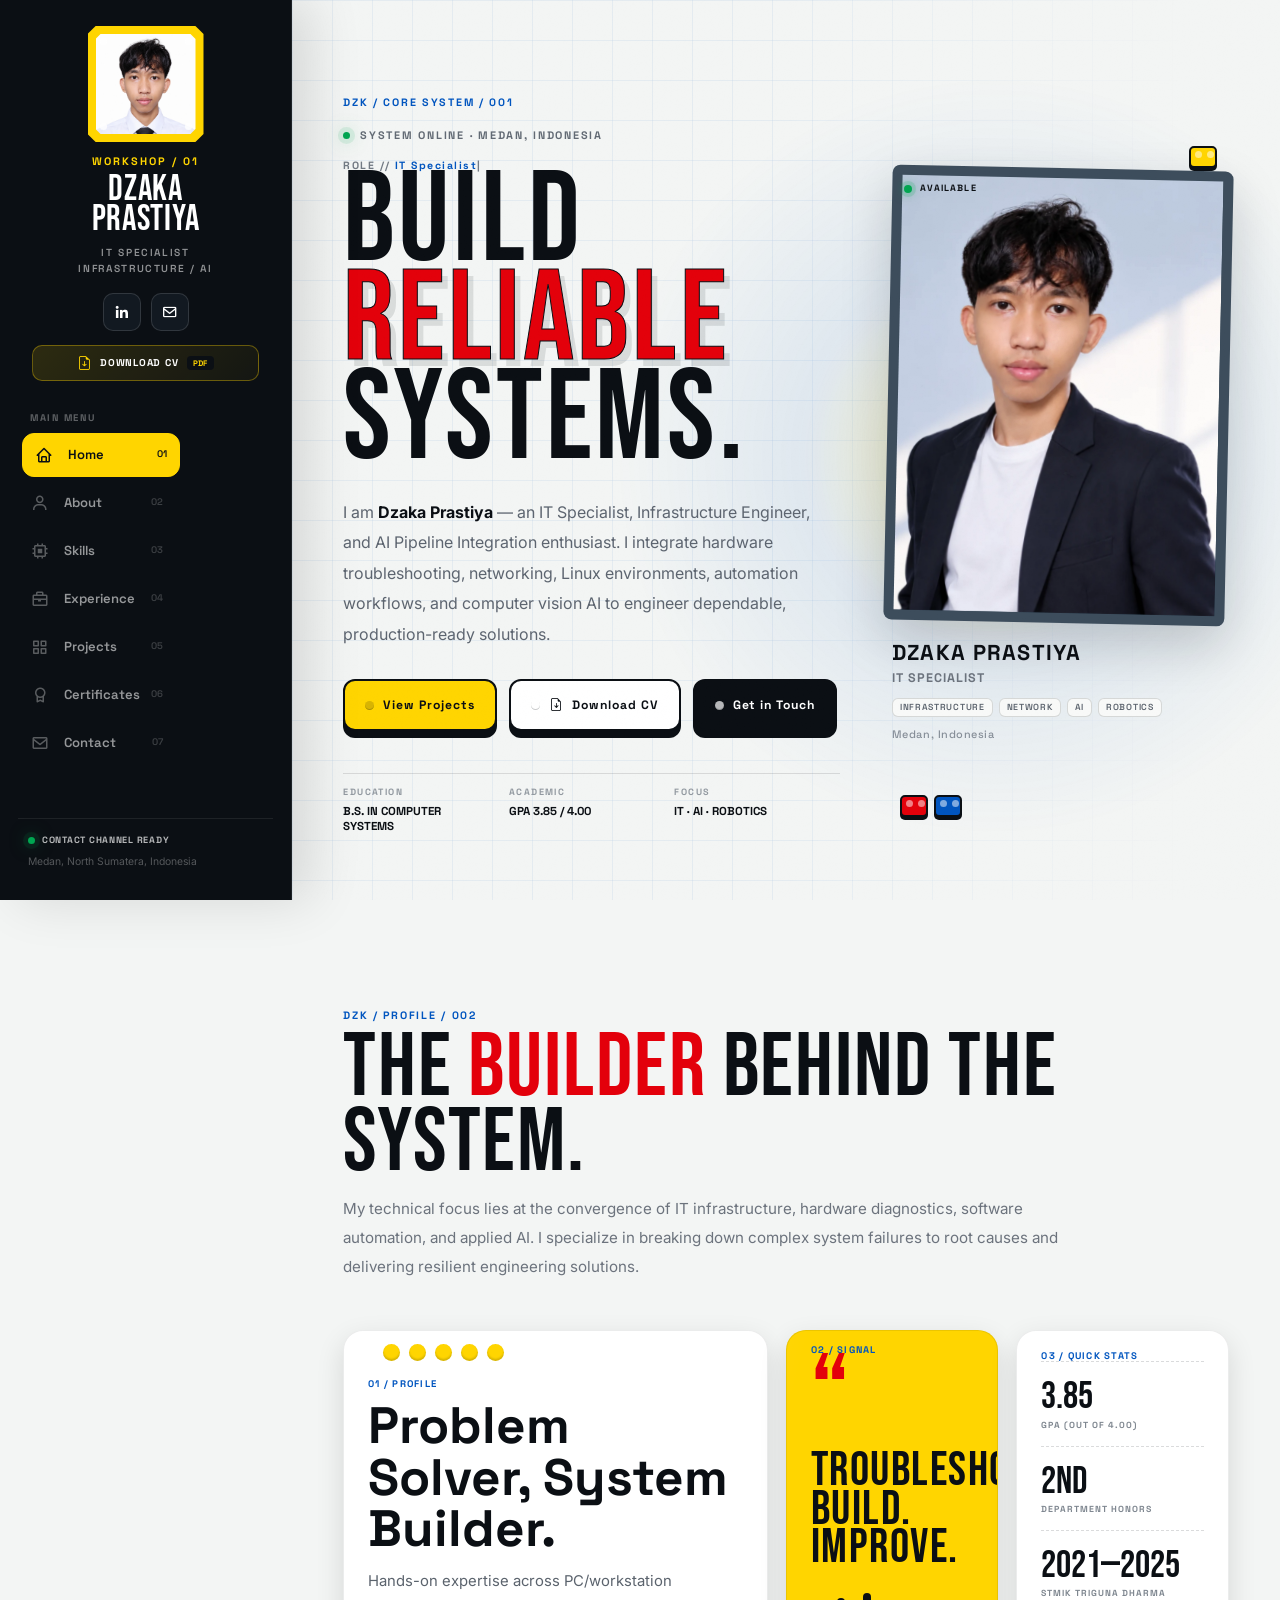
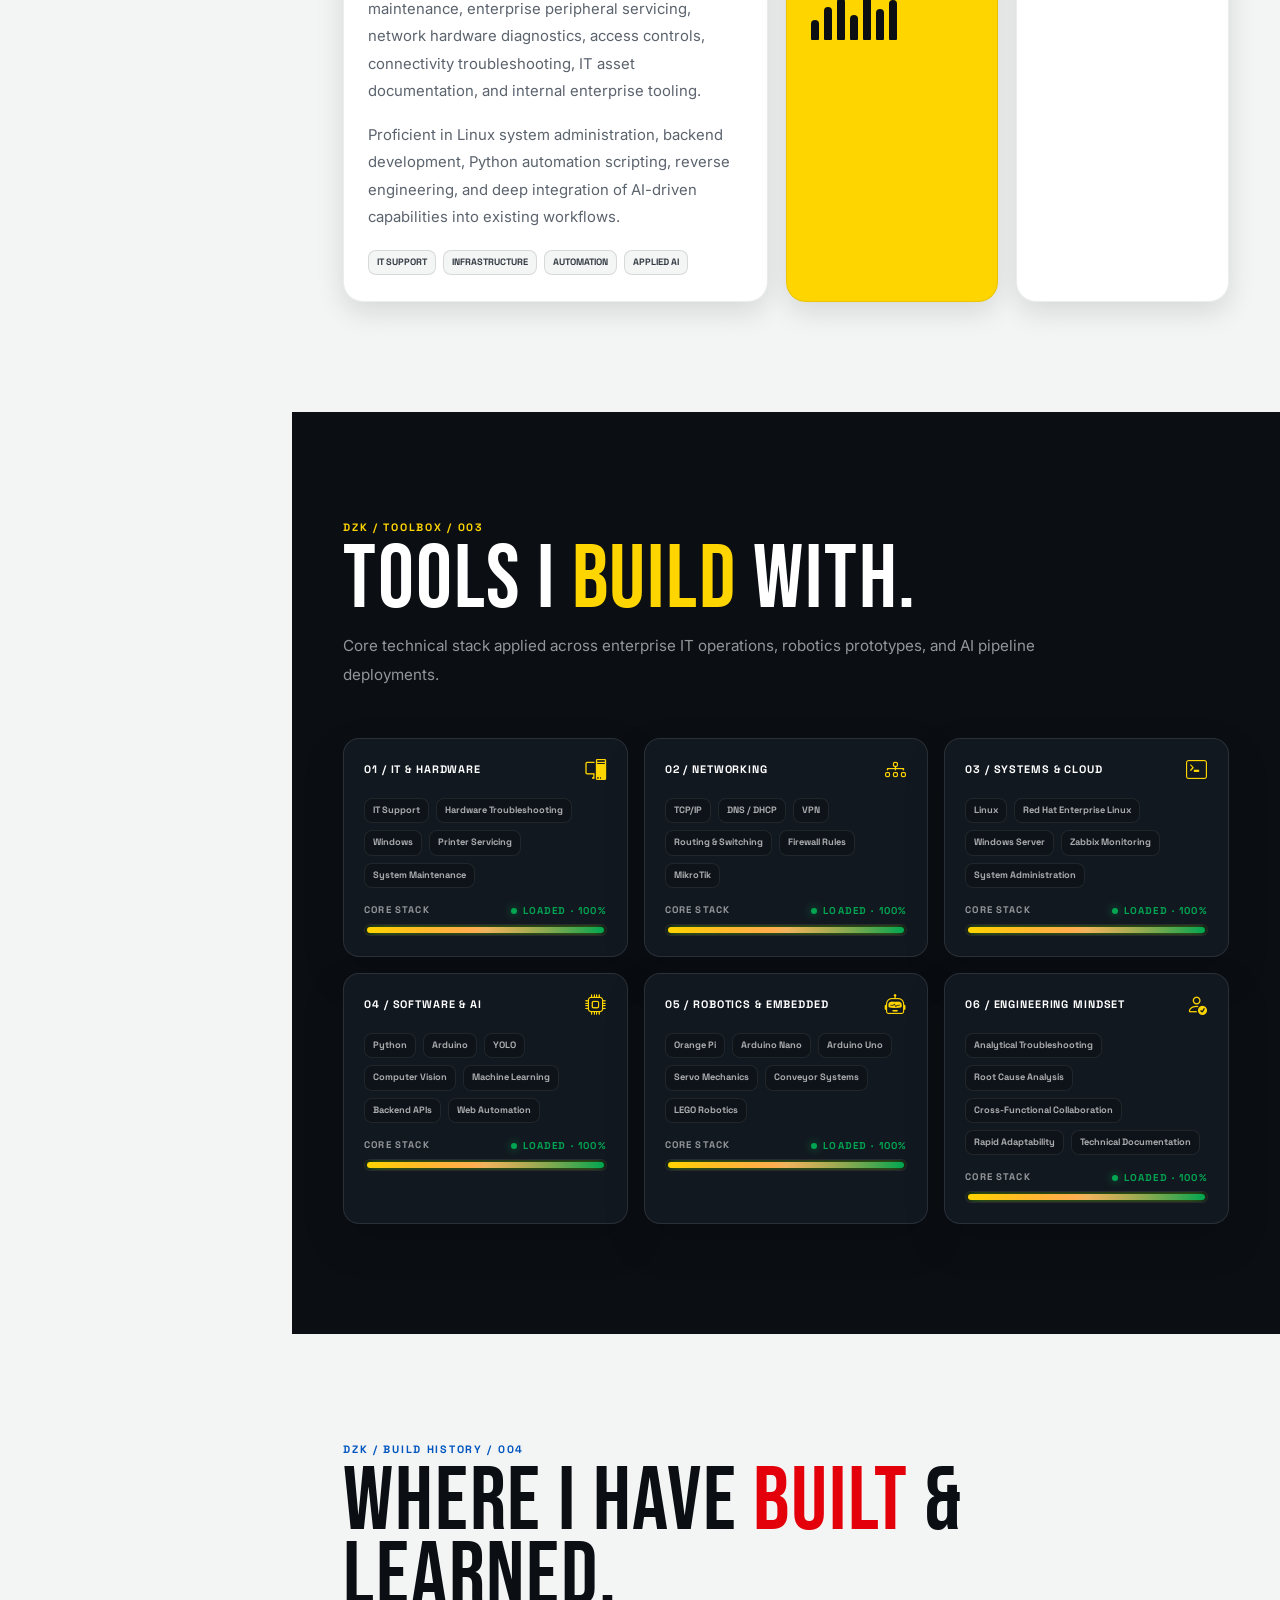
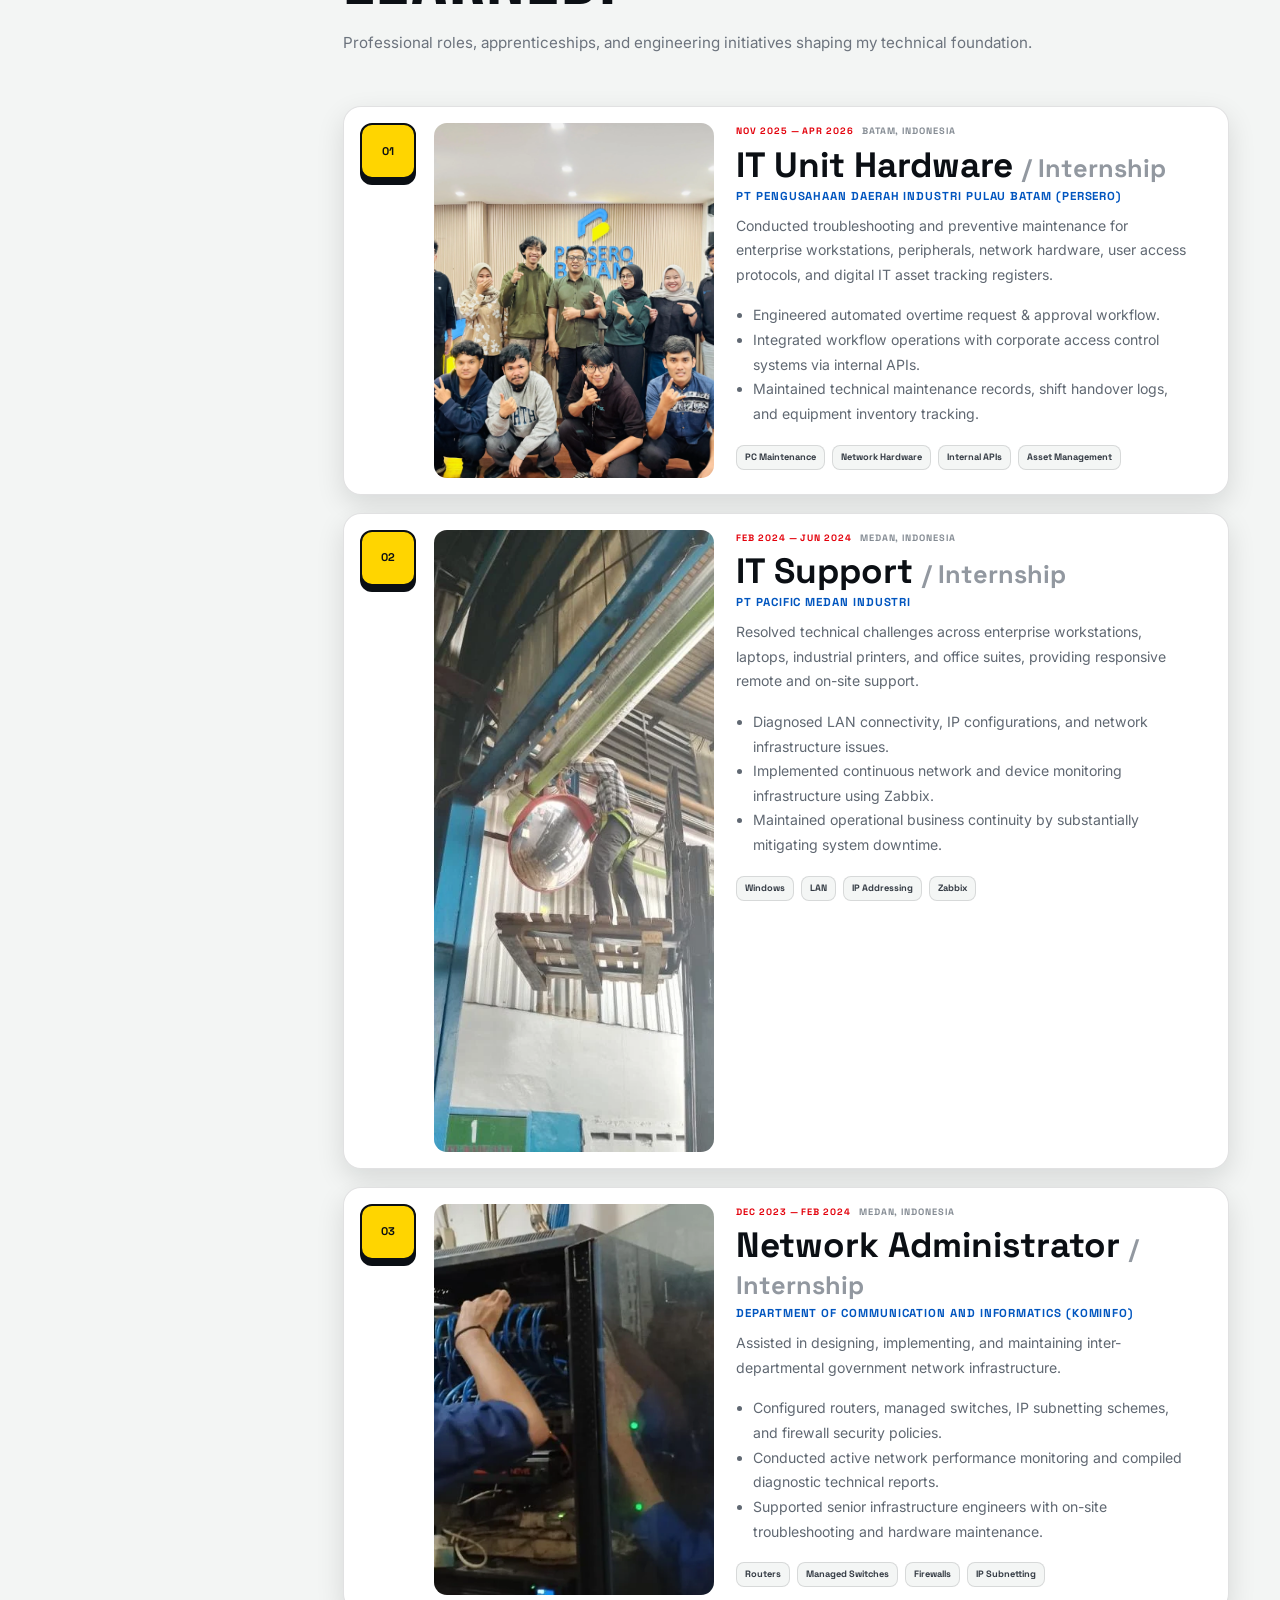
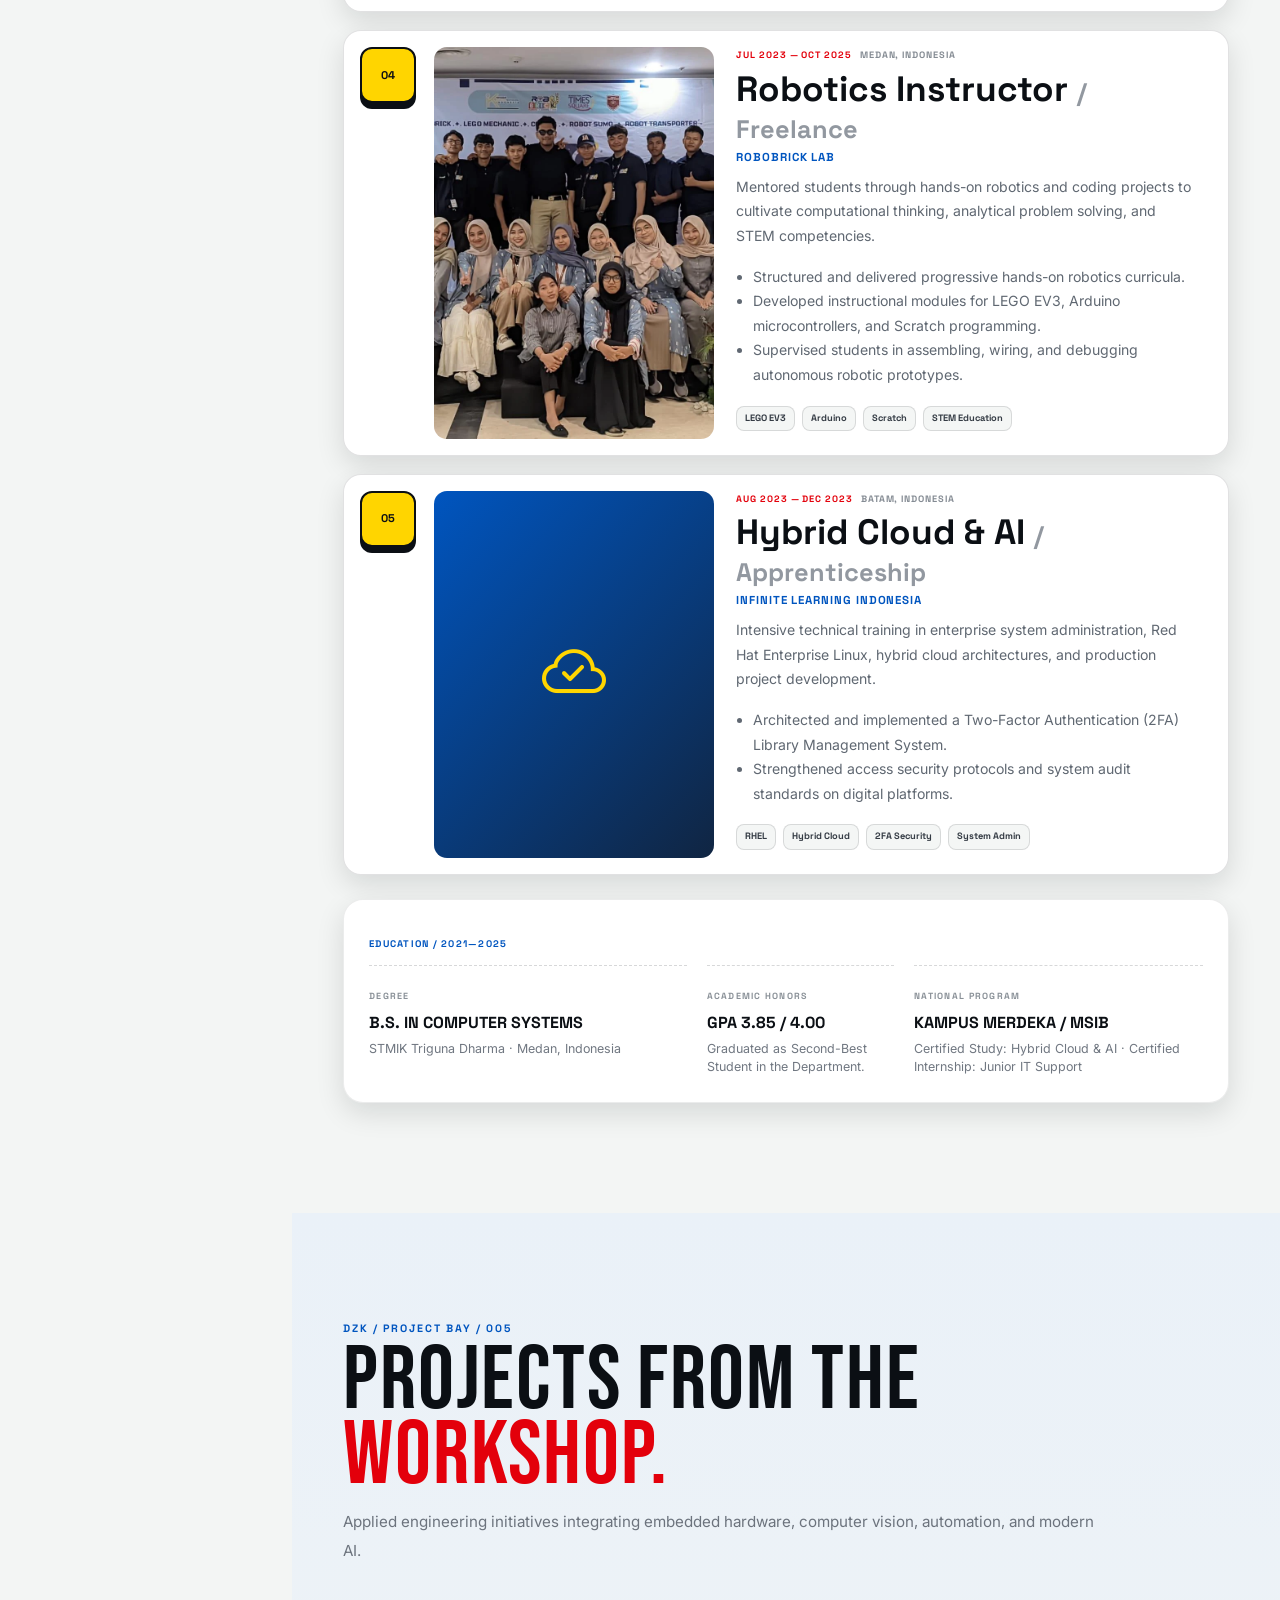
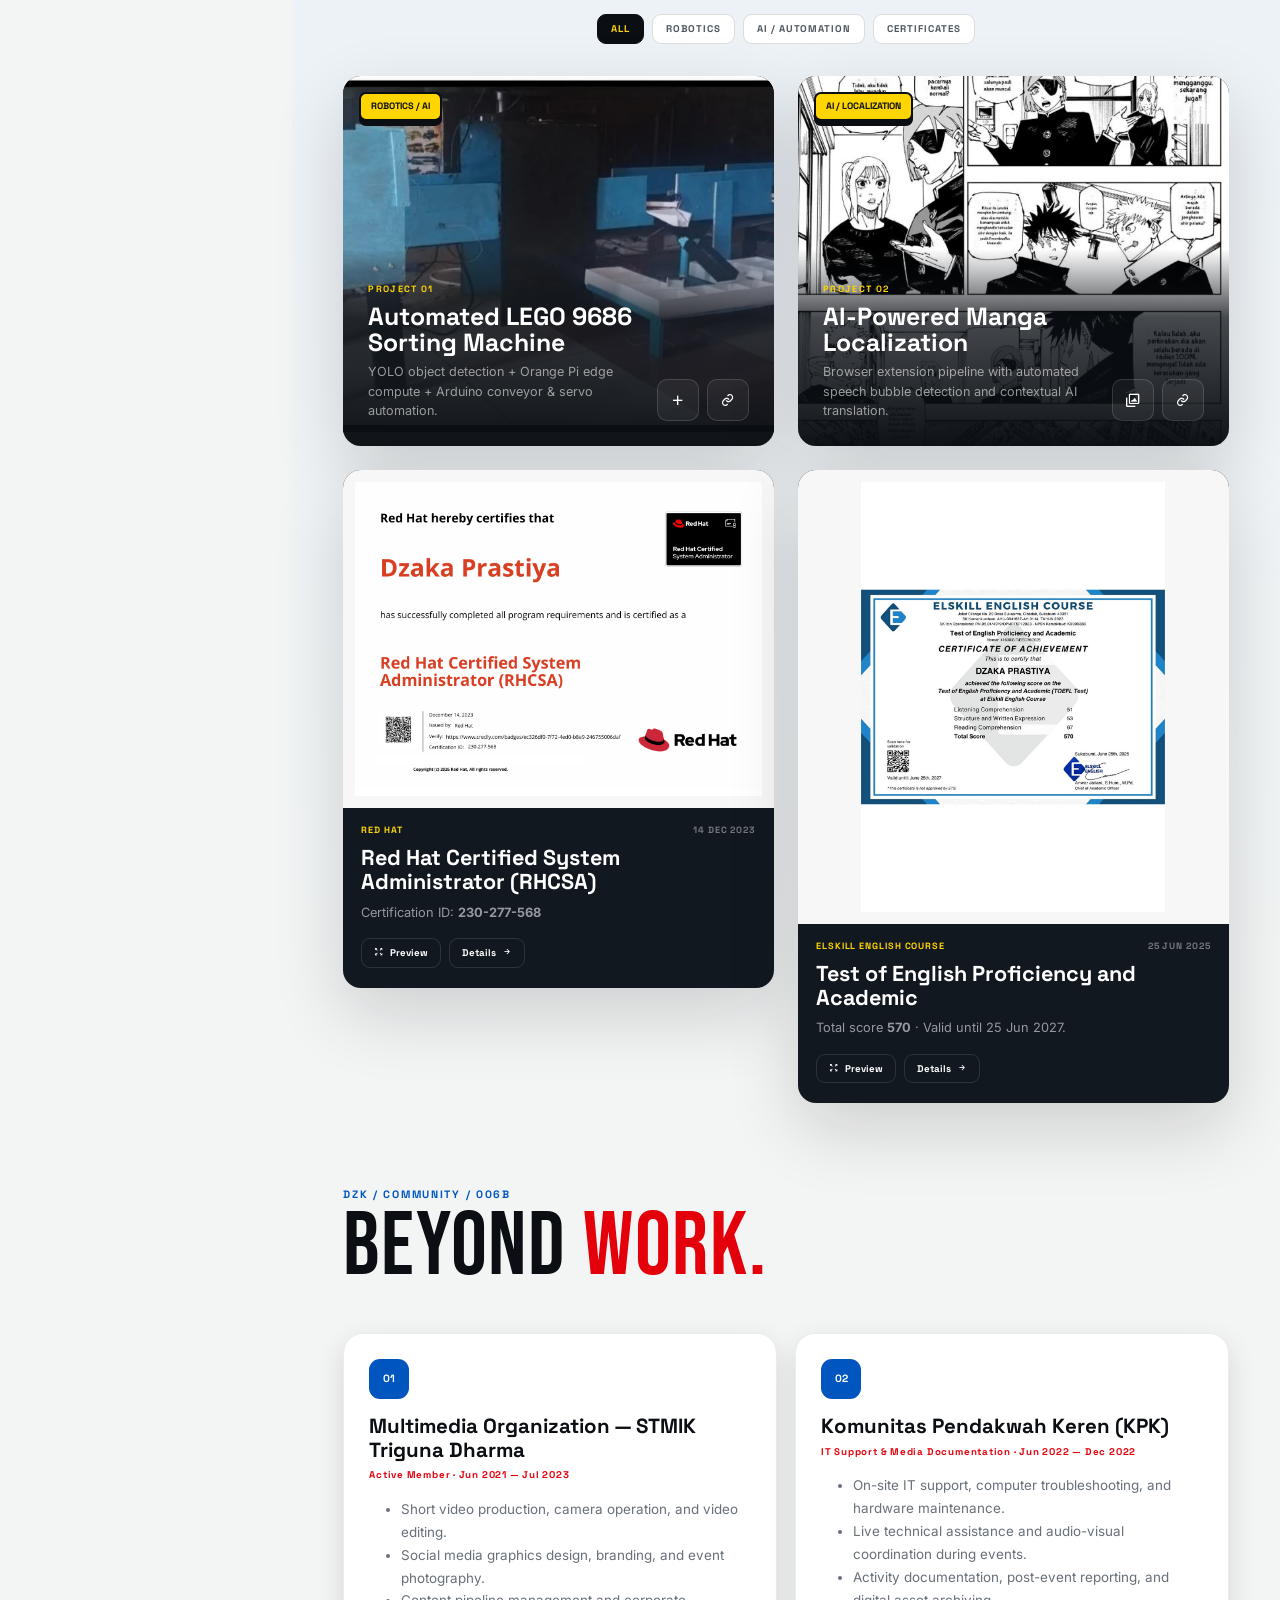
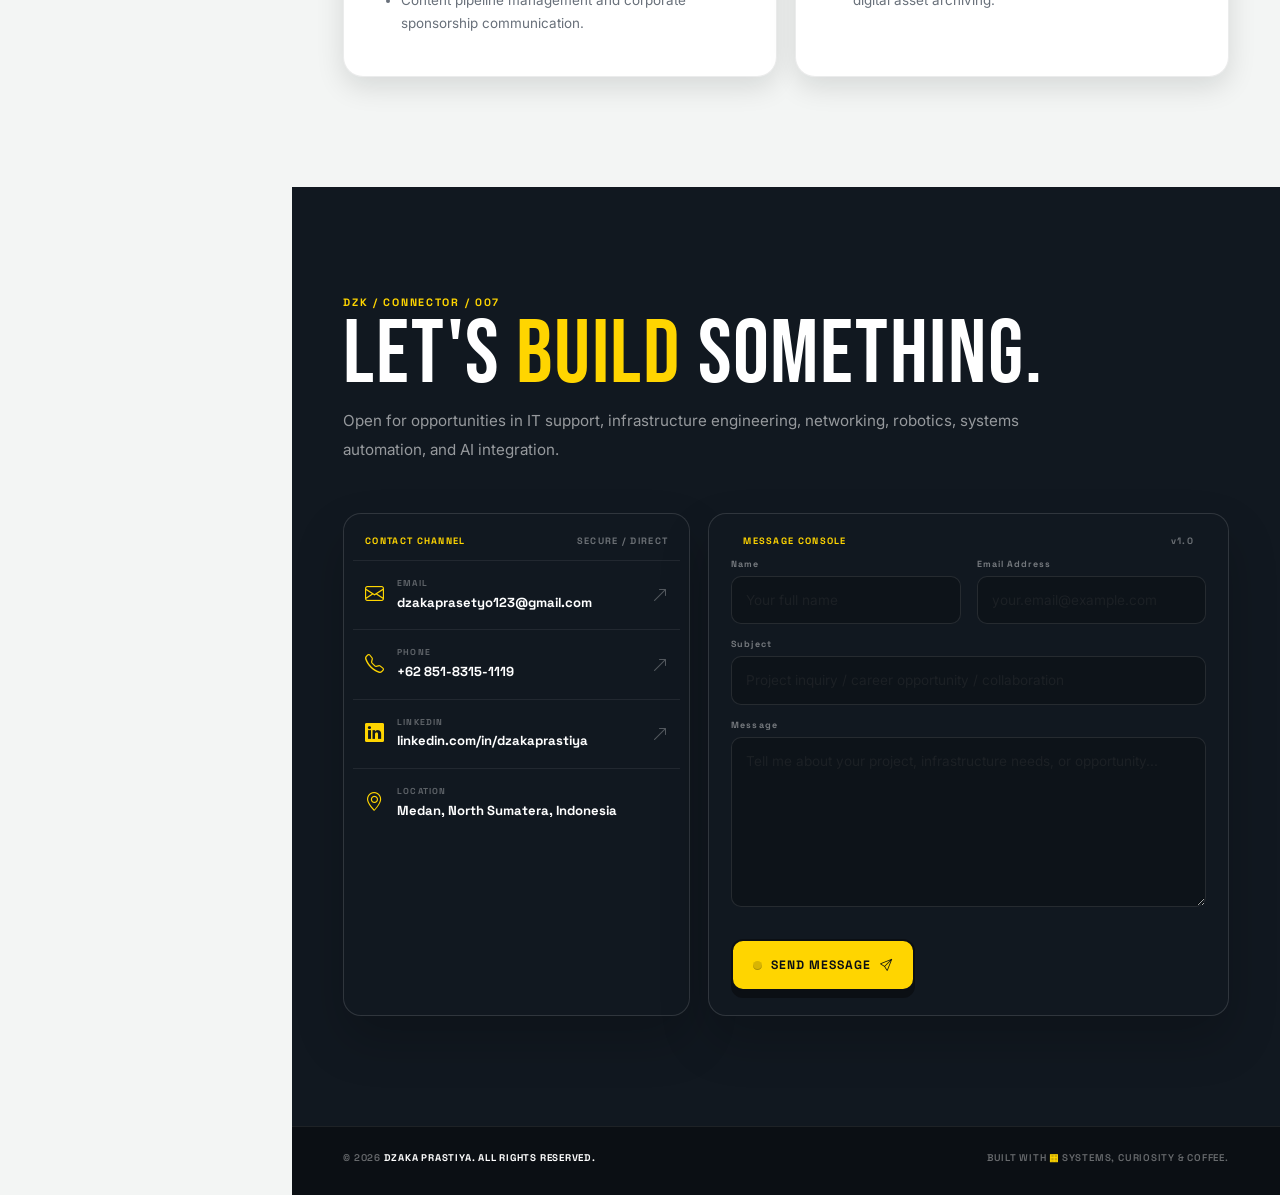
==== commit c46a60af: "fix(experience): update Persero image asset to persero 1.webp" ====
--- a/index.html
+++ b/index.html
@@ -375,7 +375,7 @@
         <div class="experience-list">
           <article class="experience-item" data-aos="fade-up">
             <div class="experience-index">01</div>
-            <div class="experience-image"><img src="assets/img/experience/persero.webp"
+            <div class="experience-image"><img src="assets/img/experience/persero 1.webp"
                 alt="Dzaka Prastiya on-site at PT Pengusahaan Daerah Industri Pulau Batam" loading="lazy">
             </div>
             <div class="experience-copy">
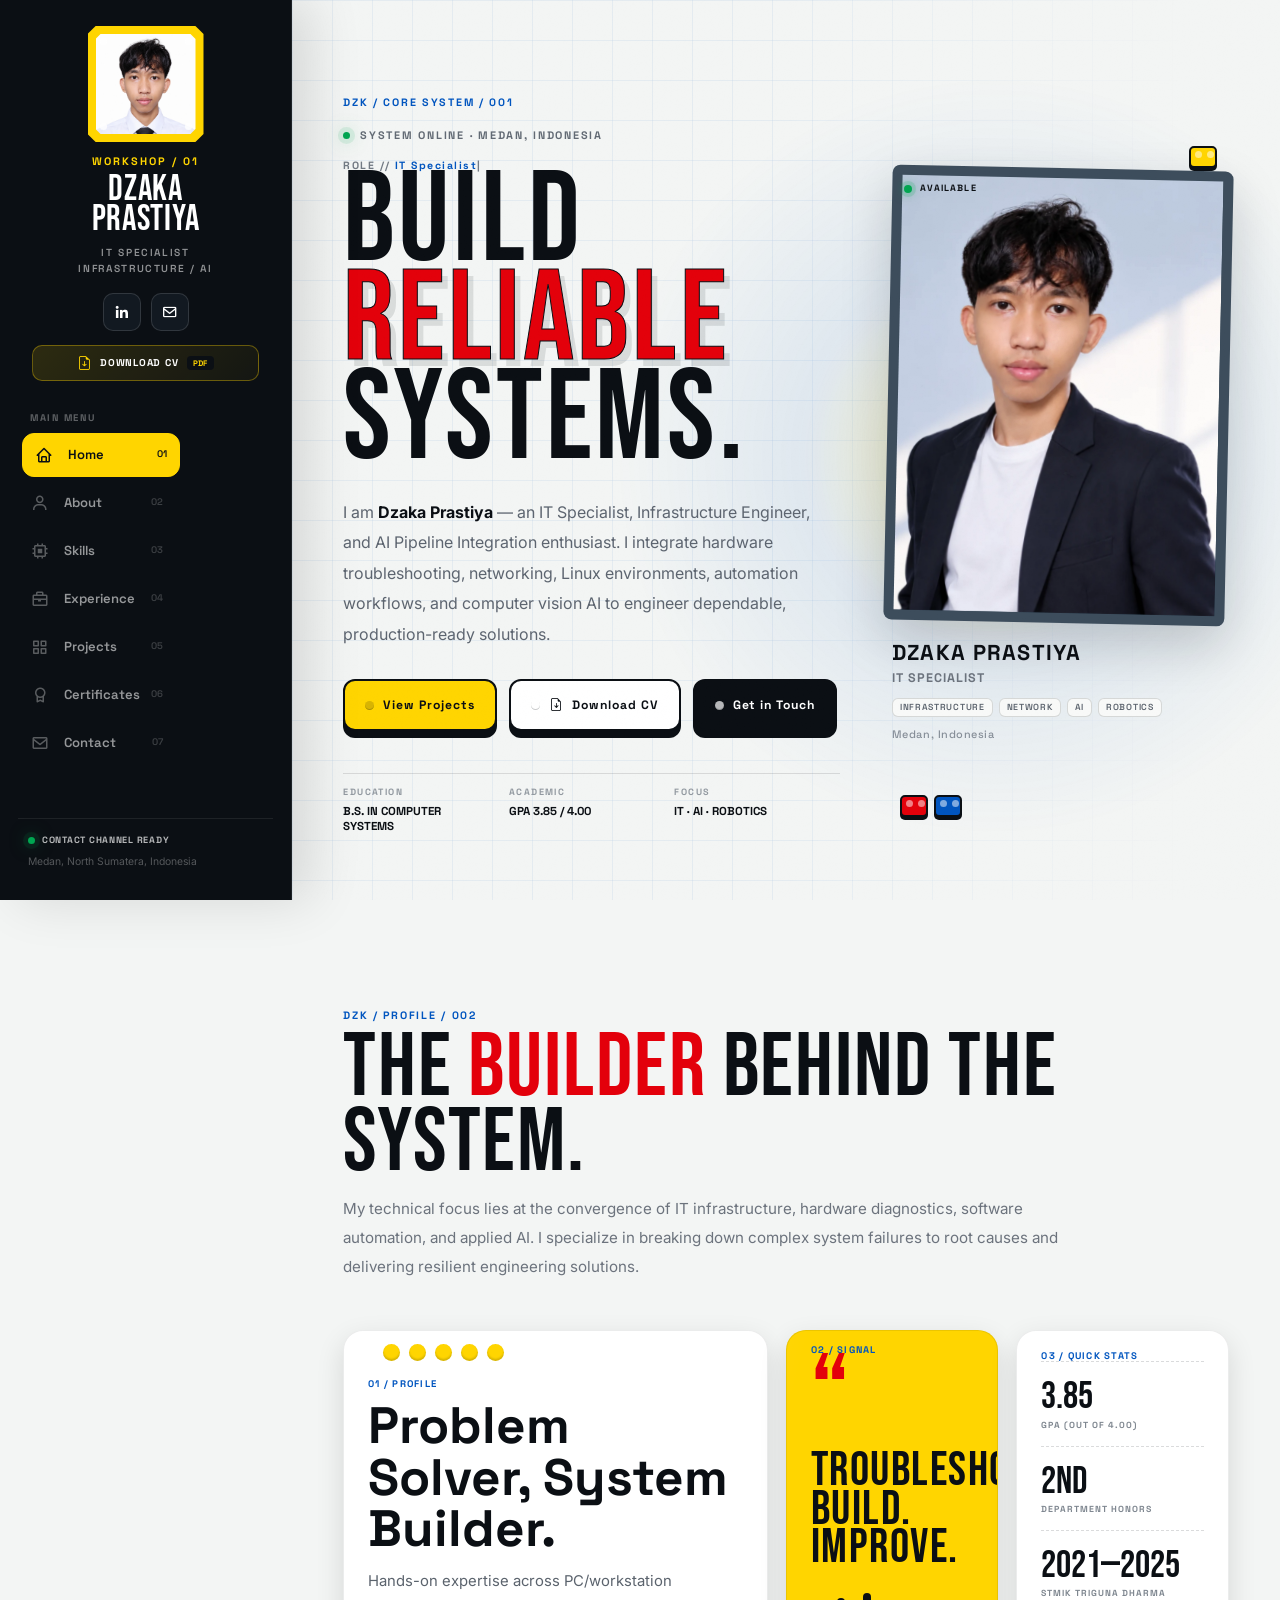
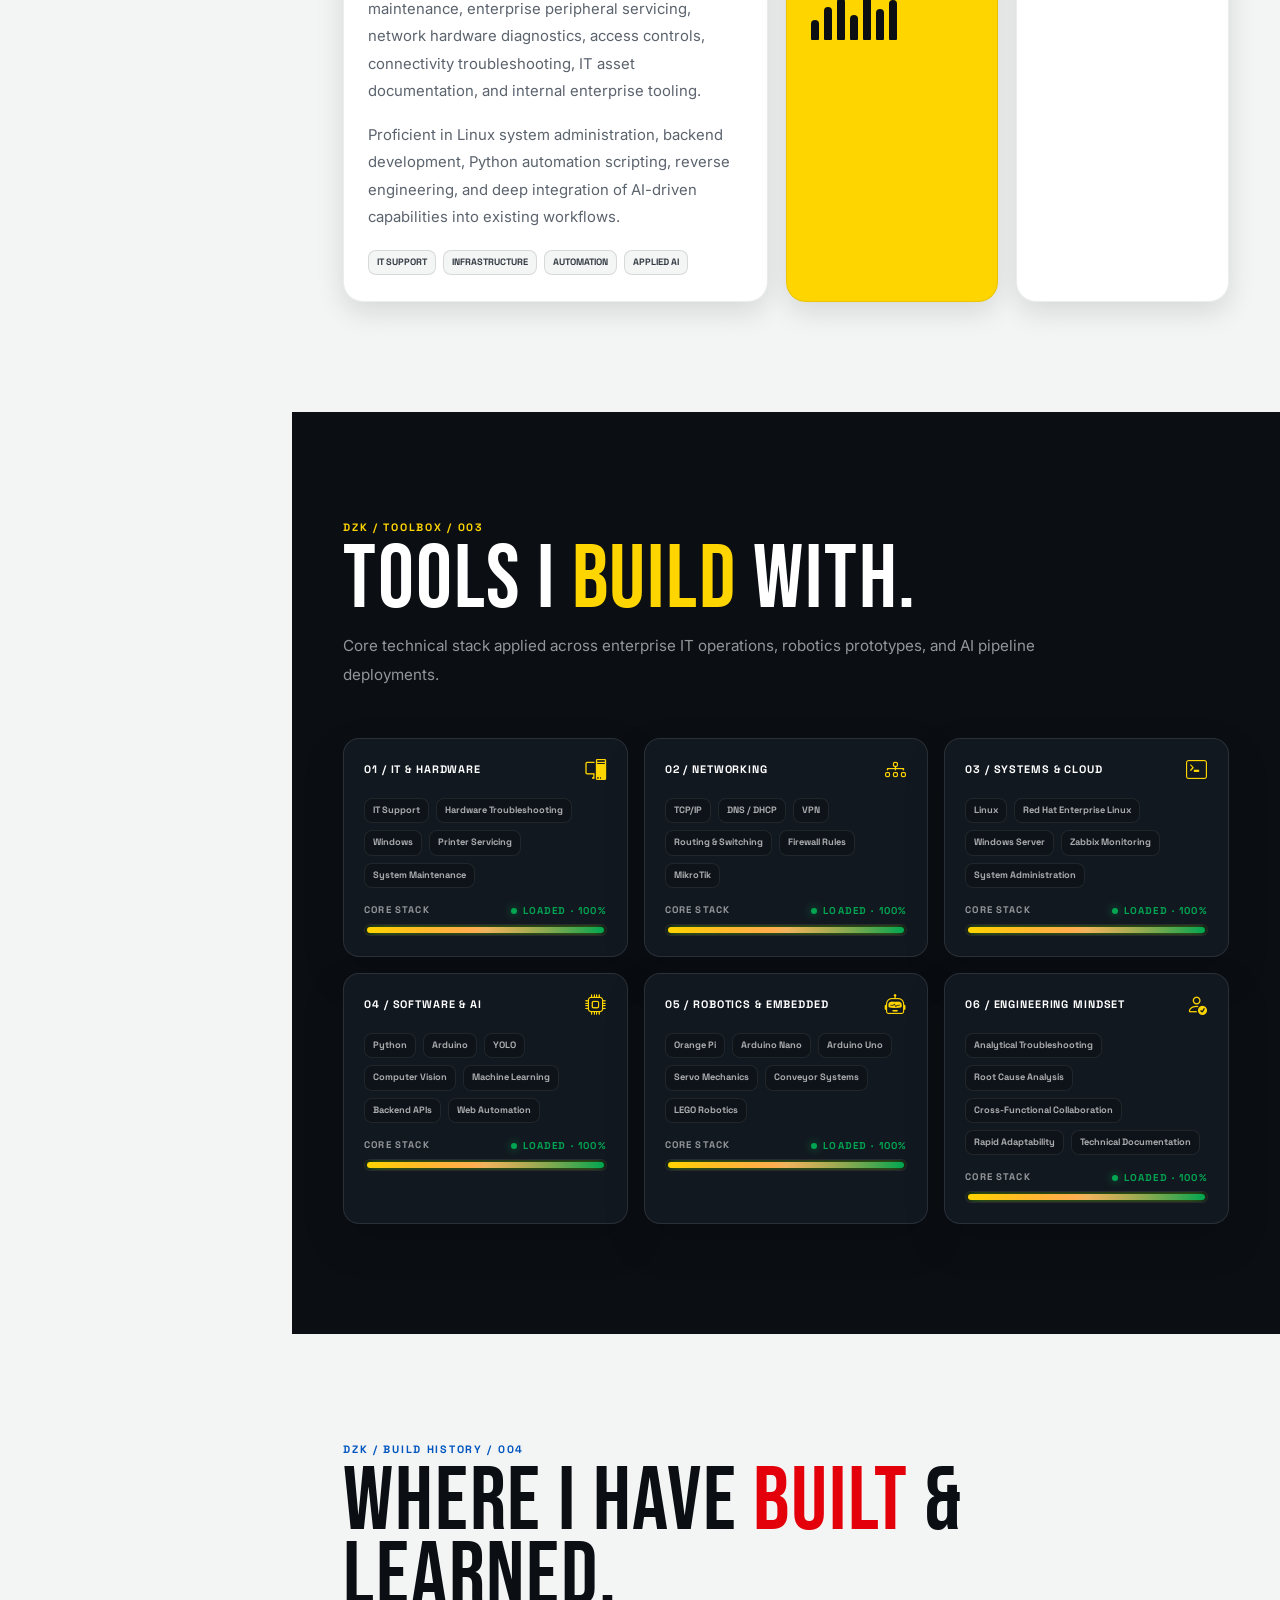
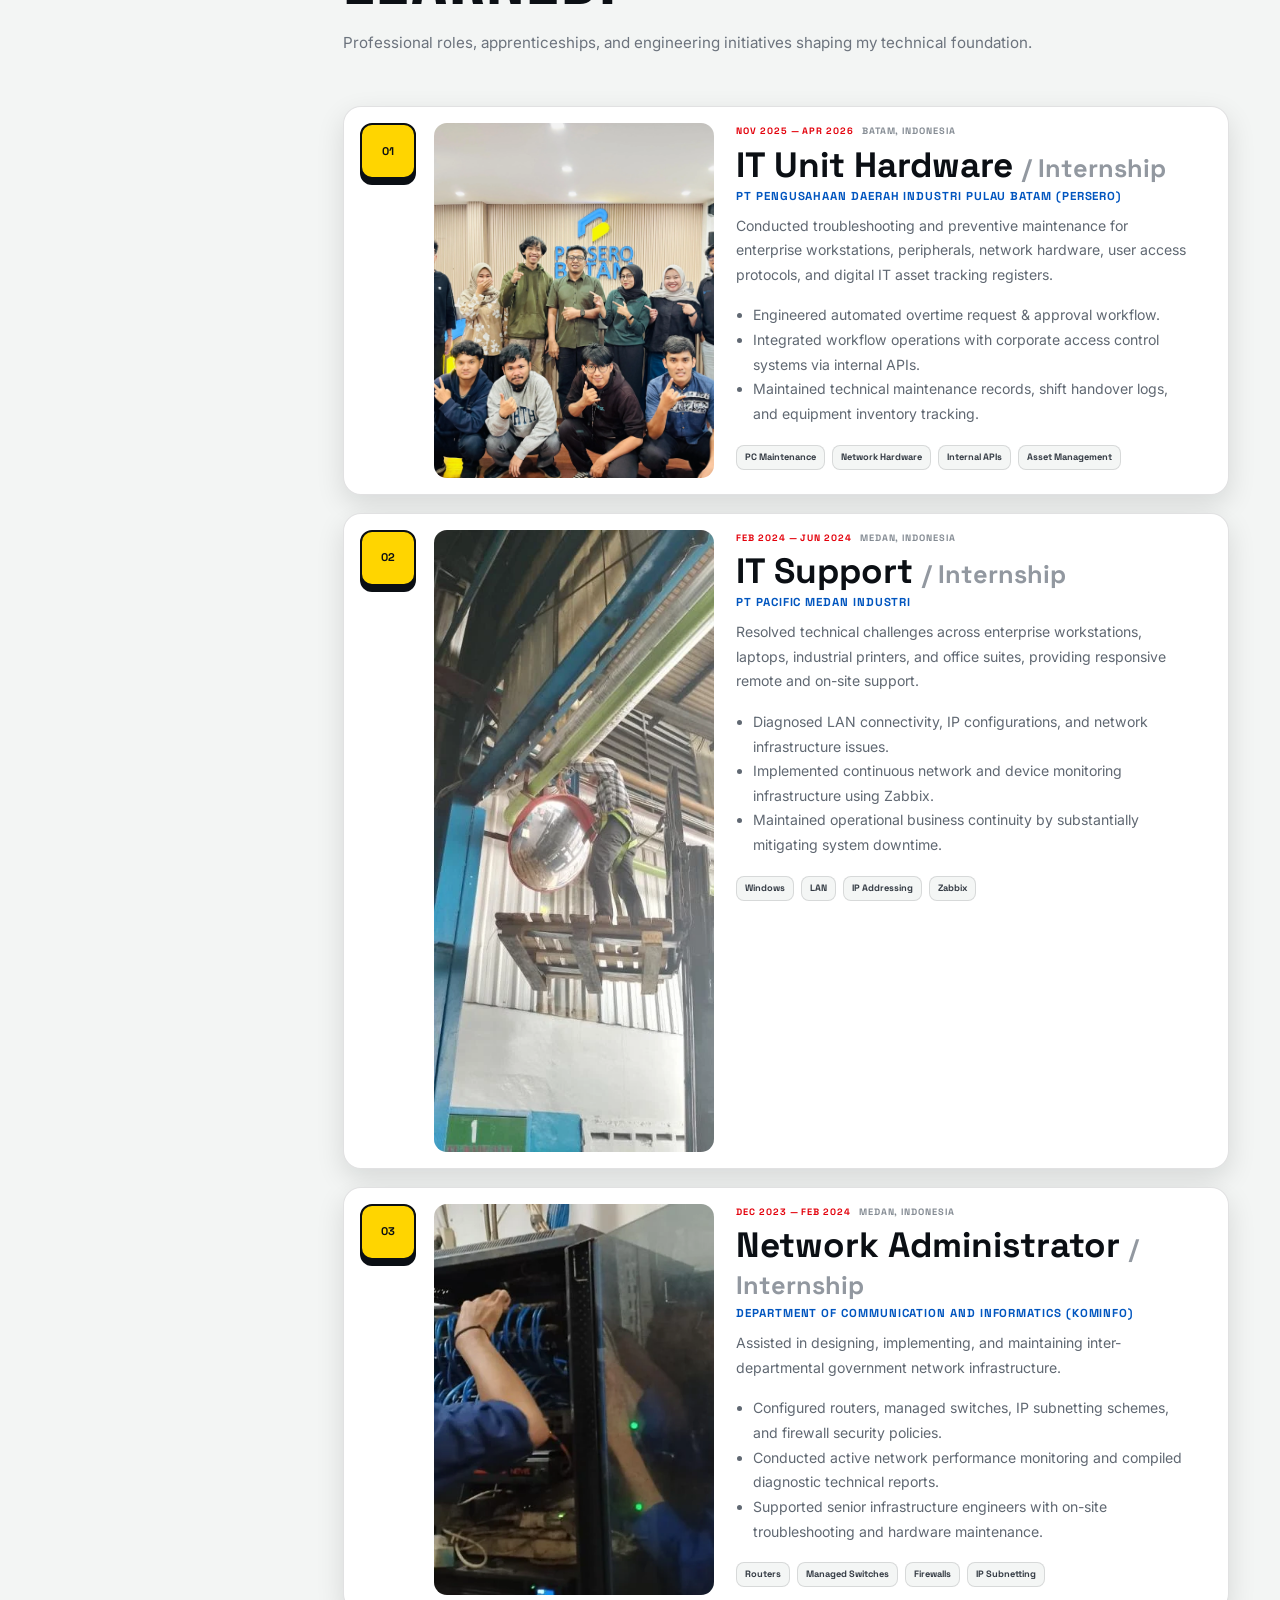
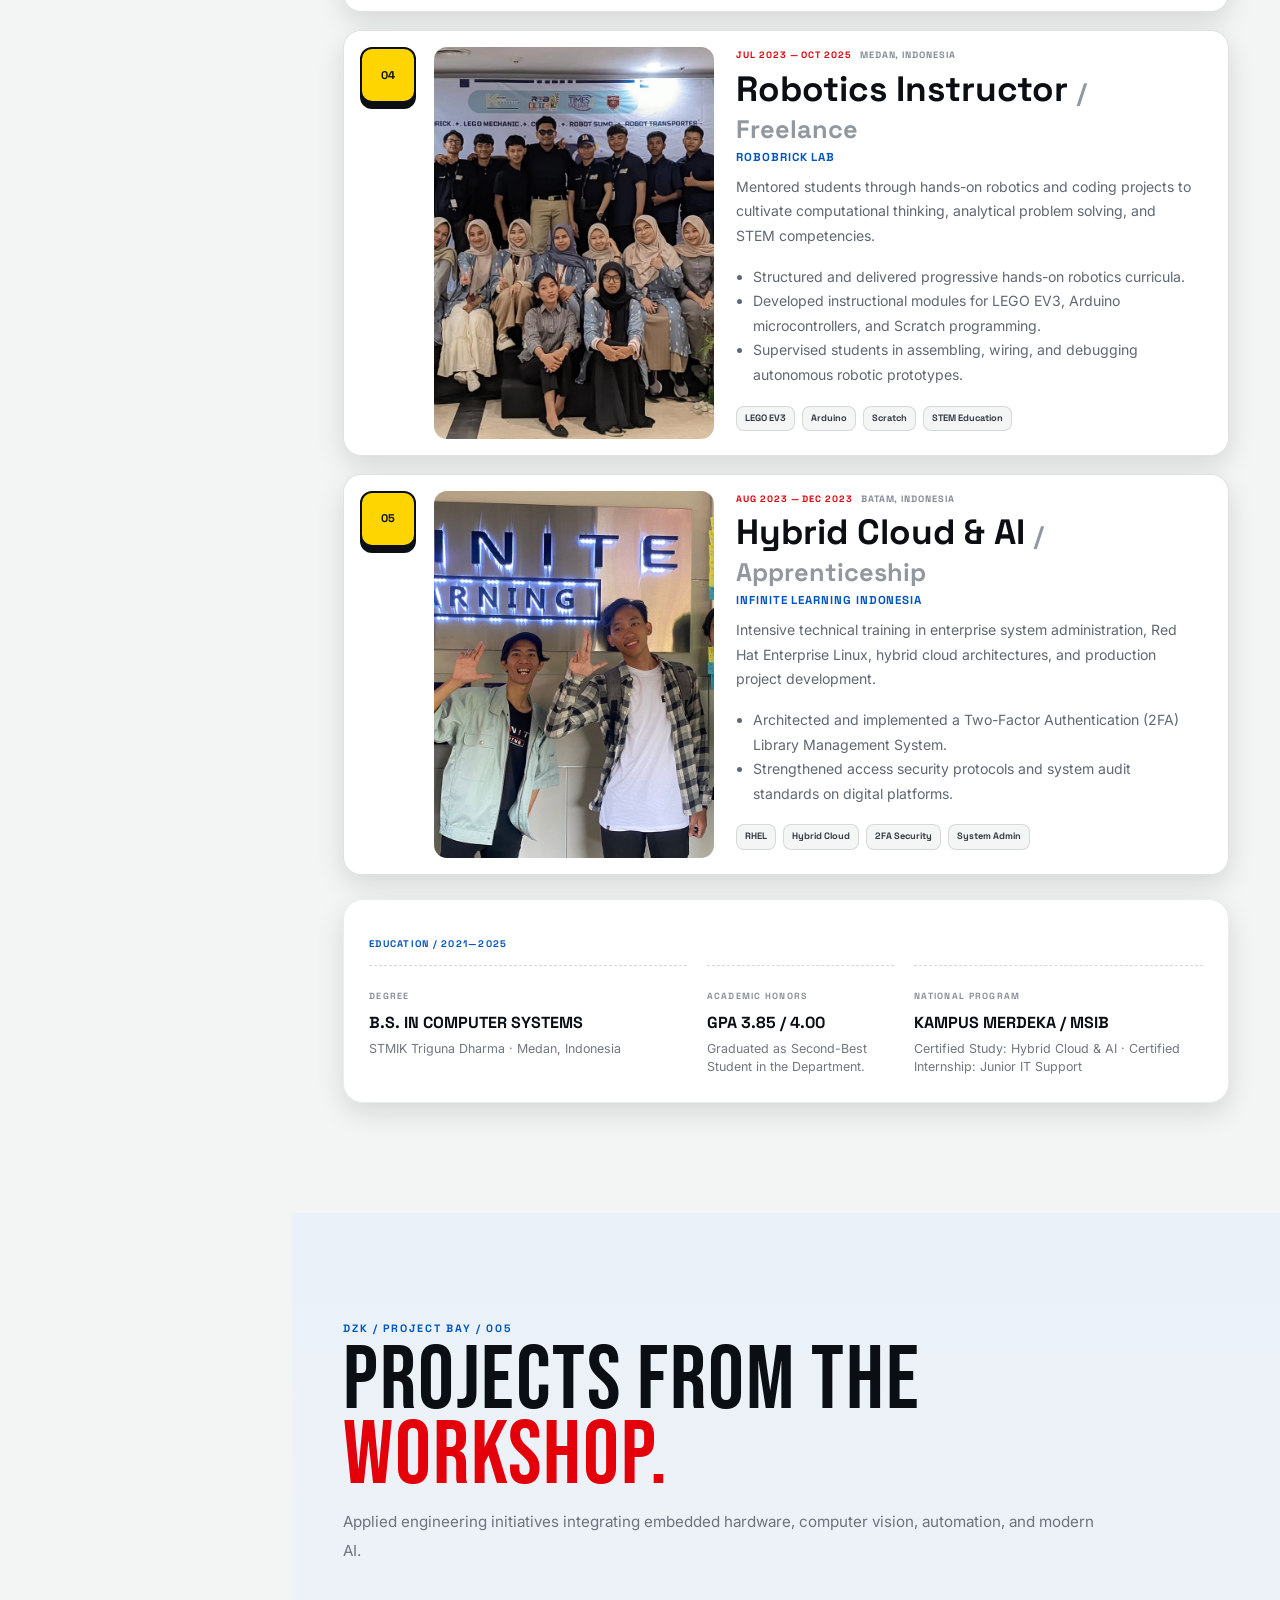
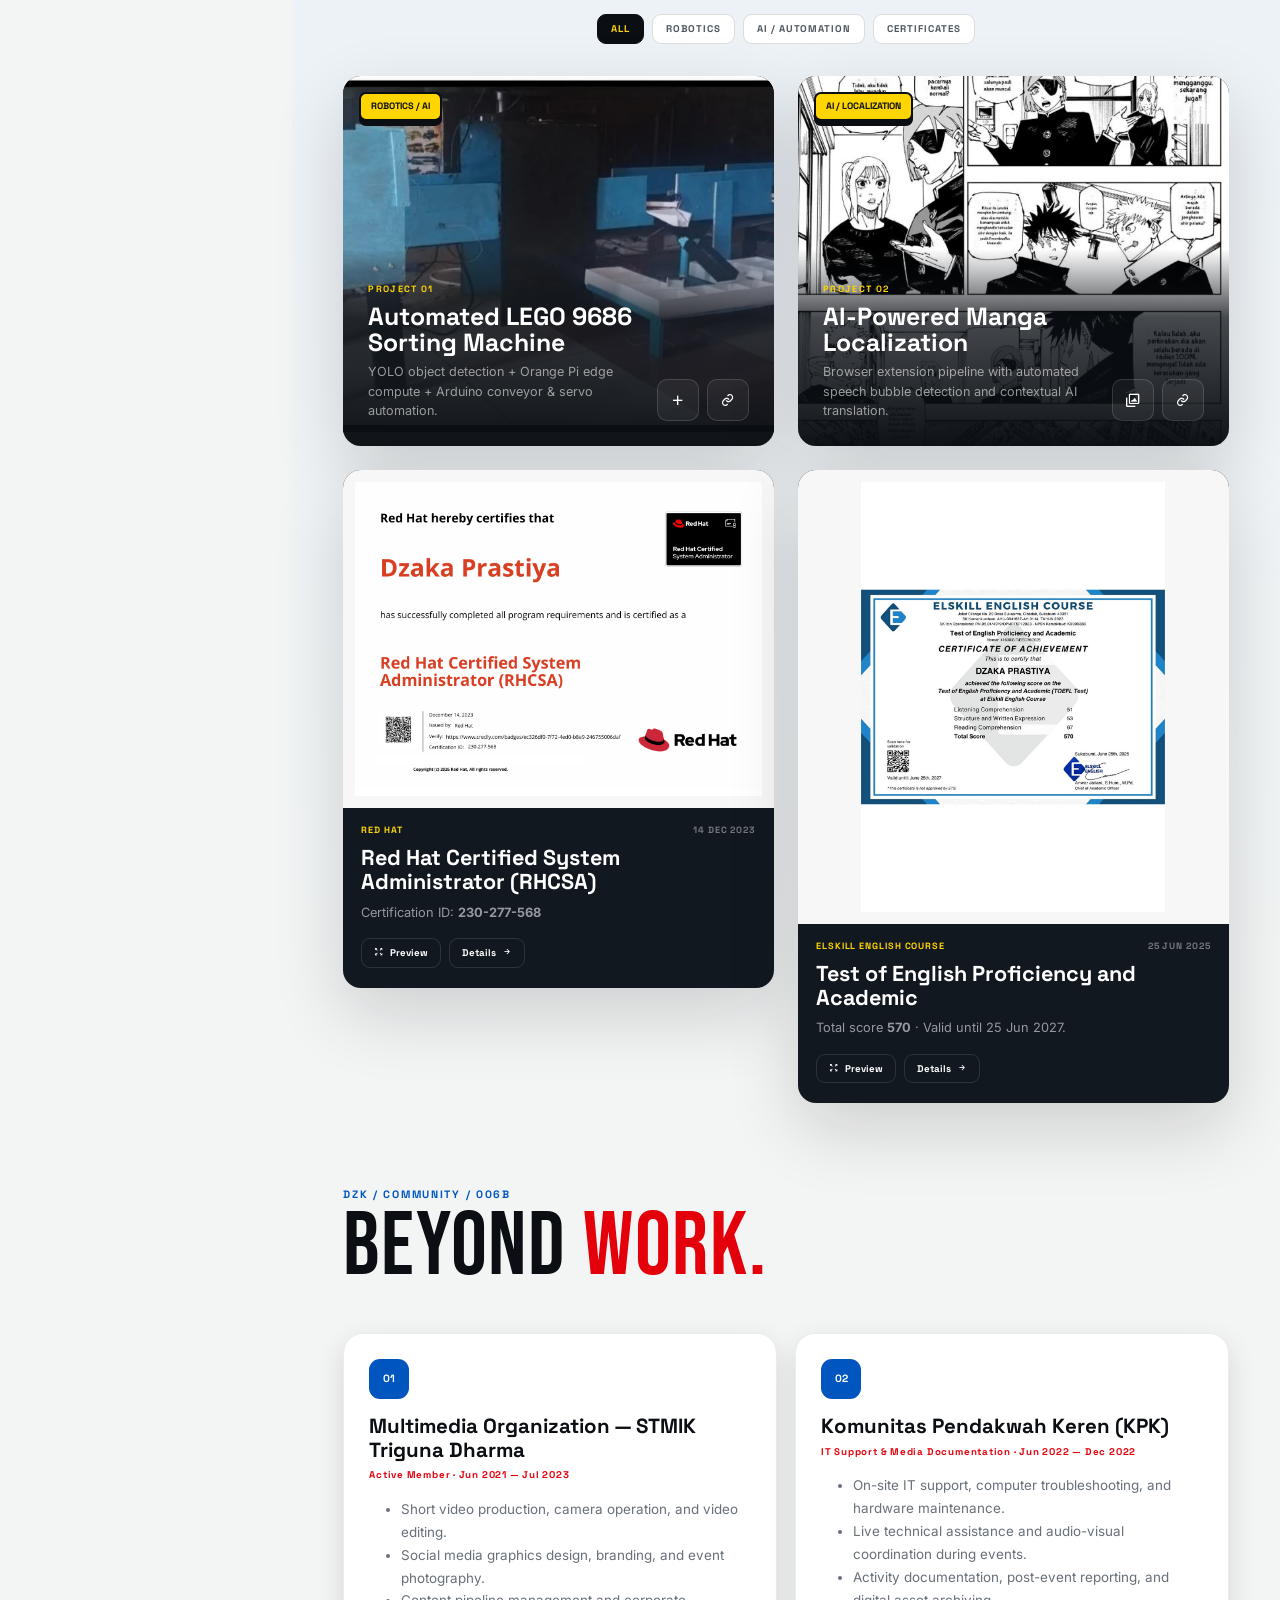
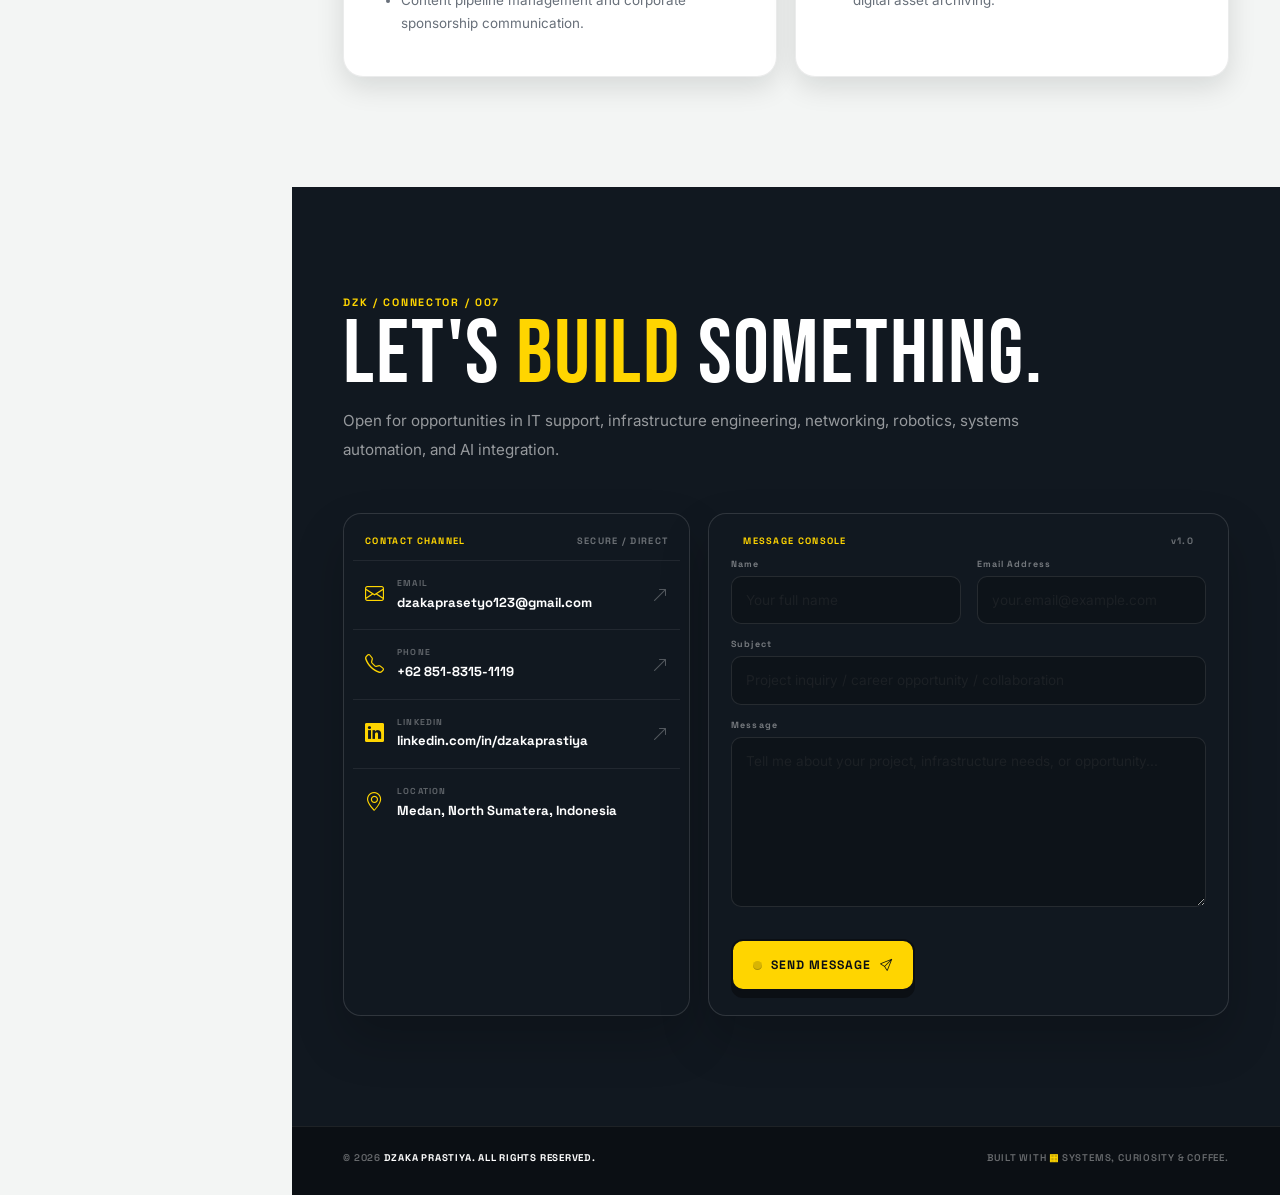
==== commit 72172239: "feat(experience): add Infinite Learning image asset and update Hybrid Cloud experience card" ====
--- a/index.html
+++ b/index.html
@@ -459,7 +459,8 @@
 
           <article class="experience-item" data-aos="fade-up">
             <div class="experience-index">05</div>
-            <div class="experience-image experience-placeholder"><i class="bi bi-cloud-check"></i></div>
+            <div class="experience-image"><img src="assets/img/experience/IL.jpeg"
+                alt="Hybrid Cloud & AI Apprenticeship at Infinite Learning Indonesia" loading="lazy"></div>
             <div class="experience-copy">
               <div class="experience-meta"><span>Aug 2023 — Dec 2023</span><span>Batam, Indonesia</span></div>
               <h3>Hybrid Cloud & AI <em>/ Apprenticeship</em></h3>
